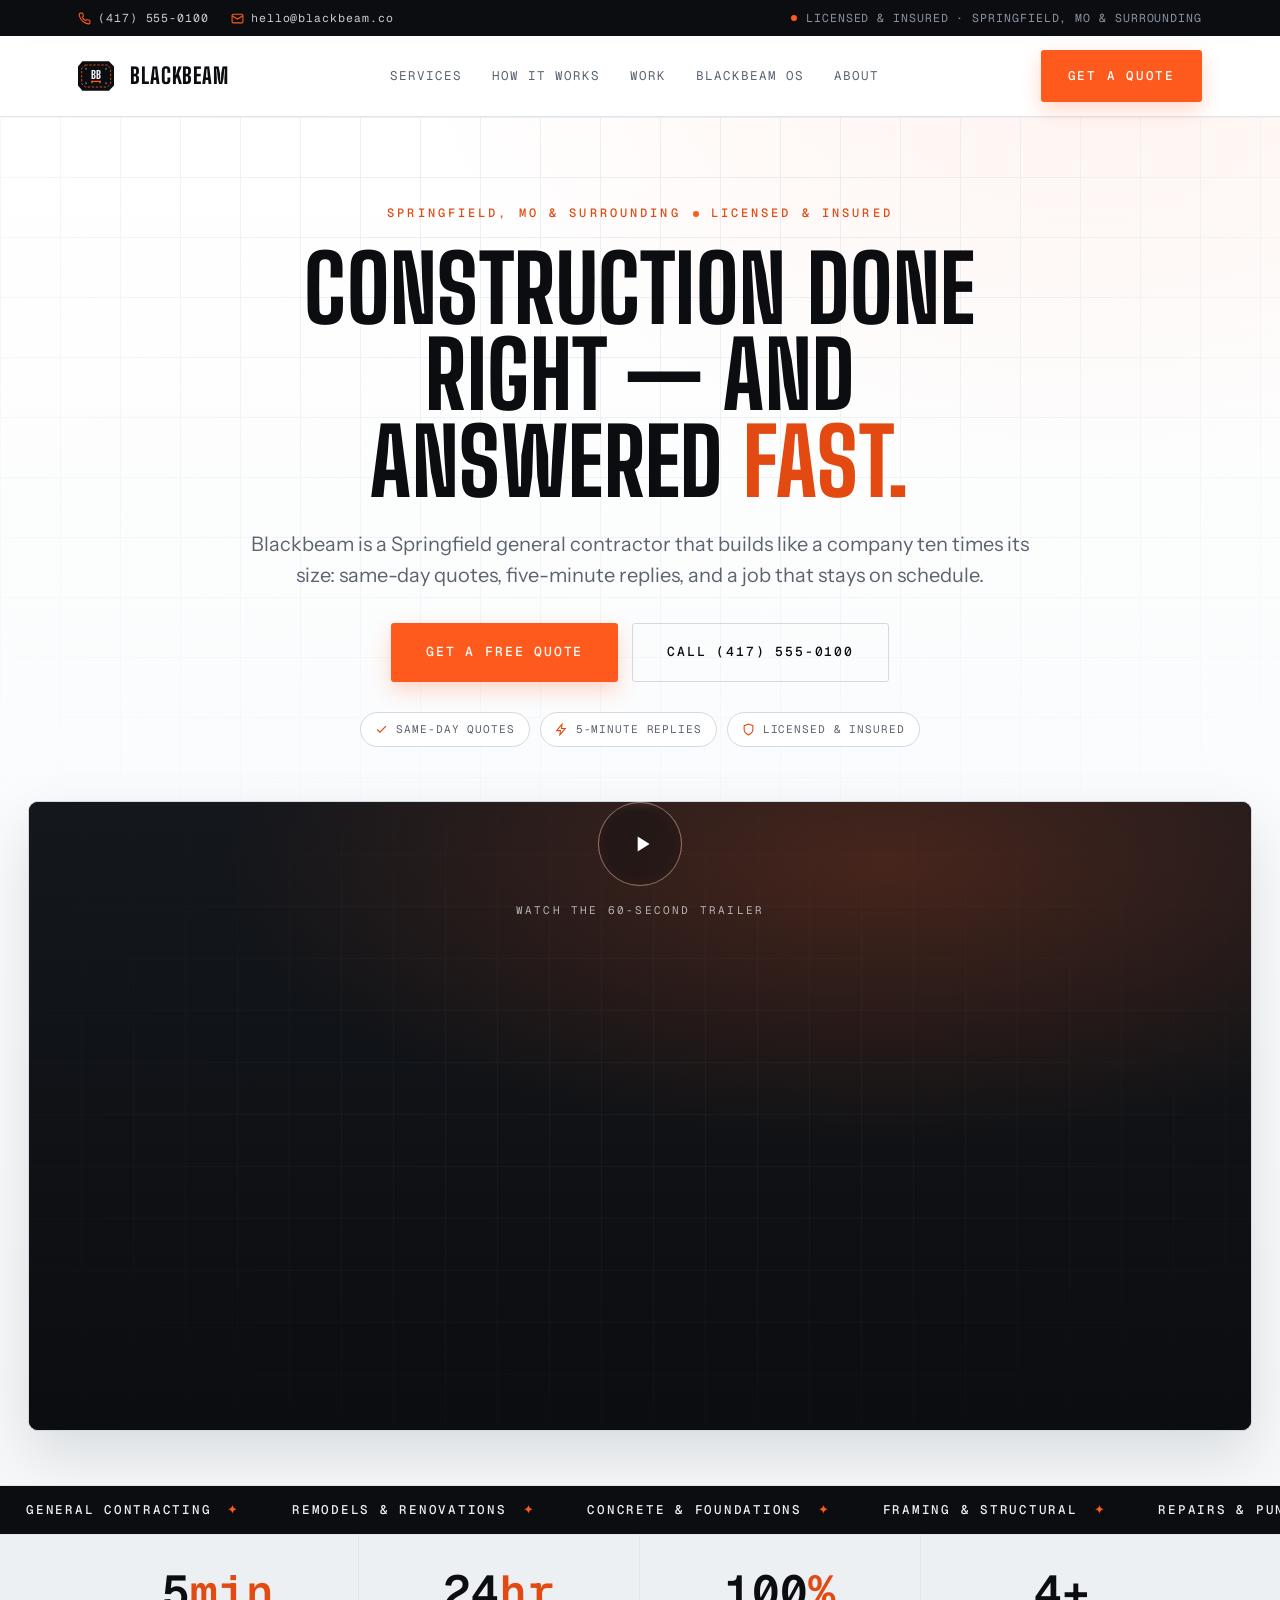
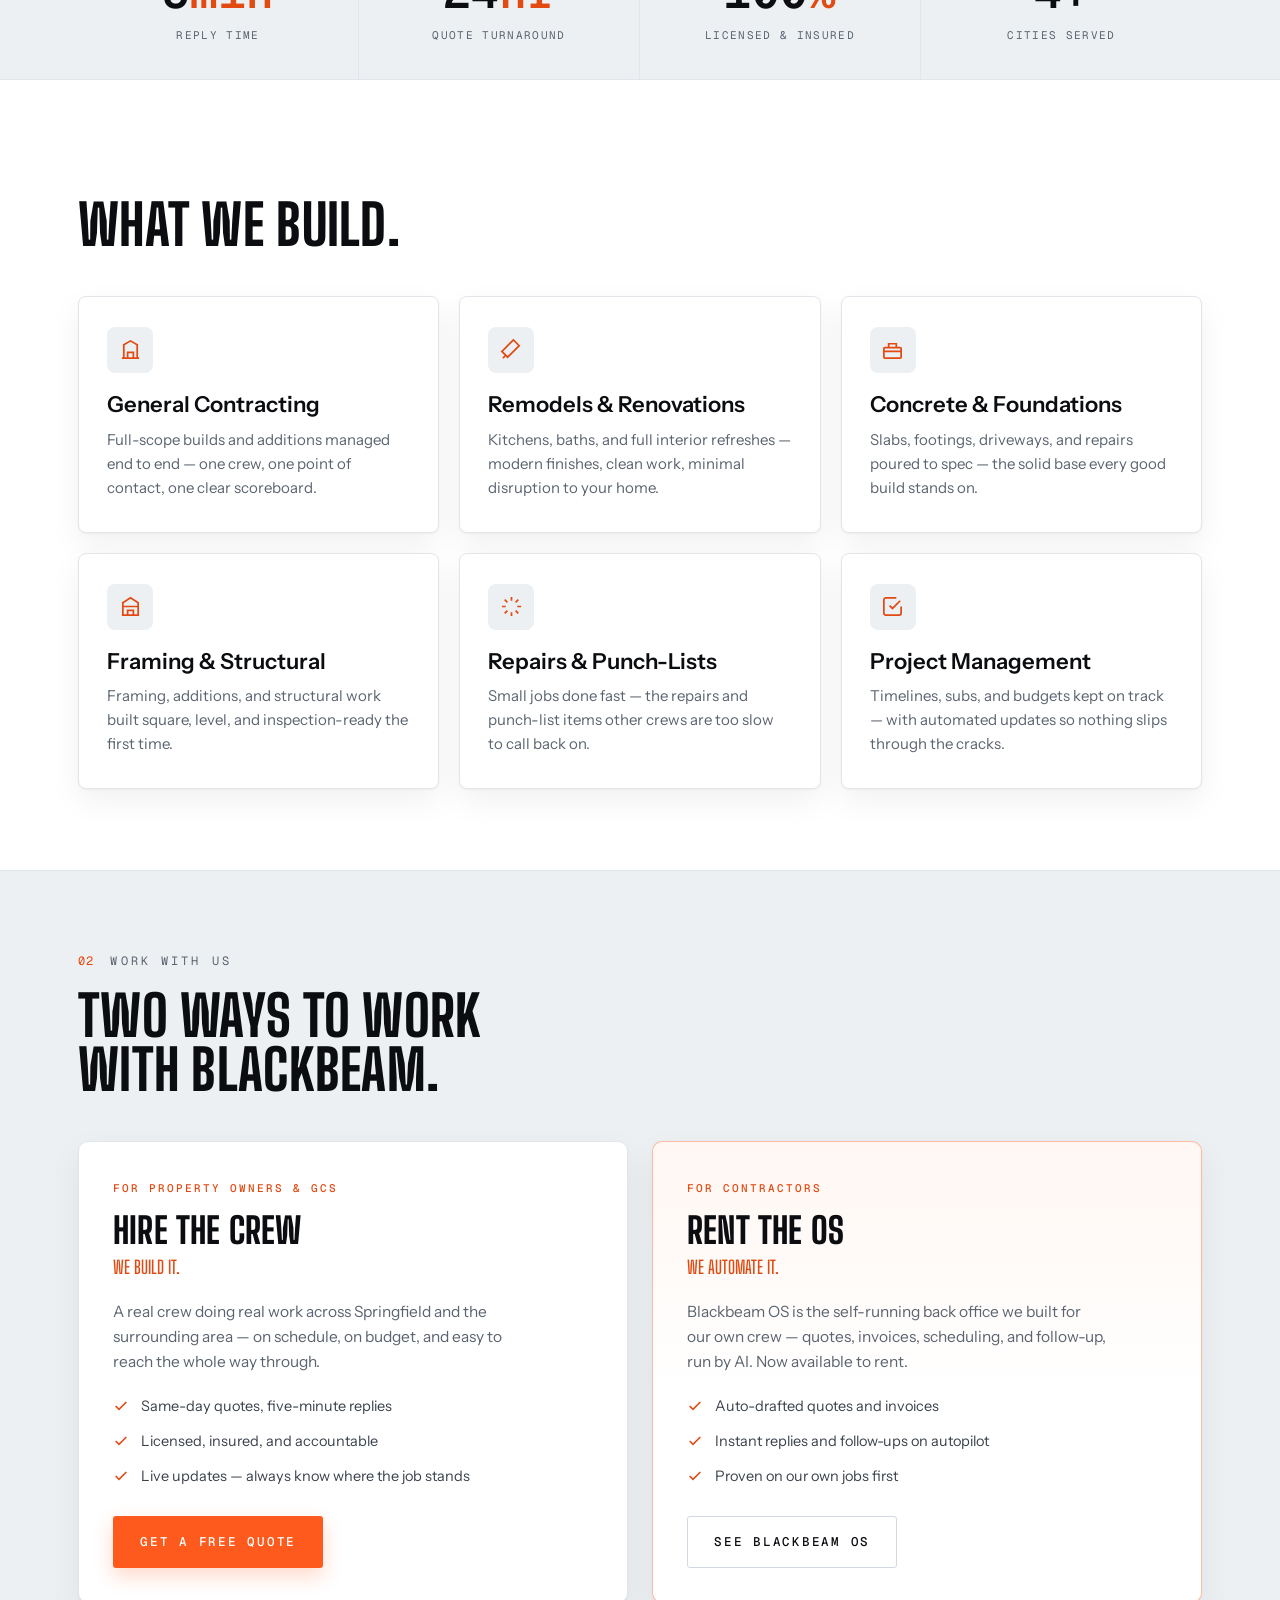
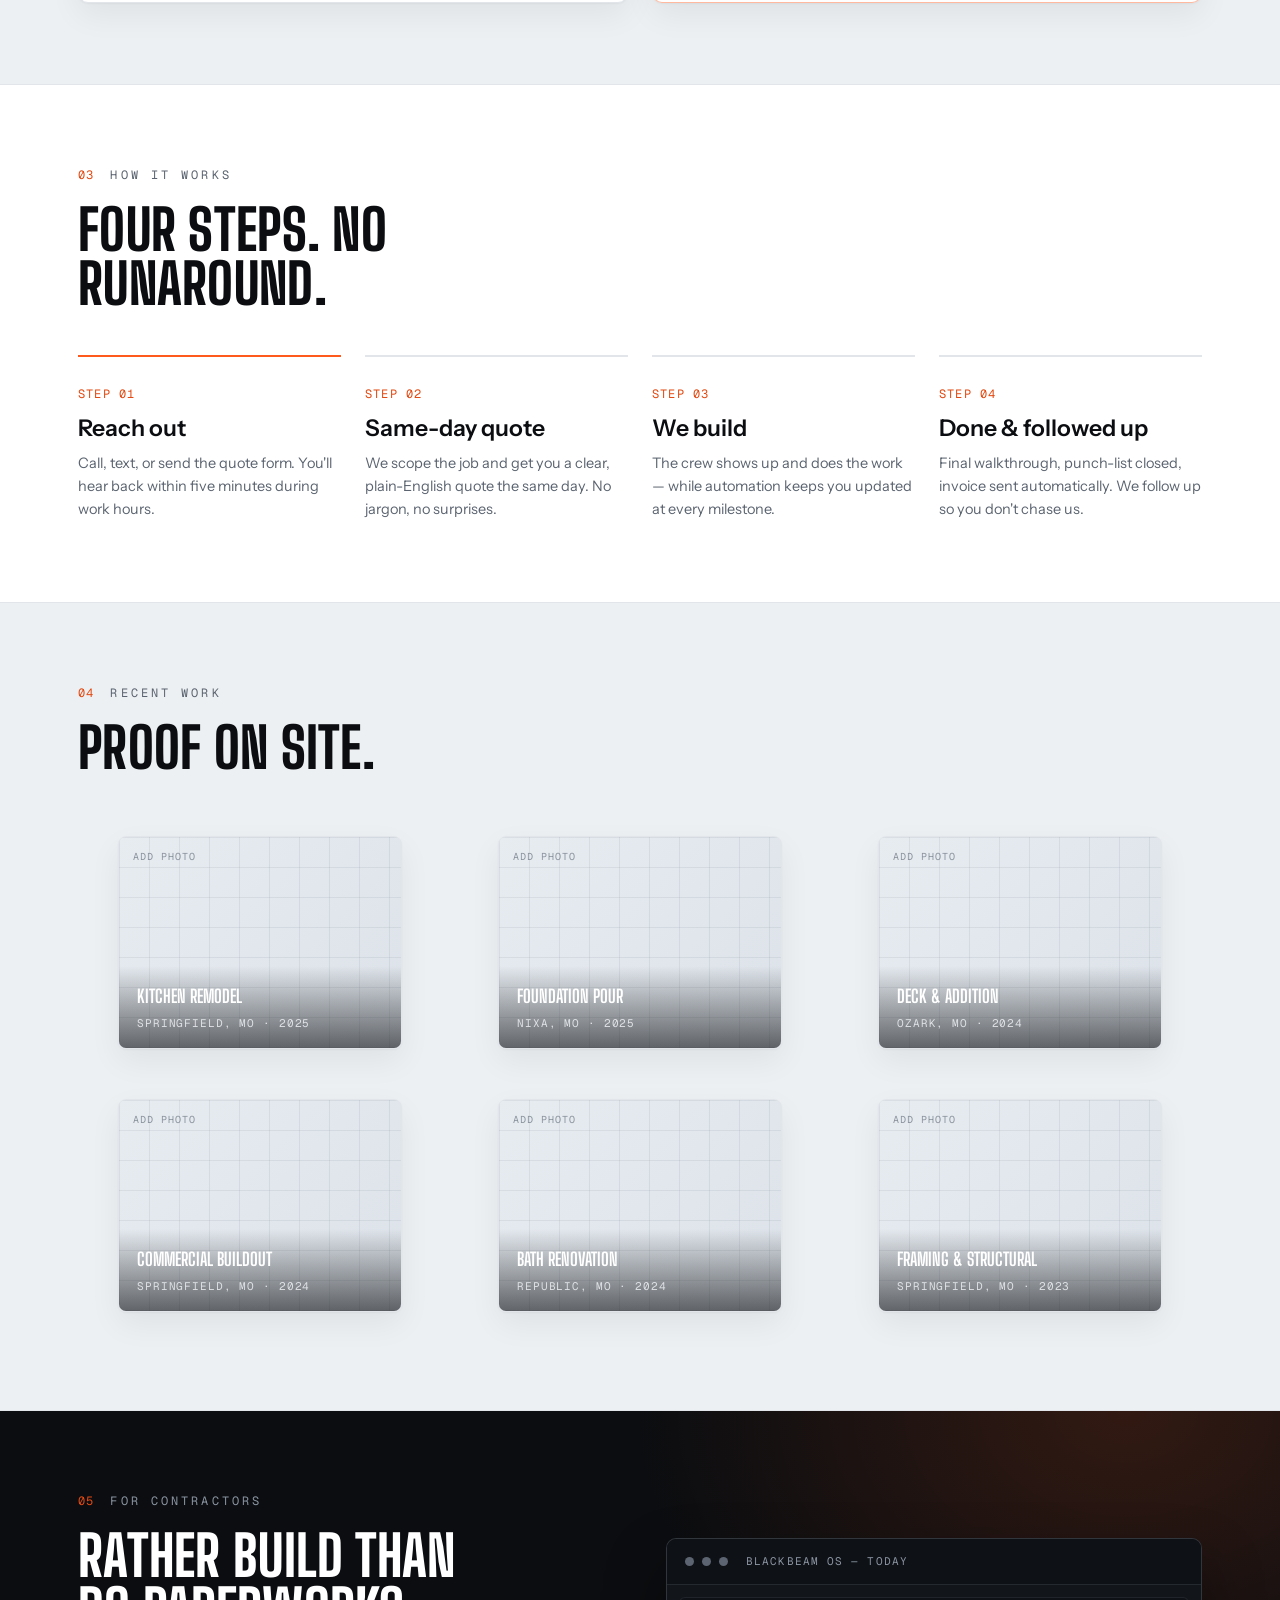
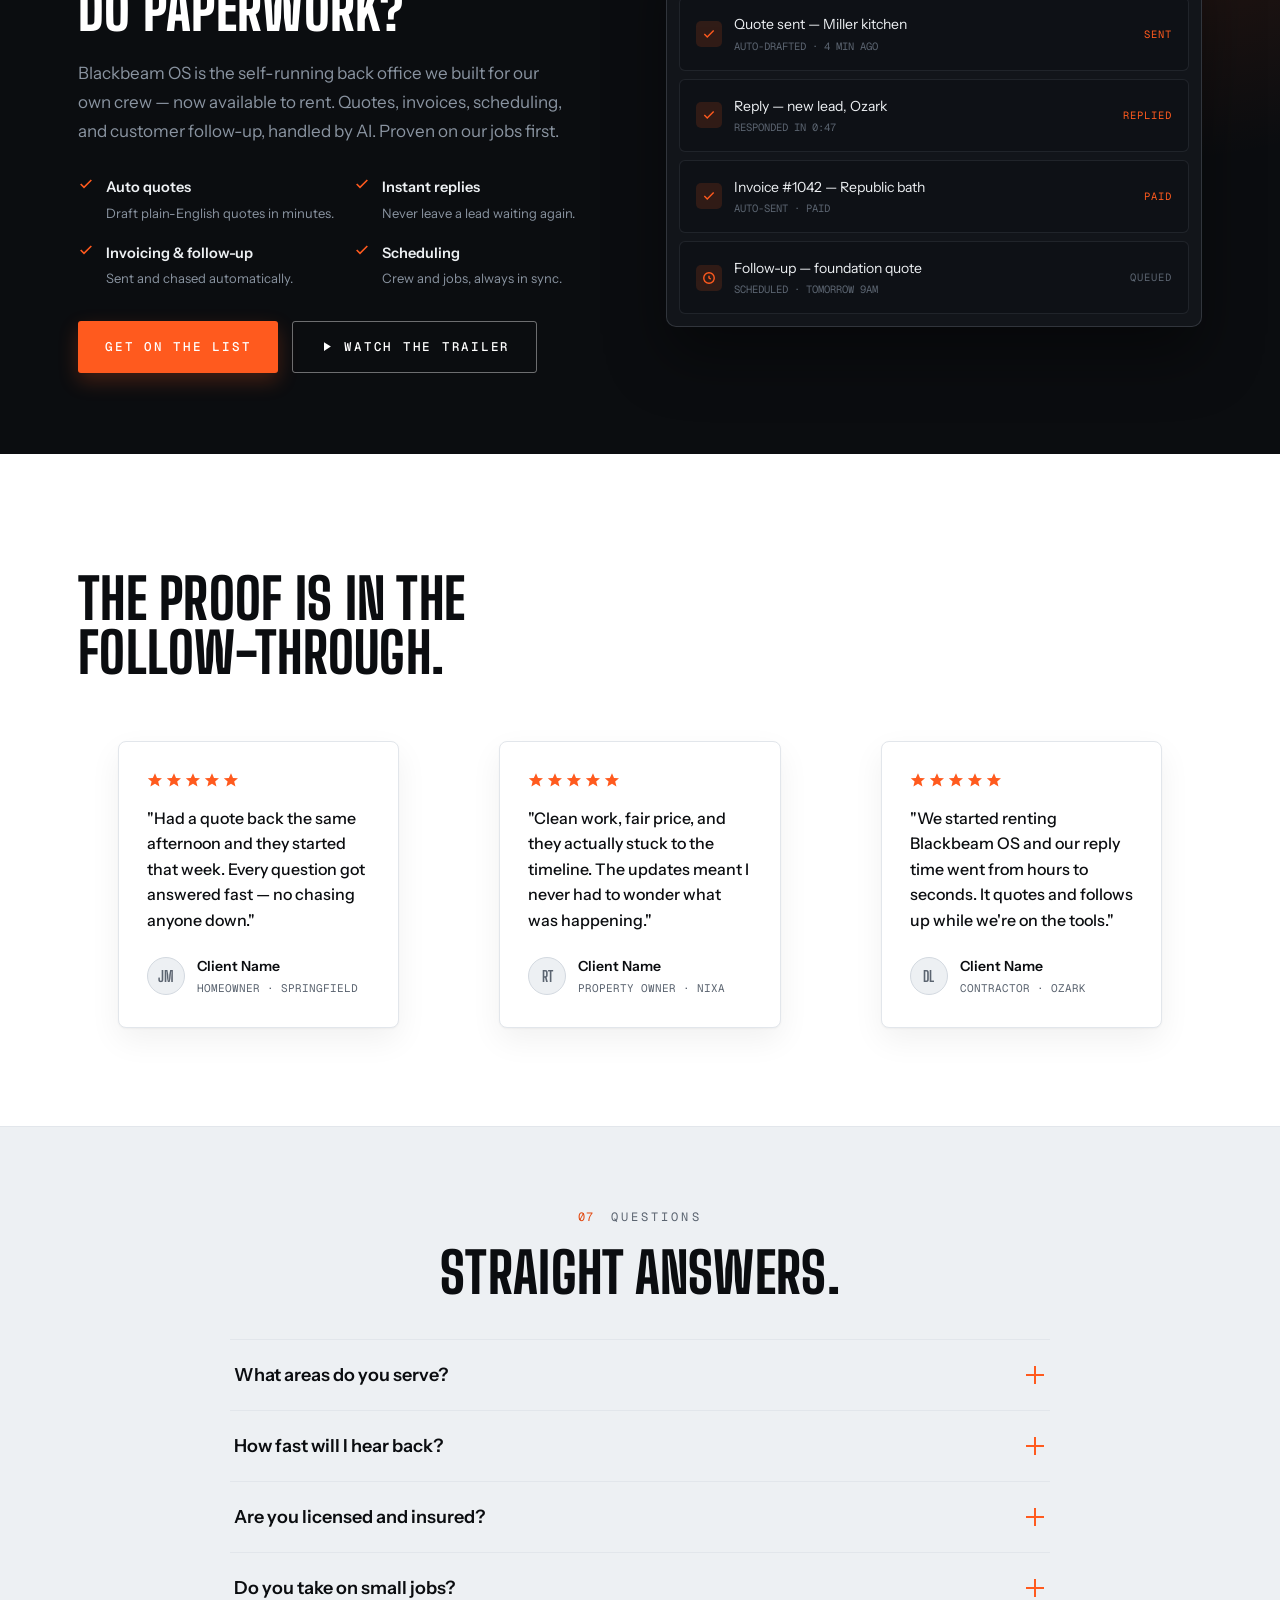
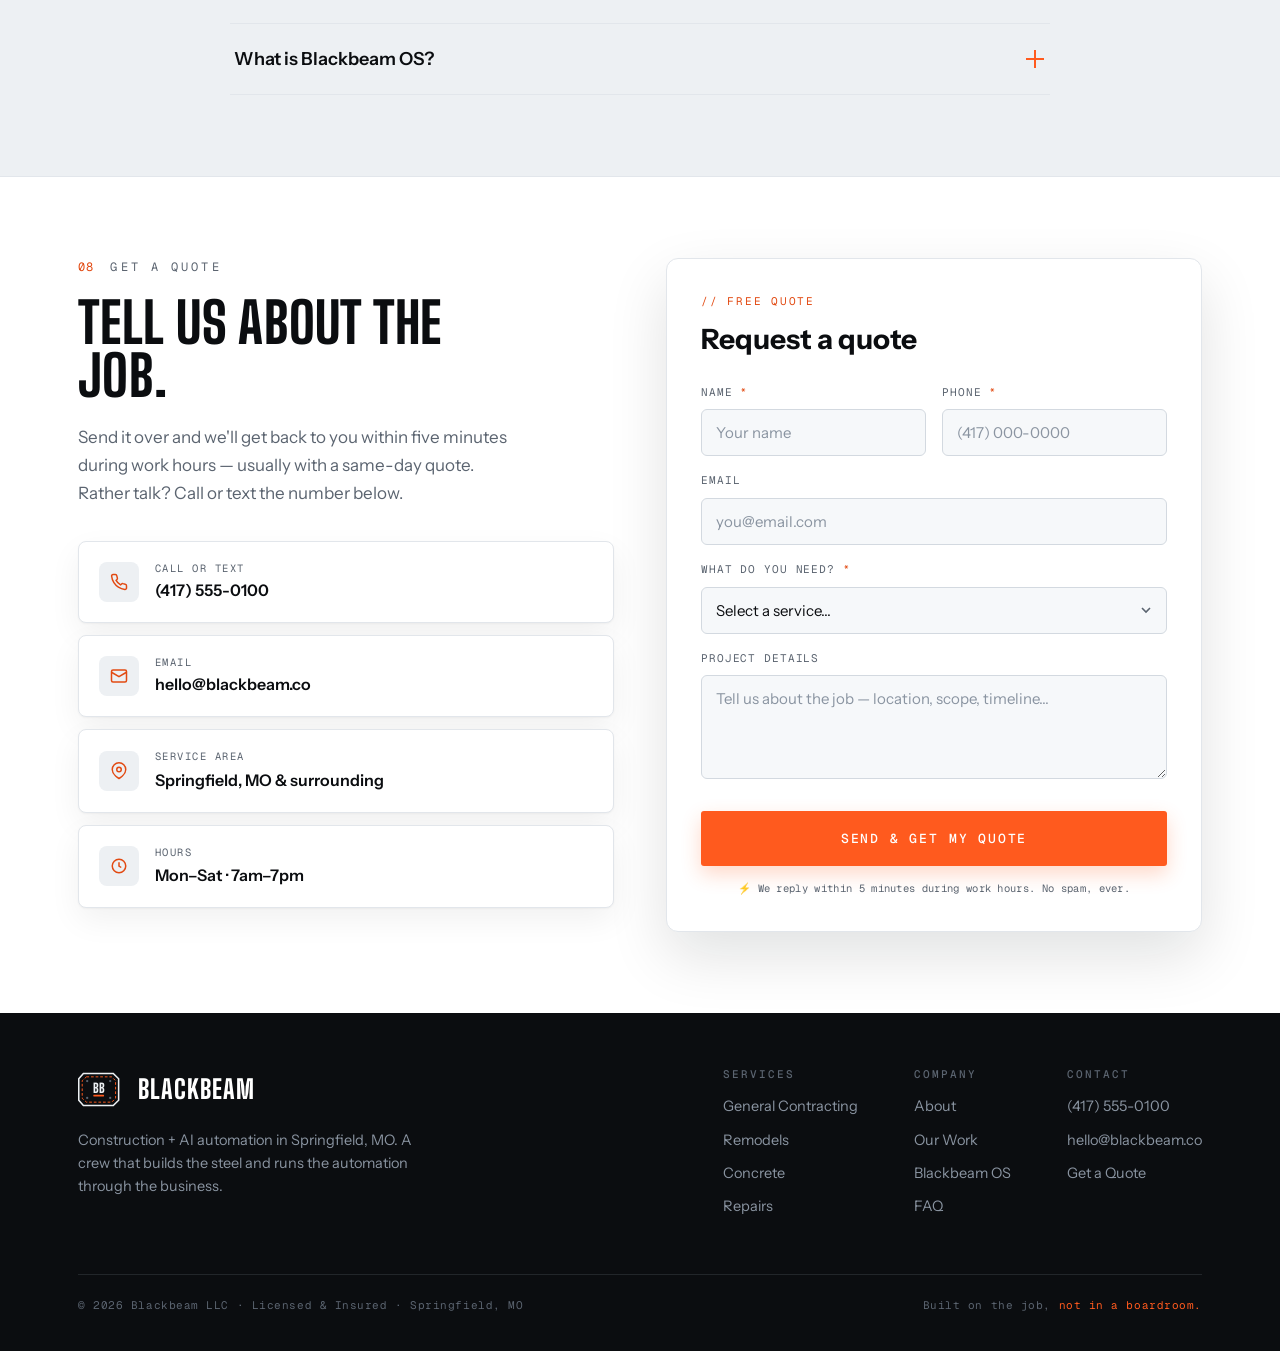
==== index.html @ a83964f2 "Redesign: light theme, outward-facing home, About page, SEO - Convert the whole site to a light, pro" ====
<!doctype html>
<html lang="en">
<head>
<meta charset="utf-8" />
<meta name="viewport" content="width=device-width,initial-scale=1" />

<!-- ============ SEO ============ -->
<!-- EDIT: replace https://blackbeam.co with your real domain everywhere it appears -->
<title>Blackbeam | Construction &amp; Remodeling in Springfield, MO</title>
<meta name="description" content="Blackbeam is a licensed, insured construction company in Springfield, MO — general contracting, remodels, concrete, framing and repairs, with same-day quotes and five-minute replies. Get a free quote today." />
<meta name="keywords" content="construction company Springfield MO, general contractor Springfield Missouri, remodeling, home renovation, concrete contractor, framing, foundation repair, Nixa, Ozark, Republic" />
<meta name="robots" content="index,follow,max-image-preview:large" />
<meta name="author" content="Blackbeam LLC" />
<link rel="canonical" href="https://blackbeam.co/" />

<!-- Open Graph -->
<meta property="og:type" content="website" />
<meta property="og:site_name" content="Blackbeam" />
<meta property="og:title" content="Blackbeam | Construction &amp; Remodeling in Springfield, MO" />
<meta property="og:description" content="A licensed, insured Springfield construction crew with same-day quotes and five-minute replies. Get a free quote today." />
<meta property="og:url" content="https://blackbeam.co/" />
<meta property="og:image" content="https://blackbeam.co/og-image.jpg" />
<!-- Twitter -->
<meta name="twitter:card" content="summary_large_image" />
<meta name="twitter:title" content="Blackbeam | Construction &amp; Remodeling in Springfield, MO" />
<meta name="twitter:description" content="A licensed, insured Springfield construction crew with same-day quotes and five-minute replies." />
<meta name="twitter:image" content="https://blackbeam.co/og-image.jpg" />
<meta name="theme-color" content="#FF5A1E" />

<link rel="icon" href="data:image/svg+xml,%3Csvg xmlns='http://www.w3.org/2000/svg' viewBox='0 0 100 100'%3E%3Crect width='100' height='100' rx='16' fill='%230B0D10'/%3E%3Crect x='14' y='22' width='72' height='56' rx='8' fill='none' stroke='%23FF5A1E' stroke-width='4'/%3E%3Ctext x='50' y='58' font-family='Arial Black,sans-serif' font-size='34' font-weight='900' fill='%23fff' text-anchor='middle'%3EBB%3C/text%3E%3Crect x='34' y='64' width='32' height='4' fill='%23FF5A1E'/%3E%3C/svg%3E" />

<link rel="preconnect" href="https://fonts.googleapis.com">
<link rel="preconnect" href="https://fonts.gstatic.com" crossorigin>
<link href="https://fonts.googleapis.com/css2?family=Big+Shoulders+Display:wght@500;600;700;800;900&family=Instrument+Sans:ital,wght@0,400;0,500;0,600;1,400&family=Geist+Mono:wght@400;500;600&display=swap" rel="stylesheet">
<link rel="stylesheet" href="styles.css">

<!-- ============ STRUCTURED DATA ============ -->
<script type="application/ld+json">
{
  "@context": "https://schema.org",
  "@type": "GeneralContractor",
  "@id": "https://blackbeam.co/#business",
  "name": "Blackbeam",
  "legalName": "Blackbeam LLC",
  "description": "Licensed and insured construction company in Springfield, MO offering general contracting, remodeling, concrete, framing and repairs — with same-day quotes and five-minute replies.",
  "url": "https://blackbeam.co/",
  "telephone": "+1-417-555-0100",
  "email": "hello@blackbeam.co",
  "priceRange": "$$",
  "image": "https://blackbeam.co/og-image.jpg",
  "logo": "https://blackbeam.co/logo.png",
  "address": {
    "@type": "PostalAddress",
    "addressLocality": "Springfield",
    "addressRegion": "MO",
    "addressCountry": "US"
  },
  "areaServed": [
    { "@type": "City", "name": "Springfield" },
    { "@type": "City", "name": "Nixa" },
    { "@type": "City", "name": "Ozark" },
    { "@type": "City", "name": "Republic" }
  ],
  "openingHoursSpecification": [{
    "@type": "OpeningHoursSpecification",
    "dayOfWeek": ["Monday","Tuesday","Wednesday","Thursday","Friday","Saturday"],
    "opens": "07:00", "closes": "19:00"
  }],
  "slogan": "Built on the job, not in a boardroom.",
  "knowsAbout": ["General Contracting","Remodeling","Concrete","Framing","Foundations","Construction Automation"]
}
</script>
<script type="application/ld+json">
{
  "@context": "https://schema.org",
  "@type": "FAQPage",
  "mainEntity": [
    {"@type":"Question","name":"What areas do you serve?","acceptedAnswer":{"@type":"Answer","text":"Springfield, MO and the surrounding communities — Nixa, Ozark, Republic, and nearby. Send the quote form or call us and we'll confirm if you're in range."}},
    {"@type":"Question","name":"How fast will I hear back?","acceptedAnswer":{"@type":"Answer","text":"Within five minutes during work hours — that's our standard, not a best-case. Most jobs get a full quote the same day."}},
    {"@type":"Question","name":"Are you licensed and insured?","acceptedAnswer":{"@type":"Answer","text":"Yes — Blackbeam is fully licensed and insured, and we're happy to share documentation before any work begins."}},
    {"@type":"Question","name":"Do you take on small jobs?","acceptedAnswer":{"@type":"Answer","text":"Yes. Repairs and punch-list items are exactly the kind of fast, well-run work our system is built for."}}
  ]
}
</script>
</head>
<body>

<!-- ============ TOP BAR ============ -->
<!-- EDIT: real phone + email -->
<div class="topbar">
  <div class="topbar-inner">
    <div class="topbar-left">
      <a href="tel:+14175550100"><svg viewBox="0 0 24 24"><path d="M22 16.9v3a2 2 0 0 1-2.2 2 19.8 19.8 0 0 1-8.6-3 19.5 19.5 0 0 1-6-6 19.8 19.8 0 0 1-3-8.6A2 2 0 0 1 4.1 2h3a2 2 0 0 1 2 1.7c.1 1 .4 1.9.7 2.8a2 2 0 0 1-.5 2.1L8.1 9.9a16 16 0 0 0 6 6l1.3-1.3a2 2 0 0 1 2.1-.4c.9.3 1.8.6 2.8.7a2 2 0 0 1 1.7 2Z"/></svg>(417) 555-0100</a>
      <a href="mailto:hello@blackbeam.co"><svg viewBox="0 0 24 24"><rect x="2" y="4" width="20" height="16" rx="2"/><path d="m22 7-10 6L2 7"/></svg>hello@blackbeam.co</a>
    </div>
    <div class="topbar-right"><span class="dot"></span> LICENSED &amp; INSURED · SPRINGFIELD, MO &amp; SURROUNDING</div>
  </div>
</div>

<!-- ============ NAV ============ -->
<header>
<nav class="nav" id="nav" aria-label="Primary">
  <div class="nav-inner">
    <a href="index.html" class="brand" aria-label="Blackbeam — home">
      <svg class="mark" viewBox="0 0 120 96" role="img" aria-label="Blackbeam nameplate logo">
        <path d="M14 6 H92 L106 20 V76 L92 90 H14 L2 76 V20 Z" fill="#0B0D10" stroke="#0B0D10" stroke-width="4"/>
        <path d="M22 15 H88 L98 25 V71 L88 81 H22 L11 71 V25 Z" fill="none" stroke="#FF5A1E" stroke-width="2.5" stroke-dasharray="7 5"/>
        <circle cx="24" cy="26" r="3" fill="#5B6470"/><circle cx="84" cy="26" r="3" fill="#5B6470"/>
        <circle cx="24" cy="70" r="3" fill="#5B6470"/><circle cx="84" cy="70" r="3" fill="#5B6470"/>
        <text x="54" y="58" font-family="'Big Shoulders Display',sans-serif" font-size="34" font-weight="800" fill="#EDF0F3" text-anchor="middle">BB</text>
        <rect x="40" y="62" width="28" height="4" rx="1" fill="#FF5A1E"/>
        <rect x="40" y="62" width="4" height="8" rx="1" fill="#FF5A1E"/><rect x="64" y="62" width="4" height="8" rx="1" fill="#FF5A1E"/>
      </svg>
      <span class="word">BLACKBEAM</span>
    </a>
    <div class="nav-links">
      <a href="#services">Services</a>
      <a href="#process">How It Works</a>
      <a href="#work">Work</a>
      <a href="#os">Blackbeam OS</a>
      <a href="about.html">About</a>
    </div>
    <div class="nav-cta">
      <a href="#contact" class="btn btn-primary">Get a Quote</a>
      <button class="nav-toggle" id="navToggle" aria-label="Open menu" aria-expanded="false"><span></span></button>
    </div>
  </div>
</nav>
<div class="mobile-menu" id="mobileMenu">
  <a href="#services">Services</a>
  <a href="#process">How It Works</a>
  <a href="#work">Work</a>
  <a href="#os">Blackbeam OS</a>
  <a href="about.html">About</a>
  <a href="#contact" class="btn btn-primary">Get a Quote</a>
</div>
</header>

<main>

<!-- ============ HERO ============ -->
<section class="hero" aria-label="Intro">
  <div class="hero-inner">
    <div class="hero-eyebrow">
      <span class="eyebrow">Springfield, MO &amp; surrounding</span>
      <span class="dot"></span>
      <span class="eyebrow">Licensed &amp; Insured</span>
    </div>
    <h1>Construction done right — and answered <em>fast.</em></h1>
    <p class="hero-sub">Blackbeam is a Springfield general contractor that builds like a company ten times its size: same-day quotes, five-minute replies, and a job that stays on schedule.</p>
    <div class="hero-actions">
      <a href="#contact" class="btn btn-primary btn-lg">Get a Free Quote</a>
      <a href="tel:+14175550100" class="btn btn-outline btn-lg">Call (417) 555-0100</a>
    </div>
    <div class="hero-chips">
      <span class="chip"><svg viewBox="0 0 24 24"><path d="M20 6 9 17l-5-5"/></svg>Same-Day Quotes</span>
      <span class="chip"><svg viewBox="0 0 24 24"><path d="M13 2 3 14h7l-1 8 10-12h-7z"/></svg>5-Minute Replies</span>
      <span class="chip"><svg viewBox="0 0 24 24"><path d="M12 22s8-4 8-10V5l-8-3-8 3v7c0 6 8 10 8 10Z"/></svg>Licensed &amp; Insured</span>
    </div>
  </div>
  <!-- Border-to-border trailer -->
  <div class="hero-trailer">
    <div class="trailer-frame" data-trailer role="button" tabindex="0" aria-label="Play the Blackbeam trailer">
      <!-- TRAILER background — drop in and it plays here:
           <video autoplay muted loop playsinline poster="hero-poster.jpg"><source src="trailer.mp4" type="video/mp4"></video> -->
      <div class="trailer-poster"><div class="grid"></div></div>
      <div class="trailer-play">
        <div class="tp-badge-outer"><span class="tp-ring"></span><span class="tp-badge"><svg viewBox="0 0 24 24" aria-hidden="true"><path d="M8 5v14l11-7z"/></svg></span></div>
        <div class="tp-label">Watch the 60-second trailer</div>
      </div>
    </div>
  </div>
  <div style="height:clamp(40px,6vh,64px)"></div>
</section>

<!-- ============ TICKER ============ -->
<div class="ticker" aria-hidden="true">
  <div class="ticker-track">
    <span class="ticker-item"><b>GENERAL CONTRACTING</b><span class="sep">✦</span></span>
    <span class="ticker-item"><b>REMODELS &amp; RENOVATIONS</b><span class="sep">✦</span></span>
    <span class="ticker-item"><b>CONCRETE &amp; FOUNDATIONS</b><span class="sep">✦</span></span>
    <span class="ticker-item"><b>FRAMING &amp; STRUCTURAL</b><span class="sep">✦</span></span>
    <span class="ticker-item"><b>REPAIRS &amp; PUNCH-LISTS</b><span class="sep">✦</span></span>
    <span class="ticker-item"><b>PROJECT MANAGEMENT</b><span class="sep">✦</span></span>
    <span class="ticker-item"><b>GENERAL CONTRACTING</b><span class="sep">✦</span></span>
    <span class="ticker-item"><b>REMODELS &amp; RENOVATIONS</b><span class="sep">✦</span></span>
    <span class="ticker-item"><b>CONCRETE &amp; FOUNDATIONS</b><span class="sep">✦</span></span>
    <span class="ticker-item"><b>FRAMING &amp; STRUCTURAL</b><span class="sep">✦</span></span>
    <span class="ticker-item"><b>REPAIRS &amp; PUNCH-LISTS</b><span class="sep">✦</span></span>
    <span class="ticker-item"><b>PROJECT MANAGEMENT</b><span class="sep">✦</span></span>
  </div>
</div>

<!-- ============ STATS ============ -->
<!-- EDIT: swap for real figures -->
<div class="bg-fog b-line">
  <div class="wrap"><div class="stats-grid">
    <div class="stat"><div class="num">5<span class="u">min</span></div><div class="lbl">Reply time</div></div>
    <div class="stat"><div class="num">24<span class="u">hr</span></div><div class="lbl">Quote turnaround</div></div>
    <div class="stat"><div class="num">100<span class="u">%</span></div><div class="lbl">Licensed &amp; insured</div></div>
    <div class="stat"><div class="num">4+</div><div class="lbl">Cities served</div></div>
  </div></div>
</div>

<!-- ============ SERVICES ============ -->
<section class="block b-line" id="services" aria-labelledby="svc-h">
  <div class="wrap">
    <div class="sec-head reveal"><span class="sec-num">01</span><span class="sec-kicker">Services</span></div>
    <h2 class="h2 reveal" id="svc-h" style="max-width:15ch">What we build.</h2>
    <div class="svc-grid">
      <article class="svc reveal">
        <div class="ico"><svg viewBox="0 0 24 24"><path d="M3 21h18M5 21V7l7-4 7 4v14M9 21v-6h6v6"/></svg></div>
        <h3>General Contracting</h3>
        <p>Full-scope builds and additions managed end to end — one crew, one point of contact, one clear scoreboard.</p>
      </article>
      <article class="svc reveal">
        <div class="ico"><svg viewBox="0 0 24 24"><path d="M14 2 6 10l-4 4 6 6 4-4 8-8-6-6ZM3 21l3-3"/></svg></div>
        <h3>Remodels &amp; Renovations</h3>
        <p>Kitchens, baths, and full interior refreshes — modern finishes, clean work, minimal disruption to your home.</p>
      </article>
      <article class="svc reveal">
        <div class="ico"><svg viewBox="0 0 24 24"><rect x="3" y="10" width="18" height="11" rx="1"/><path d="M3 14h18M8 10V6h8v4"/></svg></div>
        <h3>Concrete &amp; Foundations</h3>
        <p>Slabs, footings, driveways, and repairs poured to spec — the solid base every good build stands on.</p>
      </article>
      <article class="svc reveal">
        <div class="ico"><svg viewBox="0 0 24 24"><path d="M3 21h18M4 21V8l8-5 8 5v13M4 12h16M9 21v-5h6v5"/></svg></div>
        <h3>Framing &amp; Structural</h3>
        <p>Framing, additions, and structural work built square, level, and inspection-ready the first time.</p>
      </article>
      <article class="svc reveal">
        <div class="ico"><svg viewBox="0 0 24 24"><path d="M12 2v4M12 18v4M4.9 4.9l2.8 2.8M16.3 16.3l2.8 2.8M2 12h4M18 12h4M4.9 19.1l2.8-2.8M16.3 7.7l2.8-2.8"/></svg></div>
        <h3>Repairs &amp; Punch-Lists</h3>
        <p>Small jobs done fast — the repairs and punch-list items other crews are too slow to call back on.</p>
      </article>
      <article class="svc reveal">
        <div class="ico"><svg viewBox="0 0 24 24"><path d="M9 11l3 3 8-8M21 12v7a2 2 0 0 1-2 2H5a2 2 0 0 1-2-2V5a2 2 0 0 1 2-2h11"/></svg></div>
        <h3>Project Management</h3>
        <p>Timelines, subs, and budgets kept on track — with automated updates so nothing slips through the cracks.</p>
      </article>
    </div>
  </div>
</section>

<!-- ============ TWO PATHS ============ -->
<section class="block b-line bg-fog" id="offer" aria-labelledby="offer-h">
  <div class="wrap">
    <div class="sec-head reveal"><span class="sec-num">02</span><span class="sec-kicker">Work with us</span></div>
    <h2 class="h2 reveal" id="offer-h" style="max-width:18ch">Two ways to work with Blackbeam.</h2>
    <div class="paths-grid">
      <article class="path-card reveal">
        <div class="badge"><b>For property owners &amp; GCs</b></div>
        <h3>Hire the Crew</h3>
        <div class="tagline">We build it.</div>
        <p>A real crew doing real work across Springfield and the surrounding area — on schedule, on budget, and easy to reach the whole way through.</p>
        <ul class="path-list">
          <li><svg class="ck" viewBox="0 0 24 24"><path d="M20 6 9 17l-5-5"/></svg> Same-day quotes, five-minute replies</li>
          <li><svg class="ck" viewBox="0 0 24 24"><path d="M20 6 9 17l-5-5"/></svg> Licensed, insured, and accountable</li>
          <li><svg class="ck" viewBox="0 0 24 24"><path d="M20 6 9 17l-5-5"/></svg> Live updates — always know where the job stands</li>
        </ul>
        <div class="cta"><a href="#contact" class="btn btn-primary">Get a Free Quote</a></div>
      </article>
      <article class="path-card accent reveal">
        <div class="badge"><b>For contractors</b></div>
        <h3>Rent the OS</h3>
        <div class="tagline">We automate it.</div>
        <p>Blackbeam OS is the self-running back office we built for our own crew — quotes, invoices, scheduling, and follow-up, run by AI. Now available to rent.</p>
        <ul class="path-list">
          <li><svg class="ck" viewBox="0 0 24 24"><path d="M20 6 9 17l-5-5"/></svg> Auto-drafted quotes and invoices</li>
          <li><svg class="ck" viewBox="0 0 24 24"><path d="M20 6 9 17l-5-5"/></svg> Instant replies and follow-ups on autopilot</li>
          <li><svg class="ck" viewBox="0 0 24 24"><path d="M20 6 9 17l-5-5"/></svg> Proven on our own jobs first</li>
        </ul>
        <div class="cta"><a href="#os" class="btn btn-outline">See Blackbeam OS</a></div>
      </article>
    </div>
  </div>
</section>

<!-- ============ PROCESS ============ -->
<section class="block b-line" id="process" aria-labelledby="proc-h">
  <div class="wrap">
    <div class="sec-head reveal"><span class="sec-num">03</span><span class="sec-kicker">How it works</span></div>
    <h2 class="h2 reveal" id="proc-h" style="max-width:16ch">Four steps. No runaround.</h2>
    <div class="proc-grid">
      <div class="proc accent reveal"><div class="step">STEP 01</div><h3>Reach out</h3><p>Call, text, or send the quote form. You'll hear back within five minutes during work hours.</p></div>
      <div class="proc reveal"><div class="step">STEP 02</div><h3>Same-day quote</h3><p>We scope the job and get you a clear, plain-English quote the same day. No jargon, no surprises.</p></div>
      <div class="proc reveal"><div class="step">STEP 03</div><h3>We build</h3><p>The crew shows up and does the work — while automation keeps you updated at every milestone.</p></div>
      <div class="proc reveal"><div class="step">STEP 04</div><h3>Done &amp; followed up</h3><p>Final walkthrough, punch-list closed, invoice sent automatically. We follow up so you don't chase us.</p></div>
    </div>
  </div>
</section>

<!-- ============ WORK ============ -->
<!-- EDIT: replace each .work-item with a real project photo:
     <figure class="work-item" style="background-image:url('projects/job1.jpg');background-size:cover"> ... </figure> -->
<section class="block b-line bg-fog" id="work" aria-labelledby="work-h">
  <div class="wrap">
    <div class="sec-head reveal"><span class="sec-num">04</span><span class="sec-kicker">Recent work</span></div>
    <h2 class="h2 reveal" id="work-h" style="max-width:16ch">Proof on site.</h2>
    <div class="work-grid">
      <figure class="work-item reveal"><span class="work-note">Add photo</span><figcaption class="work-cap"><div class="t">Kitchen Remodel</div><div class="m">SPRINGFIELD, MO · 2025</div></figcaption></figure>
      <figure class="work-item reveal"><span class="work-note">Add photo</span><figcaption class="work-cap"><div class="t">Foundation Pour</div><div class="m">NIXA, MO · 2025</div></figcaption></figure>
      <figure class="work-item reveal"><span class="work-note">Add photo</span><figcaption class="work-cap"><div class="t">Deck &amp; Addition</div><div class="m">OZARK, MO · 2024</div></figcaption></figure>
      <figure class="work-item reveal"><span class="work-note">Add photo</span><figcaption class="work-cap"><div class="t">Commercial Buildout</div><div class="m">SPRINGFIELD, MO · 2024</div></figcaption></figure>
      <figure class="work-item reveal"><span class="work-note">Add photo</span><figcaption class="work-cap"><div class="t">Bath Renovation</div><div class="m">REPUBLIC, MO · 2024</div></figcaption></figure>
      <figure class="work-item reveal"><span class="work-note">Add photo</span><figcaption class="work-cap"><div class="t">Framing &amp; Structural</div><div class="m">SPRINGFIELD, MO · 2023</div></figcaption></figure>
    </div>
  </div>
</section>

<!-- ============ BLACKBEAM OS ============ -->
<section class="block os" id="os" aria-labelledby="os-h">
  <div class="wrap">
    <div class="os-grid">
      <div class="os-copy">
        <div class="sec-head reveal"><span class="sec-num">05</span><span class="sec-kicker">For contractors</span></div>
        <h2 class="h2 reveal" id="os-h">Rather build than do paperwork?</h2>
        <p class="reveal">Blackbeam OS is the self-running back office we built for our own crew — now available to rent. Quotes, invoices, scheduling, and customer follow-up, handled by AI. Proven on our jobs first.</p>
        <div class="os-feats reveal">
          <div class="os-feat"><svg class="ck" viewBox="0 0 24 24"><path d="M20 6 9 17l-5-5"/></svg><div><b>Auto quotes</b><span>Draft plain-English quotes in minutes.</span></div></div>
          <div class="os-feat"><svg class="ck" viewBox="0 0 24 24"><path d="M20 6 9 17l-5-5"/></svg><div><b>Instant replies</b><span>Never leave a lead waiting again.</span></div></div>
          <div class="os-feat"><svg class="ck" viewBox="0 0 24 24"><path d="M20 6 9 17l-5-5"/></svg><div><b>Invoicing &amp; follow-up</b><span>Sent and chased automatically.</span></div></div>
          <div class="os-feat"><svg class="ck" viewBox="0 0 24 24"><path d="M20 6 9 17l-5-5"/></svg><div><b>Scheduling</b><span>Crew and jobs, always in sync.</span></div></div>
        </div>
        <div class="cta">
          <a href="#contact" class="btn btn-primary">Get on the List</a>
          <button class="btn btn-ghost-light" data-trailer><svg viewBox="0 0 24 24" fill="currentColor" style="width:15px;height:15px"><path d="M8 5v14l11-7z"/></svg> Watch the Trailer</button>
        </div>
      </div>
      <div class="os-panel reveal" aria-hidden="true">
        <div class="bar"><span class="d"></span><span class="d"></span><span class="d"></span><span class="ttl">BLACKBEAM OS — TODAY</span></div>
        <div class="os-rows">
          <div class="os-row"><div class="l"><span class="tick"><svg viewBox="0 0 24 24"><path d="M20 6 9 17l-5-5"/></svg></span><div><div class="name">Quote sent — Miller kitchen</div><div class="sub">AUTO-DRAFTED · 4 MIN AGO</div></div></div><span class="status">Sent</span></div>
          <div class="os-row"><div class="l"><span class="tick"><svg viewBox="0 0 24 24"><path d="M20 6 9 17l-5-5"/></svg></span><div><div class="name">Reply — new lead, Ozark</div><div class="sub">RESPONDED IN 0:47</div></div></div><span class="status">Replied</span></div>
          <div class="os-row"><div class="l"><span class="tick"><svg viewBox="0 0 24 24"><path d="M20 6 9 17l-5-5"/></svg></span><div><div class="name">Invoice #1042 — Republic bath</div><div class="sub">AUTO-SENT · PAID</div></div></div><span class="status">Paid</span></div>
          <div class="os-row muted"><div class="l"><span class="tick"><svg viewBox="0 0 24 24"><circle cx="12" cy="12" r="9"/><path d="M12 8v4l3 2"/></svg></span><div><div class="name">Follow-up — foundation quote</div><div class="sub">SCHEDULED · TOMORROW 9AM</div></div></div><span class="status">Queued</span></div>
        </div>
      </div>
    </div>
  </div>
</section>

<!-- ============ TESTIMONIALS ============ -->
<!-- EDIT: replace with real client reviews -->
<section class="block b-line" id="reviews" aria-labelledby="rev-h">
  <div class="wrap">
    <div class="sec-head reveal"><span class="sec-num">06</span><span class="sec-kicker">What clients say</span></div>
    <h2 class="h2 reveal" id="rev-h" style="max-width:18ch">The proof is in the follow-through.</h2>
    <div class="tst-grid">
      <figure class="tst reveal">
        <div class="stars"><svg viewBox="0 0 24 24"><path d="M12 2l3 6.9 7.5.6-5.7 4.9 1.8 7.3L12 17.8 5.1 21.7l1.8-7.3L1.2 9.5 8.7 8.9z"/></svg><svg viewBox="0 0 24 24"><path d="M12 2l3 6.9 7.5.6-5.7 4.9 1.8 7.3L12 17.8 5.1 21.7l1.8-7.3L1.2 9.5 8.7 8.9z"/></svg><svg viewBox="0 0 24 24"><path d="M12 2l3 6.9 7.5.6-5.7 4.9 1.8 7.3L12 17.8 5.1 21.7l1.8-7.3L1.2 9.5 8.7 8.9z"/></svg><svg viewBox="0 0 24 24"><path d="M12 2l3 6.9 7.5.6-5.7 4.9 1.8 7.3L12 17.8 5.1 21.7l1.8-7.3L1.2 9.5 8.7 8.9z"/></svg><svg viewBox="0 0 24 24"><path d="M12 2l3 6.9 7.5.6-5.7 4.9 1.8 7.3L12 17.8 5.1 21.7l1.8-7.3L1.2 9.5 8.7 8.9z"/></svg></div>
        <blockquote>"Had a quote back the same afternoon and they started that week. Every question got answered fast — no chasing anyone down."</blockquote>
        <figcaption class="who"><span class="av">JM</span><div><div class="nm">Client Name</div><div class="rl">HOMEOWNER · SPRINGFIELD</div></div></figcaption>
      </figure>
      <figure class="tst reveal">
        <div class="stars"><svg viewBox="0 0 24 24"><path d="M12 2l3 6.9 7.5.6-5.7 4.9 1.8 7.3L12 17.8 5.1 21.7l1.8-7.3L1.2 9.5 8.7 8.9z"/></svg><svg viewBox="0 0 24 24"><path d="M12 2l3 6.9 7.5.6-5.7 4.9 1.8 7.3L12 17.8 5.1 21.7l1.8-7.3L1.2 9.5 8.7 8.9z"/></svg><svg viewBox="0 0 24 24"><path d="M12 2l3 6.9 7.5.6-5.7 4.9 1.8 7.3L12 17.8 5.1 21.7l1.8-7.3L1.2 9.5 8.7 8.9z"/></svg><svg viewBox="0 0 24 24"><path d="M12 2l3 6.9 7.5.6-5.7 4.9 1.8 7.3L12 17.8 5.1 21.7l1.8-7.3L1.2 9.5 8.7 8.9z"/></svg><svg viewBox="0 0 24 24"><path d="M12 2l3 6.9 7.5.6-5.7 4.9 1.8 7.3L12 17.8 5.1 21.7l1.8-7.3L1.2 9.5 8.7 8.9z"/></svg></div>
        <blockquote>"Clean work, fair price, and they actually stuck to the timeline. The updates meant I never had to wonder what was happening."</blockquote>
        <figcaption class="who"><span class="av">RT</span><div><div class="nm">Client Name</div><div class="rl">PROPERTY OWNER · NIXA</div></div></figcaption>
      </figure>
      <figure class="tst reveal">
        <div class="stars"><svg viewBox="0 0 24 24"><path d="M12 2l3 6.9 7.5.6-5.7 4.9 1.8 7.3L12 17.8 5.1 21.7l1.8-7.3L1.2 9.5 8.7 8.9z"/></svg><svg viewBox="0 0 24 24"><path d="M12 2l3 6.9 7.5.6-5.7 4.9 1.8 7.3L12 17.8 5.1 21.7l1.8-7.3L1.2 9.5 8.7 8.9z"/></svg><svg viewBox="0 0 24 24"><path d="M12 2l3 6.9 7.5.6-5.7 4.9 1.8 7.3L12 17.8 5.1 21.7l1.8-7.3L1.2 9.5 8.7 8.9z"/></svg><svg viewBox="0 0 24 24"><path d="M12 2l3 6.9 7.5.6-5.7 4.9 1.8 7.3L12 17.8 5.1 21.7l1.8-7.3L1.2 9.5 8.7 8.9z"/></svg><svg viewBox="0 0 24 24"><path d="M12 2l3 6.9 7.5.6-5.7 4.9 1.8 7.3L12 17.8 5.1 21.7l1.8-7.3L1.2 9.5 8.7 8.9z"/></svg></div>
        <blockquote>"We started renting Blackbeam OS and our reply time went from hours to seconds. It quotes and follows up while we're on the tools."</blockquote>
        <figcaption class="who"><span class="av">DL</span><div><div class="nm">Client Name</div><div class="rl">CONTRACTOR · OZARK</div></div></figcaption>
      </figure>
    </div>
  </div>
</section>

<!-- ============ FAQ ============ -->
<section class="block b-line bg-fog" id="faq" aria-labelledby="faq-h">
  <div class="wrap">
    <div class="sec-head reveal" style="justify-content:center"><span class="sec-num">07</span><span class="sec-kicker">Questions</span></div>
    <h2 class="h2 reveal" id="faq-h" style="text-align:center">Straight answers.</h2>
    <div class="faq-list">
      <div class="faq-item"><button class="faq-q"><h3>What areas do you serve?</h3><span class="pm"></span></button><div class="faq-a"><p>Springfield, MO and the surrounding communities — Nixa, Ozark, Republic, and nearby. Not sure if you're in range? Send the quote form or give us a call and we'll tell you straight.</p></div></div>
      <div class="faq-item"><button class="faq-q"><h3>How fast will I hear back?</h3><span class="pm"></span></button><div class="faq-a"><p>Within five minutes during work hours — that's our standard, not a best-case. Most jobs get a full quote the same day.</p></div></div>
      <div class="faq-item"><button class="faq-q"><h3>Are you licensed and insured?</h3><span class="pm"></span></button><div class="faq-a"><p>Yes — fully licensed and insured. We're happy to share documentation before any work begins. <em>(Add your license number and insurance details here.)</em></p></div></div>
      <div class="faq-item"><button class="faq-q"><h3>Do you take on small jobs?</h3><span class="pm"></span></button><div class="faq-a"><p>We do. Repairs and punch-list items are exactly the kind of fast, well-run work our system is built for — no job is too small to answer quickly.</p></div></div>
      <div class="faq-item"><button class="faq-q"><h3>What is Blackbeam OS?</h3><span class="pm"></span></button><div class="faq-a"><p>It's the AI-run back office we built for our own crew — quotes, invoicing, scheduling, and follow-up on autopilot. Other contractors can rent it to run their business the same way. <a href="about.html" class="hivis">Learn more about us →</a></p></div></div>
    </div>
  </div>
</section>

<!-- ============ CONTACT / QUOTE ============ -->
<section class="block" id="contact" aria-labelledby="contact-h">
  <div class="wrap">
    <div class="contact-grid">
      <div class="contact-copy">
        <div class="sec-head reveal"><span class="sec-num">08</span><span class="sec-kicker">Get a quote</span></div>
        <h2 class="h2 reveal" id="contact-h">Tell us about the job.</h2>
        <p class="reveal">Send it over and we'll get back to you within five minutes during work hours — usually with a same-day quote. Rather talk? Call or text the number below.</p>
        <!-- EDIT: real phone / email / hours -->
        <div class="contact-info reveal">
          <div class="ci-row"><span class="ico"><svg viewBox="0 0 24 24"><path d="M22 16.9v3a2 2 0 0 1-2.2 2 19.8 19.8 0 0 1-8.6-3 19.5 19.5 0 0 1-6-6 19.8 19.8 0 0 1-3-8.6A2 2 0 0 1 4.1 2h3a2 2 0 0 1 2 1.7c.1 1 .4 1.9.7 2.8a2 2 0 0 1-.5 2.1L8.1 9.9a16 16 0 0 0 6 6l1.3-1.3a2 2 0 0 1 2.1-.4c.9.3 1.8.6 2.8.7a2 2 0 0 1 1.7 2Z"/></svg></span><div><div class="k">Call or text</div><a class="v" href="tel:+14175550100">(417) 555-0100</a></div></div>
          <div class="ci-row"><span class="ico"><svg viewBox="0 0 24 24"><rect x="2" y="4" width="20" height="16" rx="2"/><path d="m22 7-10 6L2 7"/></svg></span><div><div class="k">Email</div><a class="v" href="mailto:hello@blackbeam.co">hello@blackbeam.co</a></div></div>
          <div class="ci-row"><span class="ico"><svg viewBox="0 0 24 24"><path d="M21 10c0 7-9 12-9 12s-9-5-9-12a9 9 0 0 1 18 0Z"/><circle cx="12" cy="10" r="3"/></svg></span><div><div class="k">Service area</div><div class="v">Springfield, MO &amp; surrounding</div></div></div>
          <div class="ci-row"><span class="ico"><svg viewBox="0 0 24 24"><circle cx="12" cy="12" r="9"/><path d="M12 7v5l3 2"/></svg></span><div><div class="k">Hours</div><div class="v">Mon–Sat · 7am–7pm</div></div></div>
        </div>
      </div>
      <div class="form-card reveal">
        <div class="fh">// Free Quote</div>
        <div class="ft">Request a quote</div>
        <!-- MAKE THIS FORM DELIVER TO YOU (no backend needed):
             1. Create a free form at https://formspree.io (or Netlify Forms / Basin)
             2. Put your endpoint in action="" below, e.g. action="https://formspree.io/f/xxxxxxx"
             Until an action is set, submitting shows the success message but does NOT email you. -->
        <form id="quoteForm" action="" method="POST">
          <div class="form-body">
            <div class="field-row">
              <div class="field"><label>Name <span class="req">*</span></label><input type="text" name="name" placeholder="Your name" required></div>
              <div class="field"><label>Phone <span class="req">*</span></label><input type="tel" name="phone" placeholder="(417) 000-0000" required></div>
            </div>
            <div class="field"><label>Email</label><input type="email" name="email" placeholder="you@email.com"></div>
            <div class="field"><label>What do you need? <span class="req">*</span></label>
              <select name="service" required>
                <option value="" disabled selected>Select a service…</option>
                <option>General Contracting</option>
                <option>Remodel / Renovation</option>
                <option>Concrete / Foundation</option>
                <option>Framing / Structural</option>
                <option>Repair / Punch-List</option>
                <option>Project Management</option>
                <option>Blackbeam OS (for contractors)</option>
                <option>Something else</option>
              </select>
            </div>
            <div class="field"><label>Project details</label><textarea name="details" placeholder="Tell us about the job — location, scope, timeline…"></textarea></div>
            <button type="submit" class="btn btn-primary btn-lg form-submit">Send &amp; Get My Quote</button>
            <div class="form-fine">⚡ We reply within 5 minutes during work hours. No spam, ever.</div>
          </div>
          <div class="form-success" id="formSuccess">
            <div class="ok"><svg viewBox="0 0 24 24"><path d="M20 6 9 17l-5-5"/></svg></div>
            <h3>Got it — talk soon.</h3>
            <p>Thanks for reaching out. We'll be in touch within five minutes during work hours. Need it now? Call <a href="tel:+14175550100" class="hivis">(417) 555-0100</a>.</p>
          </div>
        </form>
      </div>
    </div>
  </div>
</section>

</main>

<!-- ============ FOOTER ============ -->
<footer class="footer">
  <div class="wrap">
    <div class="foot-top">
      <div>
        <div class="foot-brand">
          <svg class="mark" viewBox="0 0 120 96" role="img" aria-label="Blackbeam logo">
            <path d="M14 6 H92 L106 20 V76 L92 90 H14 L2 76 V20 Z" fill="#0B0D10" stroke="#EDF0F3" stroke-width="4"/>
            <path d="M22 15 H88 L98 25 V71 L88 81 H22 L11 71 V25 Z" fill="none" stroke="#FF5A1E" stroke-width="2.5" stroke-dasharray="7 5"/>
            <circle cx="24" cy="26" r="3" fill="#5B6470"/><circle cx="84" cy="26" r="3" fill="#5B6470"/>
            <circle cx="24" cy="70" r="3" fill="#5B6470"/><circle cx="84" cy="70" r="3" fill="#5B6470"/>
            <text x="54" y="58" font-family="'Big Shoulders Display',sans-serif" font-size="34" font-weight="800" fill="#EDF0F3" text-anchor="middle">BB</text>
            <rect x="40" y="62" width="28" height="4" rx="1" fill="#FF5A1E"/>
          </svg>
          <span class="word">BLACKBEAM</span>
        </div>
        <p class="desc">Construction + AI automation in Springfield, MO. A crew that builds the steel and runs the automation through the business.</p>
      </div>
      <div class="foot-cols">
        <div class="foot-col"><h4>Services</h4><a href="#services">General Contracting</a><a href="#services">Remodels</a><a href="#services">Concrete</a><a href="#services">Repairs</a></div>
        <div class="foot-col"><h4>Company</h4><a href="about.html">About</a><a href="#work">Our Work</a><a href="#os">Blackbeam OS</a><a href="#faq">FAQ</a></div>
        <div class="foot-col"><h4>Contact</h4><a href="tel:+14175550100">(417) 555-0100</a><a href="mailto:hello@blackbeam.co">hello@blackbeam.co</a><a href="#contact">Get a Quote</a></div>
      </div>
    </div>
    <div class="foot-bottom">
      <span>© 2026 Blackbeam LLC · Licensed &amp; Insured · Springfield, MO</span>
      <span class="built">Built on the job, <em>not in a boardroom.</em></span>
    </div>
  </div>
</footer>

<!-- ============ TRAILER MODAL ============ -->
<div class="modal" id="trailerModal" role="dialog" aria-modal="true" aria-label="Blackbeam trailer">
  <div class="modal-inner">
    <button class="modal-close" id="modalClose" aria-label="Close"><svg viewBox="0 0 24 24"><path d="M6 6l12 12M18 6L6 18"/></svg>Close</button>
    <div class="modal-frame" id="modalFrame">
      <!-- ADD YOUR TRAILER HERE:
           Local file:  <video controls autoplay><source src="trailer.mp4" type="video/mp4"></video>
           YouTube:     <iframe src="https://www.youtube.com/embed/VIDEO_ID?autoplay=1" allow="autoplay; fullscreen"></iframe>
           Vimeo:       <iframe src="https://player.vimeo.com/video/VIDEO_ID?autoplay=1" allow="autoplay; fullscreen"></iframe> -->
      <div class="modal-placeholder">
        <div class="mp-icon"><svg viewBox="0 0 24 24"><path d="M8 5v14l11-7z"/></svg></div>
        <h3>Trailer goes here</h3>
        <p>Drop your video into <code>#modalFrame</code> in <code>index.html</code> — a local <code>&lt;video&gt;</code> tag or a YouTube / Vimeo <code>&lt;iframe&gt;</code>.</p>
      </div>
    </div>
  </div>
</div>

<script src="script.js" defer></script>
</body>
</html>
---- styles.css ----
/* ============================================================
   BLACKBEAM — shared styles (light theme)
   Palette from brand guide: Beam Black, Steel, High-Vis, Fog, White
   ============================================================ */
:root{
  --paper:#FFFFFF;
  --fog:#EDF0F3;
  --fog-2:#F6F8FA;
  --ink:#0B0D10;        /* Beam Black — headlines */
  --body:#3A424C;       /* body text */
  --steel:#5B6470;      /* muted */
  --steel-2:#8A94A1;    /* lighter muted */
  --hivis:#FF5A1E;      /* High-Vis — one accent per layout */
  --hivis-ink:#E24A12;  /* hivis for text on light (AA contrast) */
  --line:#E2E6EB;
  --line-2:#D3D9E0;
  --shadow:0 1px 2px rgba(11,13,16,.04),0 12px 32px rgba(11,13,16,.06);
  --shadow-lg:0 24px 60px rgba(11,13,16,.12);
  --maxw:1180px;
}
*{box-sizing:border-box}
html{scroll-behavior:smooth}
html,body{margin:0;padding:0;background:var(--paper);color:var(--body);
  font-family:'Instrument Sans',system-ui,-apple-system,sans-serif;font-weight:400;
  -webkit-font-smoothing:antialiased;text-rendering:optimizeLegibility;font-size:17px;line-height:1.6}
body.no-scroll{overflow:hidden}
a{color:inherit;text-decoration:none}
img,svg{display:block;max-width:100%}
button{font-family:inherit;cursor:pointer;border:none;background:none;color:inherit}
input,select,textarea{font-family:inherit}
h1,h2,h3,h4{margin:0;font-family:'Big Shoulders Display',sans-serif;font-weight:800;
  text-transform:uppercase;line-height:.94;letter-spacing:.005em;color:var(--ink)}
p{margin:0}
::selection{background:var(--hivis);color:#fff}
.wrap{max-width:var(--maxw);margin:0 auto;padding:0 28px}
.mono{font-family:'Geist Mono','SFMono-Regular',ui-monospace,monospace}
.eyebrow{font-family:'Geist Mono',ui-monospace,monospace;font-size:12px;letter-spacing:.26em;text-transform:uppercase;color:var(--hivis-ink);font-weight:500}
.hivis{color:var(--hivis-ink)}
.sec-head{display:flex;align-items:baseline;gap:16px;margin-bottom:18px}
.sec-num{font-family:'Geist Mono',monospace;font-size:12px;color:var(--hivis-ink);letter-spacing:.1em}
.sec-kicker{font-family:'Geist Mono',monospace;font-size:12px;letter-spacing:.26em;text-transform:uppercase;color:var(--steel)}
.h1{font-size:clamp(40px,7vw,86px);color:var(--ink);font-weight:800;line-height:.92}
.h2{font-size:clamp(30px,4.4vw,56px);color:var(--ink);font-weight:800;line-height:.96}
.lead{font-size:clamp(16px,1.7vw,19px);line-height:1.6;color:var(--steel)}

/* BUTTONS */
.btn{display:inline-flex;align-items:center;justify-content:center;gap:10px;padding:15px 26px;border-radius:3px;
  font-family:'Geist Mono',monospace;font-size:12.5px;font-weight:500;letter-spacing:.14em;text-transform:uppercase;
  transition:transform .18s ease,background .2s ease,color .2s ease,border-color .2s ease,box-shadow .2s ease;border:1px solid transparent}
.btn-primary{background:var(--hivis);color:#fff;box-shadow:0 8px 20px rgba(255,90,30,.24)}
.btn-primary:hover{transform:translateY(-2px);box-shadow:0 12px 26px rgba(255,90,30,.32)}
.btn-dark{background:var(--ink);color:#fff}
.btn-dark:hover{transform:translateY(-2px)}
.btn-outline{background:transparent;color:var(--ink);border-color:var(--line-2)}
.btn-outline:hover{border-color:var(--ink);background:var(--fog-2)}
.btn-ghost-light{background:transparent;color:#fff;border-color:rgba(255,255,255,.4)}
.btn-ghost-light:hover{background:rgba(255,255,255,.12);border-color:#fff}
.btn svg{width:15px;height:15px}
.btn-lg{padding:18px 34px;font-size:13px}

/* TOP BAR */
.topbar{background:var(--ink);color:var(--fog);font-family:'Geist Mono',monospace;font-size:11.5px;letter-spacing:.08em}
.topbar-inner{max-width:var(--maxw);margin:0 auto;padding:9px 28px;display:flex;justify-content:space-between;align-items:center;gap:16px;flex-wrap:wrap}
.topbar-left{display:flex;gap:22px;align-items:center;flex-wrap:wrap;color:var(--steel-2)}
.topbar-left a{display:inline-flex;align-items:center;gap:7px;transition:color .2s;color:#C7CDD4}
.topbar-left a:hover{color:#fff}
.topbar-left svg{width:13px;height:13px;stroke:var(--hivis);fill:none;stroke-width:2}
.topbar-right{display:flex;align-items:center;gap:9px;color:var(--steel-2)}
.topbar-right .dot{width:6px;height:6px;border-radius:50%;background:var(--hivis)}

/* NAV */
.nav{position:sticky;top:0;z-index:60;background:rgba(255,255,255,.86);backdrop-filter:blur(14px);border-bottom:1px solid var(--line)}
.nav-inner{max-width:var(--maxw);margin:0 auto;padding:14px 28px;display:flex;align-items:center;justify-content:space-between;gap:20px}
.brand{display:flex;align-items:center;gap:12px}
.brand .mark{width:40px;height:32px;flex:none}
.brand .word{font-family:'Big Shoulders Display',sans-serif;font-weight:800;font-size:22px;letter-spacing:.04em;color:var(--ink);line-height:1}
.nav-links{display:flex;align-items:center;gap:30px}
.nav-links a{font-family:'Geist Mono',monospace;font-size:12.5px;letter-spacing:.08em;text-transform:uppercase;color:var(--steel);transition:color .2s}
.nav-links a:hover,.nav-links a.active{color:var(--ink)}
.nav-cta{display:flex;align-items:center;gap:16px}
.mobile-menu{display:none}
.nav-toggle{display:none;width:44px;height:44px;align-items:center;justify-content:center}
.nav-toggle span{display:block;width:22px;height:2px;background:var(--ink);position:relative;transition:.25s}
.nav-toggle span::before,.nav-toggle span::after{content:"";position:absolute;left:0;width:22px;height:2px;background:var(--ink);transition:.25s}
.nav-toggle span::before{top:-7px}.nav-toggle span::after{top:7px}
body.menu-open .nav-toggle span{background:transparent}
body.menu-open .nav-toggle span::before{top:0;transform:rotate(45deg)}
body.menu-open .nav-toggle span::after{top:0;transform:rotate(-45deg)}

/* SECTION SHELL */
section.block{padding:clamp(64px,9vh,110px) 0;position:relative}
.b-line{border-bottom:1px solid var(--line)}
.bg-fog{background:var(--fog)}
.bg-fog2{background:var(--fog-2)}

/* HERO (light, border-to-border trailer) */
.hero{position:relative;overflow:hidden;background:
  radial-gradient(120% 80% at 85% -10%, rgba(255,90,30,.08) 0%, transparent 45%),
  linear-gradient(180deg,var(--paper) 0%,var(--fog-2) 100%)}
.hero::before{content:"";position:absolute;inset:0;opacity:.6;pointer-events:none;
  background-image:linear-gradient(var(--line) 1px,transparent 1px),linear-gradient(90deg,var(--line) 1px,transparent 1px);
  background-size:60px 60px;
  -webkit-mask-image:radial-gradient(120% 90% at 50% 0%,#000 20%,transparent 70%);mask-image:radial-gradient(120% 90% at 50% 0%,#000 20%,transparent 70%)}
.hero-inner{position:relative;z-index:1;max-width:var(--maxw);margin:0 auto;padding:clamp(56px,9vh,104px) 28px clamp(40px,6vh,64px);text-align:center}
.hero-eyebrow{display:inline-flex;align-items:center;gap:12px;flex-wrap:wrap;margin-bottom:22px;justify-content:center}
.hero-eyebrow .dot{width:6px;height:6px;background:var(--hivis);border-radius:50%;flex:none}
.hero h1{font-size:clamp(40px,7.4vw,92px);color:var(--ink);max-width:16ch;margin:0 auto}
.hero h1 em{font-style:normal;color:var(--hivis-ink)}
.hero-sub{margin:24px auto 0;max-width:60ch;font-size:clamp(16px,1.7vw,20px);line-height:1.55;color:var(--steel)}
.hero-actions{margin-top:32px;display:flex;gap:14px;flex-wrap:wrap;justify-content:center}
.hero-chips{margin-top:30px;display:flex;gap:10px;flex-wrap:wrap;justify-content:center}
.chip{font-family:'Geist Mono',monospace;font-size:11px;letter-spacing:.08em;text-transform:uppercase;color:var(--steel);
  border:1px solid var(--line-2);border-radius:999px;padding:8px 14px;display:inline-flex;align-items:center;gap:8px;background:var(--paper)}
.chip svg{width:13px;height:13px;stroke:var(--hivis-ink);fill:none;stroke-width:2}
/* trailer frame */
.hero-trailer{position:relative;z-index:1;max-width:1320px;margin:0 auto;padding:0 28px}
.trailer-frame{position:relative;width:100%;aspect-ratio:16/9;max-height:70vh;border-radius:10px;overflow:hidden;
  border:1px solid var(--line-2);box-shadow:var(--shadow-lg);background:#0B0D10;cursor:pointer}
.trailer-frame video,.trailer-frame iframe{position:absolute;inset:0;width:100%;height:100%;object-fit:cover;border:0}
.trailer-poster{position:absolute;inset:0;display:flex;align-items:center;justify-content:center;
  background:radial-gradient(120% 100% at 70% 10%,rgba(255,90,30,.22) 0%,transparent 45%),linear-gradient(180deg,#14171C,#0B0D10)}
.trailer-poster .grid{position:absolute;inset:0;opacity:.5;
  background-image:linear-gradient(rgba(139,148,161,.14) 1px,transparent 1px),linear-gradient(90deg,rgba(139,148,161,.14) 1px,transparent 1px);
  background-size:52px 52px;-webkit-mask-image:radial-gradient(80% 80% at 50% 50%,#000,transparent);mask-image:radial-gradient(80% 80% at 50% 50%,#000,transparent)}
.trailer-play{position:relative;z-index:1;text-align:center}
.tp-badge{width:84px;height:84px;border-radius:50%;margin:0 auto 16px;display:flex;align-items:center;justify-content:center;
  border:1px solid rgba(255,255,255,.35);background:rgba(11,13,16,.35);backdrop-filter:blur(4px);transition:transform .2s,background .2s,border-color .2s}
.trailer-frame:hover .tp-badge{transform:scale(1.06);background:var(--hivis);border-color:var(--hivis)}
.tp-badge svg{width:26px;height:26px;margin-left:4px;fill:#fff}
.tp-label{font-family:'Geist Mono',monospace;font-size:11px;letter-spacing:.2em;text-transform:uppercase;color:rgba(237,240,243,.7)}
.tp-ring{position:absolute;inset:0;border-radius:50%;border:1px solid rgba(255,90,30,.6);animation:pulse 2.6s ease-out infinite}
@keyframes pulse{0%{transform:scale(1);opacity:.7}100%{transform:scale(1.7);opacity:0}}
.tp-badge-outer{position:relative;width:84px;height:84px;margin:0 auto 16px}
.tp-badge-outer .tp-badge{margin:0}

/* TICKER */
.ticker{border-top:1px solid var(--line);border-bottom:1px solid var(--line);background:var(--ink);overflow:hidden;white-space:nowrap}
.ticker-track{display:inline-flex;animation:scroll 36s linear infinite;will-change:transform}
.ticker:hover .ticker-track{animation-play-state:paused}
.ticker-item{display:inline-flex;align-items:center;gap:16px;padding:14px 26px;font-family:'Geist Mono',monospace;font-size:12.5px;letter-spacing:.14em;text-transform:uppercase;color:var(--steel-2)}
.ticker-item b{color:var(--fog);font-weight:500}
.ticker-item .sep{color:var(--hivis)}
@keyframes scroll{from{transform:translateX(0)}to{transform:translateX(-50%)}}

/* STATS */
.stats-grid{display:grid;grid-template-columns:repeat(4,1fr)}
.stat{padding:34px 26px;border-right:1px solid var(--line);text-align:center}
.stat:last-child{border-right:none}
.stat .num{font-family:'Geist Mono',monospace;font-weight:600;font-size:clamp(30px,3.6vw,46px);color:var(--ink);line-height:1}
.stat .num .u{color:var(--hivis-ink)}
.stat .lbl{margin-top:12px;font-family:'Geist Mono',monospace;font-size:11px;letter-spacing:.12em;text-transform:uppercase;color:var(--steel)}

/* SERVICES */
.svc-grid{display:grid;grid-template-columns:repeat(3,1fr);gap:20px;margin-top:44px}
.svc{border:1px solid var(--line);border-radius:8px;padding:30px 28px 32px;background:var(--paper);box-shadow:var(--shadow);transition:transform .25s,box-shadow .25s}
.svc:hover{transform:translateY(-4px);box-shadow:var(--shadow-lg)}
.svc .ico{width:46px;height:46px;border-radius:8px;background:var(--fog);display:flex;align-items:center;justify-content:center;margin-bottom:22px}
.svc .ico svg{width:23px;height:23px;stroke:var(--hivis-ink);fill:none;stroke-width:1.8}
.svc h3{font-size:22px;color:var(--ink);font-weight:700;text-transform:none;letter-spacing:0;font-family:'Instrument Sans',sans-serif;font-weight:600}
.svc p{margin-top:12px;color:var(--steel);font-size:15px;line-height:1.6}

/* TWO PATHS */
.paths-grid{display:grid;grid-template-columns:1fr 1fr;gap:24px;margin-top:44px}
.path-card{position:relative;border:1px solid var(--line);border-radius:10px;padding:38px 34px 34px;overflow:hidden;background:var(--paper);box-shadow:var(--shadow);transition:transform .25s,box-shadow .25s}
.path-card:hover{transform:translateY(-4px);box-shadow:var(--shadow-lg)}
.path-card.accent{border-color:rgba(255,90,30,.4);background:linear-gradient(180deg,#FFF7F3 0%,var(--paper) 55%)}
.path-card .badge{font-family:'Geist Mono',monospace;font-size:11px;letter-spacing:.18em;text-transform:uppercase;color:var(--steel)}
.path-card .badge b{color:var(--hivis-ink);font-weight:500}
.path-card h3{margin-top:16px;font-size:clamp(26px,3vw,36px);color:var(--ink);font-weight:800}
.path-card .tagline{margin-top:6px;font-family:'Big Shoulders Display',sans-serif;text-transform:uppercase;font-weight:600;font-size:18px;color:var(--hivis-ink)}
.path-card p{margin-top:18px;color:var(--steel);font-size:15.5px;line-height:1.6;max-width:42ch}
.path-list{margin:20px 0 0;padding:0;display:flex;flex-direction:column;gap:12px}
.path-list li{list-style:none;display:flex;align-items:flex-start;gap:12px;color:var(--body);font-size:14.5px}
.path-list .ck{width:16px;height:16px;flex:none;margin-top:3px;stroke:var(--hivis-ink);fill:none;stroke-width:2.4}
.path-card .cta{margin-top:28px}

/* PROCESS */
.proc-grid{display:grid;grid-template-columns:repeat(4,1fr);gap:24px;margin-top:44px}
.proc{position:relative;padding-top:28px;border-top:2px solid var(--line)}
.proc.accent{border-top-color:var(--hivis)}
.proc .step{font-family:'Geist Mono',monospace;font-size:12px;color:var(--hivis-ink);letter-spacing:.1em}
.proc h3{margin-top:14px;font-size:23px;color:var(--ink);font-weight:700;text-transform:none;letter-spacing:0;font-family:'Instrument Sans',sans-serif;font-weight:600}
.proc p{margin-top:12px;color:var(--steel);font-size:14.5px;line-height:1.6}

/* WORK GALLERY */
.work-grid{display:grid;grid-template-columns:repeat(3,1fr);gap:16px;margin-top:44px}
.work-item{position:relative;aspect-ratio:4/3;border:1px solid var(--line);border-radius:8px;overflow:hidden;
  background:linear-gradient(135deg,#E7ECF1,#DCE2E9);display:flex;align-items:flex-end;box-shadow:var(--shadow)}
.work-item::before{content:"";position:absolute;inset:0;
  background-image:linear-gradient(rgba(91,100,112,.1) 1px,transparent 1px),linear-gradient(90deg,rgba(91,100,112,.1) 1px,transparent 1px);
  background-size:30px 30px}
.work-cap{position:relative;z-index:1;padding:16px 18px;width:100%;background:linear-gradient(0deg,rgba(11,13,16,.6),transparent)}
.work-cap .t{font-family:'Big Shoulders Display',sans-serif;text-transform:uppercase;font-weight:700;font-size:18px;color:#fff}
.work-cap .m{font-family:'Geist Mono',monospace;font-size:11px;letter-spacing:.08em;color:rgba(237,240,243,.85);margin-top:4px}
.work-note{position:absolute;top:12px;left:14px;z-index:1;font-family:'Geist Mono',monospace;font-size:10px;letter-spacing:.1em;text-transform:uppercase;color:var(--steel);opacity:.65}

/* OS SECTION */
.os{background:var(--ink);color:var(--fog);position:relative;overflow:hidden}
.os::before{content:"";position:absolute;inset:0;background:radial-gradient(70% 100% at 88% 0%,rgba(255,90,30,.16) 0%,transparent 55%)}
.os .sec-kicker{color:var(--steel-2)}
.os-grid{position:relative;z-index:1;display:grid;grid-template-columns:1fr 1fr;gap:52px;align-items:center}
.os-copy h2{color:#fff;max-width:16ch}
.os-copy>p{margin-top:22px;color:var(--steel-2);font-size:17px;line-height:1.7;max-width:44ch}
.os-feats{margin-top:28px;display:grid;grid-template-columns:1fr 1fr;gap:16px}
.os-feat{display:flex;gap:12px;align-items:flex-start}
.os-feat .ck{width:16px;height:16px;flex:none;margin-top:3px;stroke:var(--hivis);fill:none;stroke-width:2.4}
.os-feat b{color:var(--fog);font-weight:600;font-size:14.5px}
.os-feat span{display:block;color:var(--steel-2);font-size:13px;margin-top:3px;line-height:1.5}
.os-copy .cta{margin-top:32px;display:flex;gap:14px;flex-wrap:wrap}
.os-panel{border:1px solid rgba(139,148,161,.25);border-radius:10px;background:#12151A;overflow:hidden;box-shadow:0 30px 60px rgba(0,0,0,.4)}
.os-panel .bar{display:flex;align-items:center;gap:8px;padding:14px 18px;border-bottom:1px solid rgba(139,148,161,.18);background:#0E1116}
.os-panel .bar .d{width:9px;height:9px;border-radius:50%;background:var(--steel)}
.os-panel .bar .ttl{margin-left:10px;font-family:'Geist Mono',monospace;font-size:11px;letter-spacing:.1em;color:var(--steel-2)}
.os-rows{padding:12px}
.os-row{display:flex;align-items:center;justify-content:space-between;gap:12px;padding:15px 16px;border-radius:6px;margin-bottom:8px;background:#0E1116;border:1px solid rgba(139,148,161,.14)}
.os-row:last-child{margin-bottom:0}
.os-row .l{display:flex;align-items:center;gap:12px}
.os-row .tick{width:26px;height:26px;border-radius:5px;background:rgba(255,90,30,.14);display:flex;align-items:center;justify-content:center}
.os-row .tick svg{width:14px;height:14px;stroke:var(--hivis);fill:none;stroke-width:2.4}
.os-row .name{font-size:14px;color:var(--fog)}
.os-row .sub{font-family:'Geist Mono',monospace;font-size:10.5px;color:var(--steel);margin-top:2px}
.os-row .status{font-family:'Geist Mono',monospace;font-size:10.5px;letter-spacing:.1em;text-transform:uppercase;color:var(--hivis)}
.os-row.muted .status{color:var(--steel)}

/* TESTIMONIALS */
.tst-grid{display:grid;grid-template-columns:repeat(3,1fr);gap:20px;margin-top:44px}
.tst{border:1px solid var(--line);border-radius:8px;padding:30px 28px;background:var(--paper);box-shadow:var(--shadow);display:flex;flex-direction:column}
.tst .stars{display:flex;gap:3px;margin-bottom:18px}
.tst .stars svg{width:16px;height:16px;fill:var(--hivis)}
.tst blockquote{margin:0;color:var(--ink);font-size:16px;line-height:1.6;flex:1;font-weight:500}
.tst .who{margin-top:22px;display:flex;align-items:center;gap:12px}
.tst .av{width:38px;height:38px;border-radius:50%;background:var(--fog);border:1px solid var(--line-2);display:flex;align-items:center;justify-content:center;font-family:'Big Shoulders Display',sans-serif;font-weight:700;color:var(--steel);font-size:15px}
.tst .who .nm{font-size:14px;color:var(--ink);font-weight:600}
.tst .who .rl{font-family:'Geist Mono',monospace;font-size:11px;color:var(--steel);margin-top:2px}

/* FAQ */
.faq-list{max-width:820px;margin:40px auto 0;border-top:1px solid var(--line)}
.faq-q{width:100%;text-align:left;display:flex;align-items:center;justify-content:space-between;gap:20px;padding:24px 4px;border-bottom:1px solid var(--line);cursor:pointer}
.faq-q h3{font-family:'Instrument Sans',sans-serif;text-transform:none;letter-spacing:0;font-size:18px;font-weight:600;color:var(--ink)}
.faq-q .pm{width:22px;height:22px;flex:none;position:relative}
.faq-q .pm::before,.faq-q .pm::after{content:"";position:absolute;background:var(--hivis);transition:transform .25s}
.faq-q .pm::before{top:10px;left:2px;width:18px;height:2px}
.faq-q .pm::after{top:2px;left:10px;width:2px;height:18px}
.faq-item.open .pm::after{transform:scaleY(0)}
.faq-a{max-height:0;overflow:hidden;transition:max-height .3s ease}
.faq-a p{padding:0 4px 24px;color:var(--steel);font-size:15px;line-height:1.7;max-width:70ch}

/* CONTACT / QUOTE */
.contact-grid{display:grid;grid-template-columns:1fr 1fr;gap:52px;align-items:start}
.contact-copy h2{max-width:16ch}
.contact-copy>p{margin-top:20px;color:var(--steel);font-size:17px;line-height:1.65;max-width:40ch}
.contact-info{margin-top:34px;display:flex;flex-direction:column;gap:12px}
.ci-row{display:flex;align-items:center;gap:16px;padding:18px 20px;background:var(--paper);border:1px solid var(--line);border-radius:8px;box-shadow:var(--shadow)}
.ci-row .ico{width:40px;height:40px;border-radius:8px;background:var(--fog);display:flex;align-items:center;justify-content:center;flex:none}
.ci-row .ico svg{width:18px;height:18px;stroke:var(--hivis-ink);fill:none;stroke-width:2}
.ci-row .k{font-family:'Geist Mono',monospace;font-size:10.5px;letter-spacing:.14em;text-transform:uppercase;color:var(--steel)}
.ci-row .v{font-size:16px;color:var(--ink);margin-top:3px;font-weight:600}
.form-card{border:1px solid var(--line);border-radius:12px;background:var(--paper);padding:34px;box-shadow:var(--shadow-lg)}
.form-card .fh{font-family:'Geist Mono',monospace;font-size:11px;letter-spacing:.16em;text-transform:uppercase;color:var(--hivis-ink);margin-bottom:6px}
.form-card .ft{font-size:28px;color:var(--ink);font-weight:800;margin-bottom:22px}
.field{margin-bottom:16px}
.field label{display:block;font-family:'Geist Mono',monospace;font-size:11px;letter-spacing:.08em;text-transform:uppercase;color:var(--steel);margin-bottom:8px}
.field .req{color:var(--hivis-ink)}
.field input,.field select,.field textarea{width:100%;background:var(--fog-2);border:1px solid var(--line-2);border-radius:6px;padding:13px 14px;color:var(--ink);font-size:15px;transition:border-color .2s,box-shadow .2s;outline:none}
.field input::placeholder,.field textarea::placeholder{color:var(--steel-2)}
.field input:focus,.field select:focus,.field textarea:focus{border-color:var(--hivis);box-shadow:0 0 0 3px rgba(255,90,30,.12);background:var(--paper)}
.field textarea{resize:vertical;min-height:104px}
.field select{appearance:none;background-image:url("data:image/svg+xml,%3Csvg xmlns='http://www.w3.org/2000/svg' width='12' height='12' viewBox='0 0 12 12'%3E%3Cpath d='M2 4l4 4 4-4' stroke='%235B6470' stroke-width='1.6' fill='none'/%3E%3C/svg%3E");background-repeat:no-repeat;background-position:right 14px center}
.field-row{display:grid;grid-template-columns:1fr 1fr;gap:16px}
.form-submit{width:100%;margin-top:8px}
.form-fine{margin-top:14px;font-family:'Geist Mono',monospace;font-size:10.5px;letter-spacing:.03em;color:var(--steel);text-align:center;line-height:1.6}
.form-success{display:none;text-align:center;padding:28px 10px}
.form-success.show{display:block}
.form-success .ok{width:56px;height:56px;border-radius:50%;background:rgba(255,90,30,.12);display:flex;align-items:center;justify-content:center;margin:0 auto 20px}
.form-success .ok svg{width:26px;height:26px;stroke:var(--hivis-ink);fill:none;stroke-width:2.5}
.form-success h3{font-size:26px;color:var(--ink);font-weight:800}
.form-success p{margin-top:12px;color:var(--steel);font-size:15px;line-height:1.6}
form.sent .form-body{display:none}

/* CTA STRIP */
.cta-strip{background:var(--ink);color:#fff;text-align:center;position:relative;overflow:hidden}
.cta-strip::before{content:"";position:absolute;inset:0;background:radial-gradient(70% 130% at 50% 0%,rgba(255,90,30,.18) 0%,transparent 55%)}
.cta-strip .inner{position:relative;z-index:1}
.cta-strip h2{color:#fff;font-size:clamp(32px,5.4vw,72px);max-width:18ch;margin:0 auto}
.cta-strip h2 em{font-style:normal;color:var(--hivis)}
.cta-strip .lead{color:var(--steel-2);margin:20px auto 0;max-width:48ch}
.cta-strip .actions{margin-top:34px;display:flex;gap:14px;justify-content:center;flex-wrap:wrap}

/* FOOTER */
.footer{background:var(--ink);color:var(--fog);padding:56px 0 36px}
.foot-top{display:flex;justify-content:space-between;gap:40px;flex-wrap:wrap;align-items:flex-start}
.foot-brand{display:flex;align-items:center;gap:14px;margin-bottom:18px}
.foot-brand .mark{width:46px;height:37px}
.foot-brand .word{font-family:'Big Shoulders Display',sans-serif;font-weight:800;font-size:26px;letter-spacing:.04em;color:#fff}
.footer .desc{color:var(--steel-2);font-size:14.5px;line-height:1.6;max-width:34ch}
.foot-cols{display:flex;gap:56px;flex-wrap:wrap}
.foot-col h4{font-family:'Geist Mono',monospace;font-size:11px;letter-spacing:.18em;text-transform:uppercase;color:var(--steel);font-weight:500;margin-bottom:16px}
.foot-col a{display:block;color:var(--steel-2);font-size:14.5px;margin-bottom:10px;transition:color .2s}
.foot-col a:hover{color:#fff}
.foot-bottom{margin-top:46px;padding-top:22px;border-top:1px solid rgba(139,148,161,.18);display:flex;justify-content:space-between;gap:20px;flex-wrap:wrap;font-family:'Geist Mono',monospace;font-size:11px;letter-spacing:.05em;color:var(--steel)}
.foot-bottom .built em{font-style:normal;color:var(--hivis)}

/* MODAL */
.modal{position:fixed;inset:0;z-index:100;display:none;align-items:center;justify-content:center;padding:24px;background:rgba(6,7,9,.9);backdrop-filter:blur(8px)}
.modal.open{display:flex}
.modal-inner{width:100%;max-width:1000px;position:relative}
.modal-frame{position:relative;width:100%;aspect-ratio:16/9;background:#000;border:1px solid rgba(255,255,255,.2);border-radius:8px;overflow:hidden;display:flex;align-items:center;justify-content:center}
.modal-frame video,.modal-frame iframe{width:100%;height:100%;border:0;object-fit:cover}
.modal-placeholder{text-align:center;padding:40px;color:var(--fog)}
.modal-placeholder .mp-icon{width:60px;height:60px;margin:0 auto 20px;border-radius:50%;border:1px solid rgba(255,255,255,.25);display:flex;align-items:center;justify-content:center}
.modal-placeholder .mp-icon svg{width:22px;height:22px;fill:var(--steel-2);margin-left:3px}
.modal-placeholder h3{font-size:26px;color:var(--fog);font-weight:700}
.modal-placeholder p{margin-top:12px;color:var(--steel-2);font-size:13.5px;line-height:1.6;max-width:42ch}
.modal-placeholder code{font-family:'Geist Mono',monospace;color:var(--hivis);font-size:12.5px}
.modal-close{position:absolute;top:-46px;right:0;display:flex;align-items:center;gap:8px;font-family:'Geist Mono',monospace;font-size:12px;letter-spacing:.14em;text-transform:uppercase;color:var(--fog)}
.modal-close:hover{color:#fff}
.modal-close svg{width:16px;height:16px;stroke:currentColor;fill:none;stroke-width:2}

/* PAGE HERO (about) */
.page-hero{background:linear-gradient(180deg,var(--fog-2),var(--paper));border-bottom:1px solid var(--line);position:relative;overflow:hidden}
.page-hero::before{content:"";position:absolute;inset:0;opacity:.5;pointer-events:none;
  background-image:linear-gradient(var(--line) 1px,transparent 1px),linear-gradient(90deg,var(--line) 1px,transparent 1px);
  background-size:60px 60px;-webkit-mask-image:radial-gradient(90% 90% at 20% 0%,#000,transparent 70%);mask-image:radial-gradient(90% 90% at 20% 0%,#000,transparent 70%)}
.page-hero-inner{position:relative;z-index:1;padding:clamp(56px,10vh,110px) 0 clamp(48px,8vh,84px)}
.page-hero h1{font-size:clamp(44px,7vw,92px);max-width:16ch}
.page-hero .lead{margin-top:22px;max-width:56ch}
.breadcrumb{font-family:'Geist Mono',monospace;font-size:12px;letter-spacing:.1em;text-transform:uppercase;color:var(--steel);margin-bottom:20px}
.breadcrumb a:hover{color:var(--hivis-ink)}
.breadcrumb .sep{color:var(--line-2);margin:0 8px}

/* ABOUT: story / split */
.split{display:grid;grid-template-columns:1fr 1fr;gap:56px;align-items:center}
.split.reverse .split-media{order:-1}
.split-copy h2{max-width:16ch}
.split-copy p{margin-top:20px;color:var(--steel);font-size:16.5px;line-height:1.7;max-width:46ch}
.split-copy p+p{margin-top:16px}
.mark-stage{aspect-ratio:4/3;display:flex;align-items:center;justify-content:center;border:1px solid var(--line);border-radius:12px;background:radial-gradient(120% 120% at 30% 20%,#181C22,#0B0D10);position:relative;overflow:hidden;box-shadow:var(--shadow-lg)}
.mark-stage::after{content:"";position:absolute;inset:0;background-image:linear-gradient(rgba(139,148,161,.12) 1px,transparent 1px),linear-gradient(90deg,rgba(139,148,161,.12) 1px,transparent 1px);background-size:40px 40px}
.mark-stage svg{width:70%;position:relative;z-index:1;filter:drop-shadow(0 24px 40px rgba(0,0,0,.5))}
/* values */
.values-grid{display:grid;grid-template-columns:repeat(3,1fr);gap:20px;margin-top:44px}
.value{border:1px solid var(--line);border-radius:8px;padding:32px 28px;background:var(--paper);box-shadow:var(--shadow)}
.value .n{font-family:'Geist Mono',monospace;font-size:12px;color:var(--hivis-ink);letter-spacing:.1em}
.value h3{margin-top:20px;font-size:26px;color:var(--ink);font-weight:800}
.value p{margin-top:14px;color:var(--steel);font-size:15px;line-height:1.6}
/* architecture */
.arch-grid{display:grid;grid-template-columns:repeat(3,1fr);gap:20px;margin-top:44px}
.arch-card{border:1px solid var(--line);border-radius:8px;padding:32px 28px 34px;background:var(--paper);box-shadow:var(--shadow);position:relative}
.arch-card.accent{border-color:rgba(255,90,30,.4);background:linear-gradient(180deg,#FFF7F3,var(--paper) 55%)}
.arch-card .tag{font-family:'Geist Mono',monospace;font-size:11px;letter-spacing:.18em;text-transform:uppercase;color:var(--steel)}
.arch-card h3{margin-top:18px;font-size:clamp(24px,2.4vw,32px);color:var(--ink);font-weight:800}
.arch-card h3 .ln2{display:block}
.arch-card p{margin-top:16px;color:var(--steel);font-size:15px;line-height:1.65}
.arch-card .rule{margin-top:24px;height:3px;width:44px;background:var(--line-2)}
.arch-card.accent .rule{background:var(--hivis)}
.arch-card .idx{position:absolute;top:24px;right:26px;font-family:'Geist Mono',monospace;font-size:12px;color:var(--steel-2)}
/* color legend */
.legend{margin-top:44px;display:grid;grid-template-columns:repeat(5,1fr);gap:14px}
.legend .sw{border:1px solid var(--line);border-radius:8px;overflow:hidden;background:var(--paper);box-shadow:var(--shadow)}
.legend .chip-c{height:76px}
.legend .meta{padding:14px 16px}
.legend .nm{font-family:'Big Shoulders Display',sans-serif;text-transform:uppercase;font-weight:700;font-size:16px;color:var(--ink)}
.legend .hx{font-family:'Geist Mono',monospace;font-size:11px;color:var(--steel);margin-top:3px}

/* REVEAL */
.reveal{opacity:0;transform:translateY(22px);transition:opacity .7s ease,transform .7s ease}
.reveal.in{opacity:1;transform:none}

/* RESPONSIVE */
@media (max-width:980px){
  .os-grid,.contact-grid,.split{grid-template-columns:1fr;gap:40px}
  .split.reverse .split-media{order:0}
  .os-panel,.mark-stage{max-width:560px}
  .legend{grid-template-columns:repeat(2,1fr)}
}
@media (max-width:860px){
  .nav-links,.nav-cta .btn,.topbar{display:none}
  .nav-toggle{display:flex}
  .mobile-menu{position:fixed;inset:60px 0 0;z-index:55;background:var(--paper);flex-direction:column;padding:28px;gap:4px;overflow-y:auto}
  body.menu-open .mobile-menu{display:flex}
  .mobile-menu a{font-family:'Big Shoulders Display',sans-serif;text-transform:uppercase;font-weight:700;font-size:30px;color:var(--ink);padding:12px 0;border-bottom:1px solid var(--line)}
  .mobile-menu .btn{margin-top:20px;justify-content:center;font-size:14px;padding:16px}
  .svc-grid,.paths-grid,.proc-grid,.tst-grid,.work-grid,.os-feats,.field-row,.values-grid,.arch-grid{grid-template-columns:1fr}
  .stats-grid{grid-template-columns:1fr 1fr}
  .stat:nth-child(2){border-right:none}
  .stat:nth-child(1),.stat:nth-child(2){border-bottom:1px solid var(--line)}
  .proc{border-top:none;padding-top:0;padding-left:20px;border-left:2px solid var(--line)}
  .proc.accent{border-left-color:var(--hivis);border-top-color:transparent}
}
@media (max-width:520px){
  body{font-size:16px}
  .wrap{padding:0 20px}
  .nav-inner{padding:12px 20px}
  .stats-grid{grid-template-columns:1fr}
  .stat{border-right:none;border-bottom:1px solid var(--line)}
  .form-card{padding:24px}
  .foot-top{flex-direction:column}
  .legend{grid-template-columns:1fr}
}
@media (prefers-reduced-motion:reduce){
  *{animation:none!important;scroll-behavior:auto!important;transition:none!important}
  .reveal{opacity:1;transform:none}
}
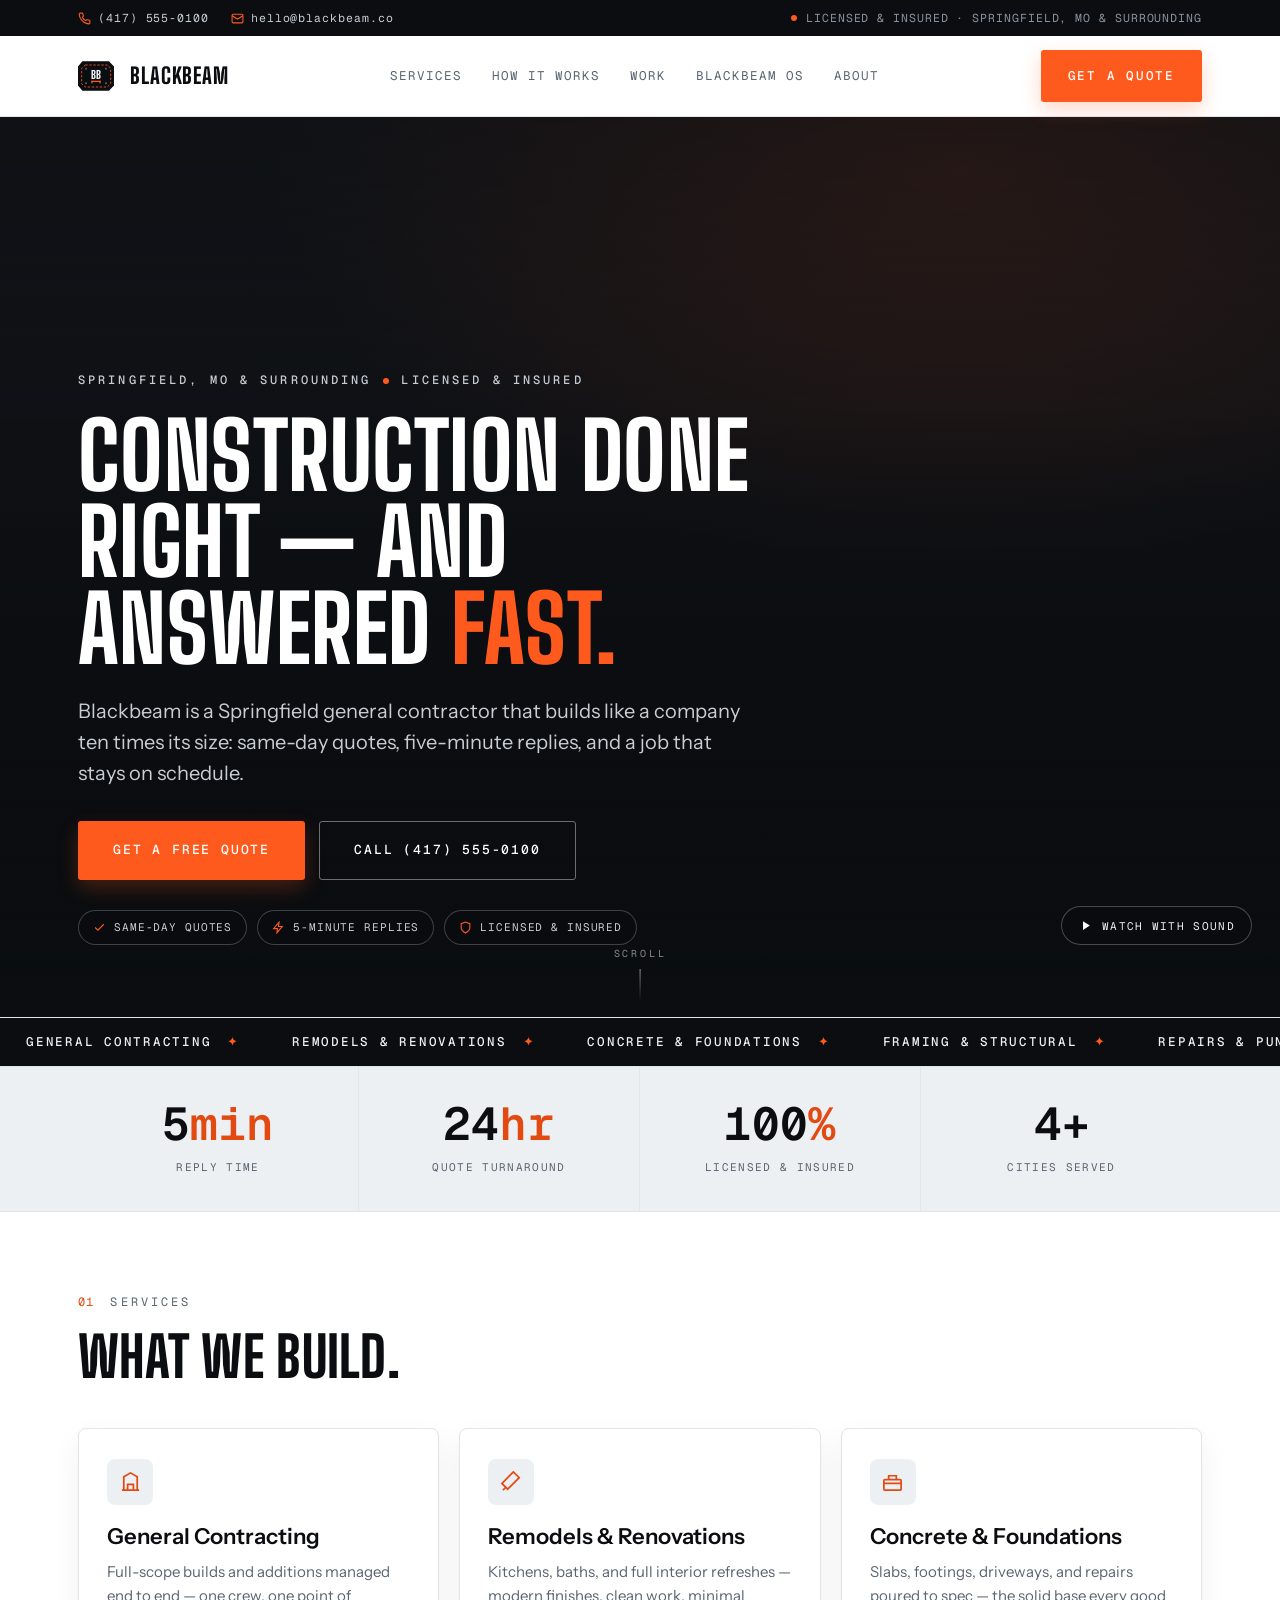
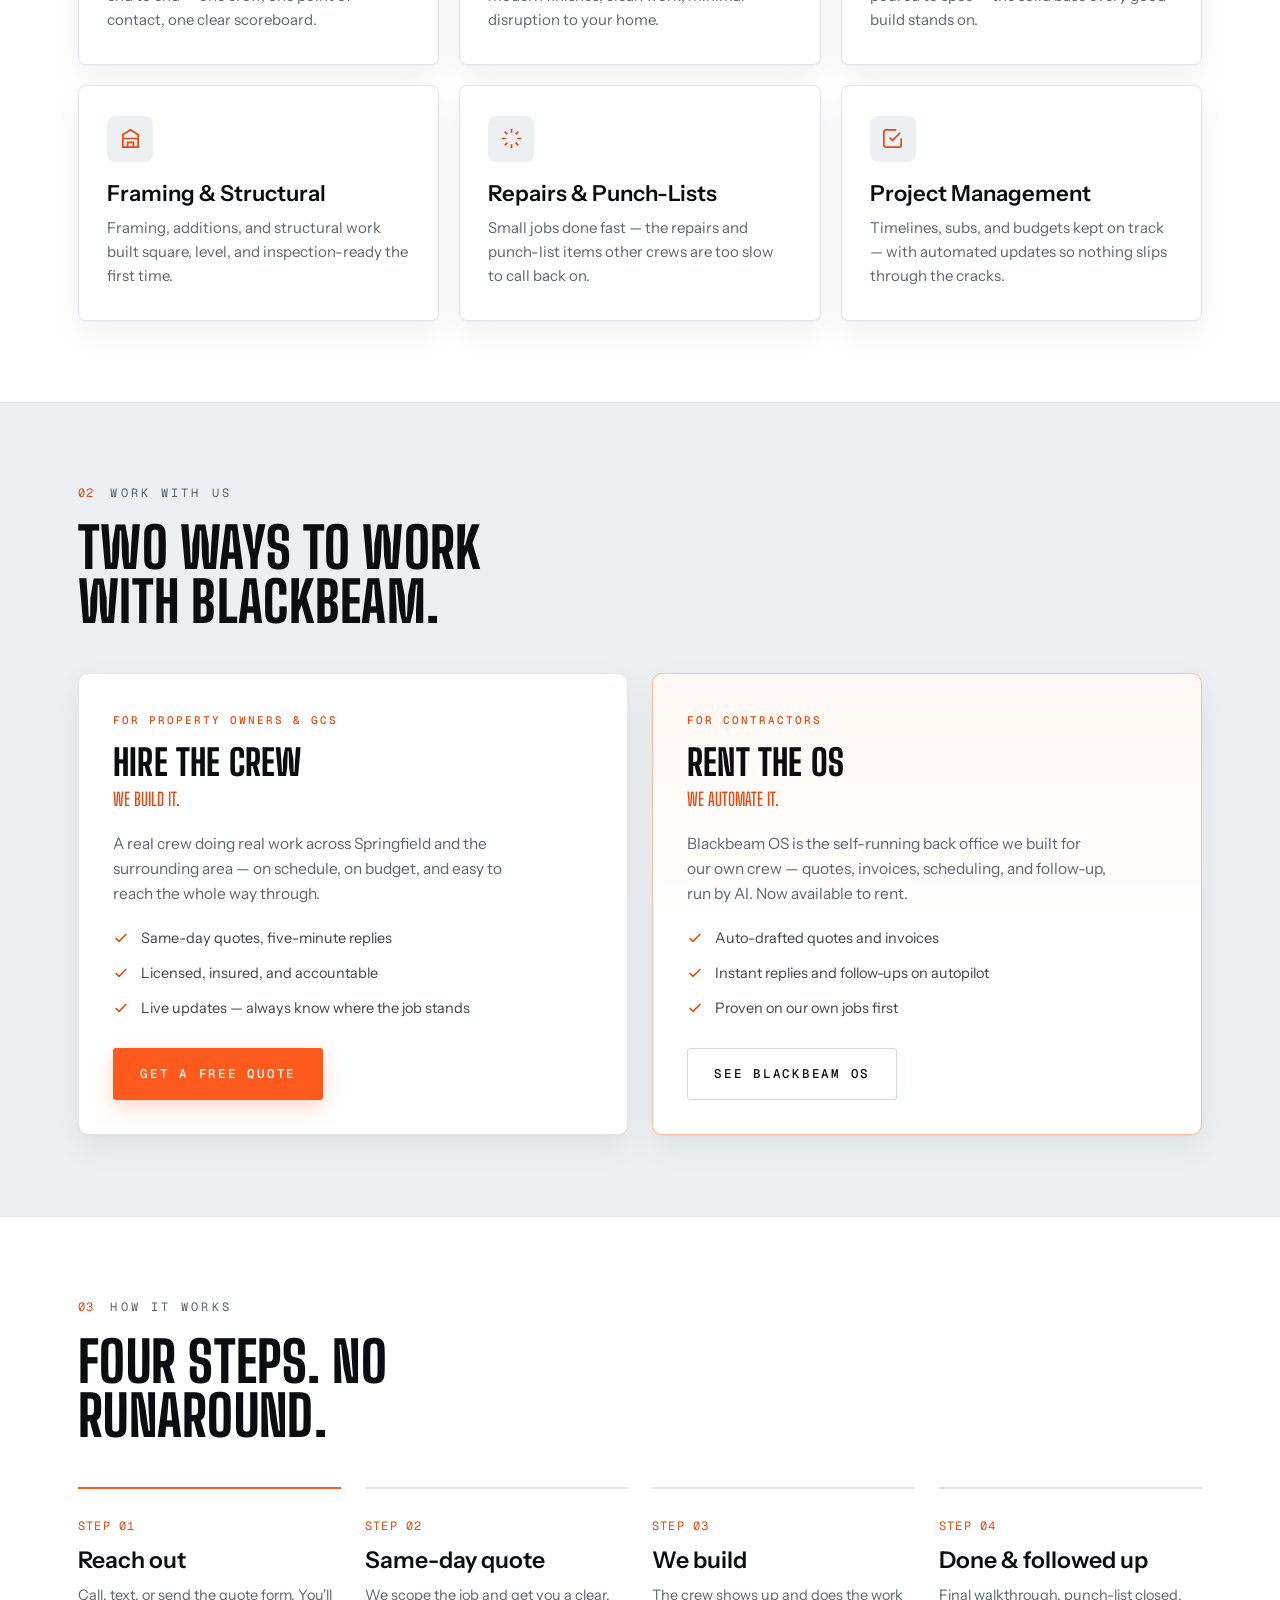
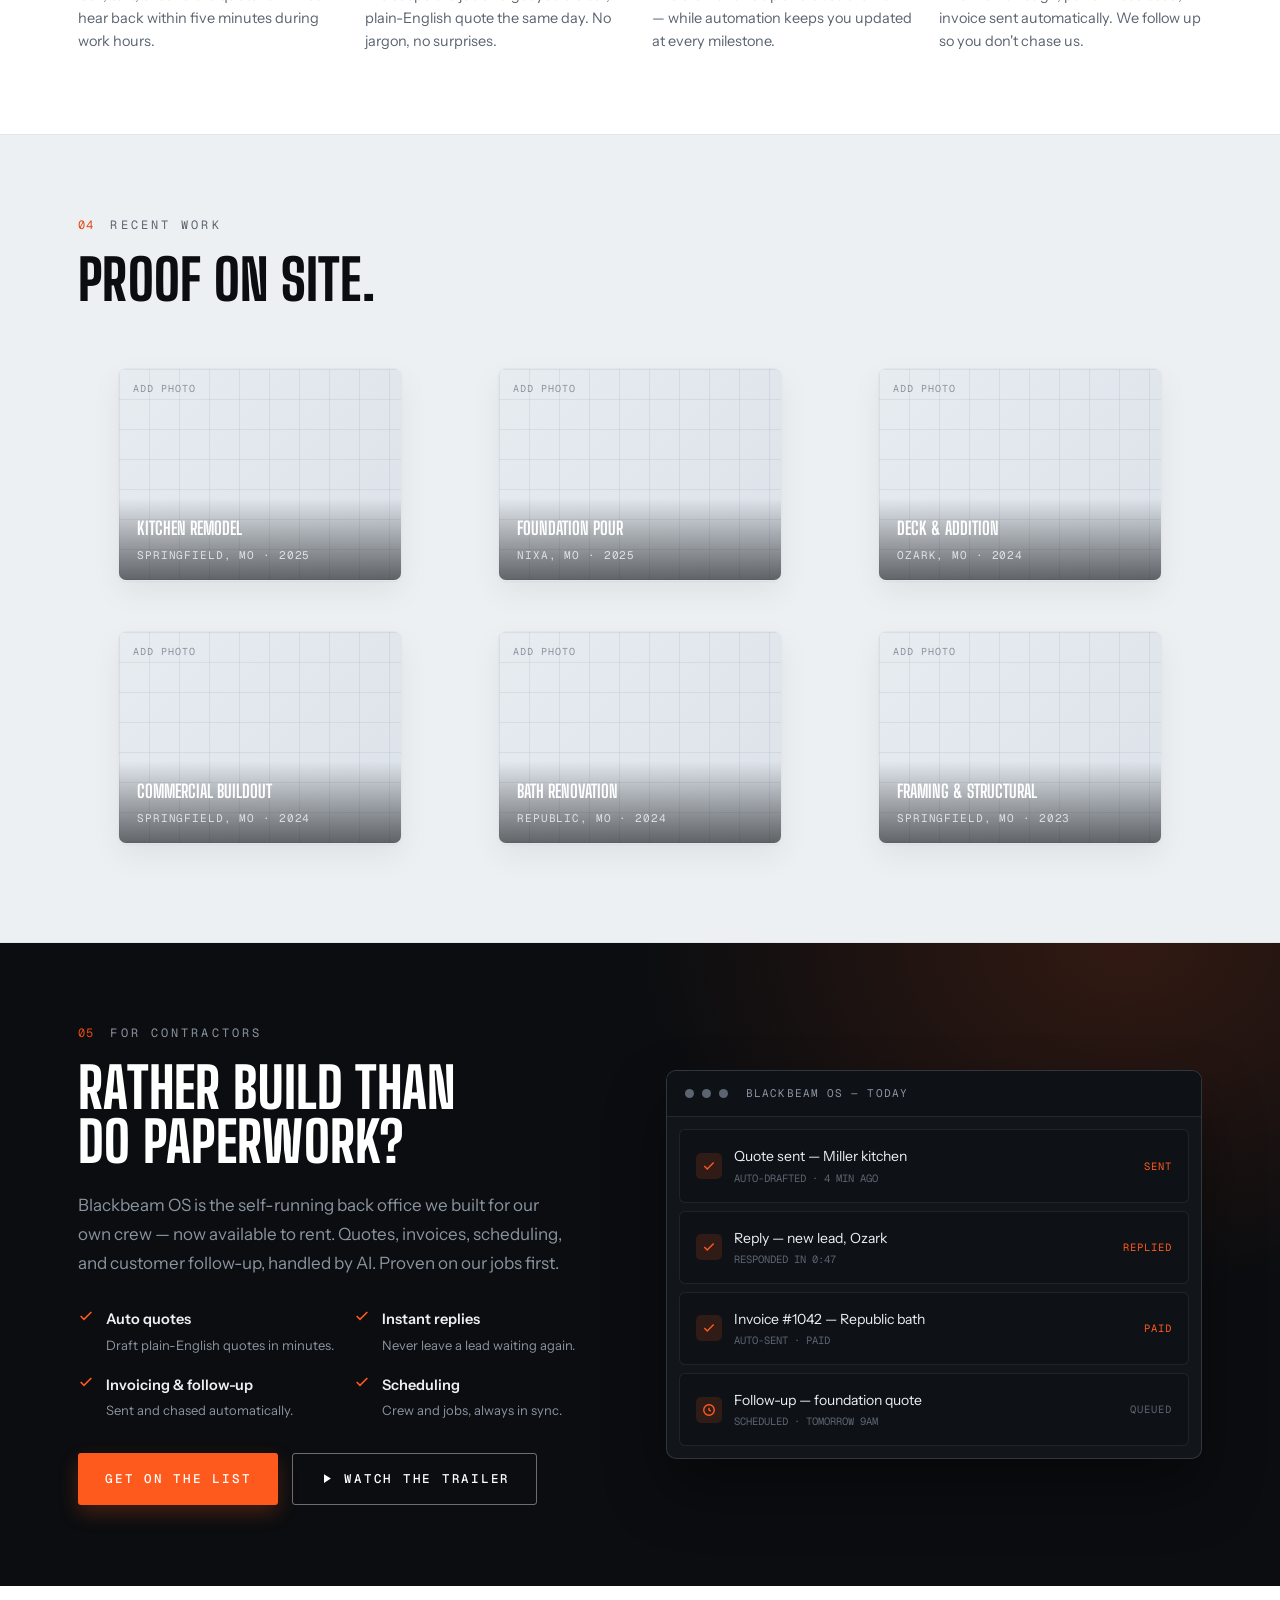
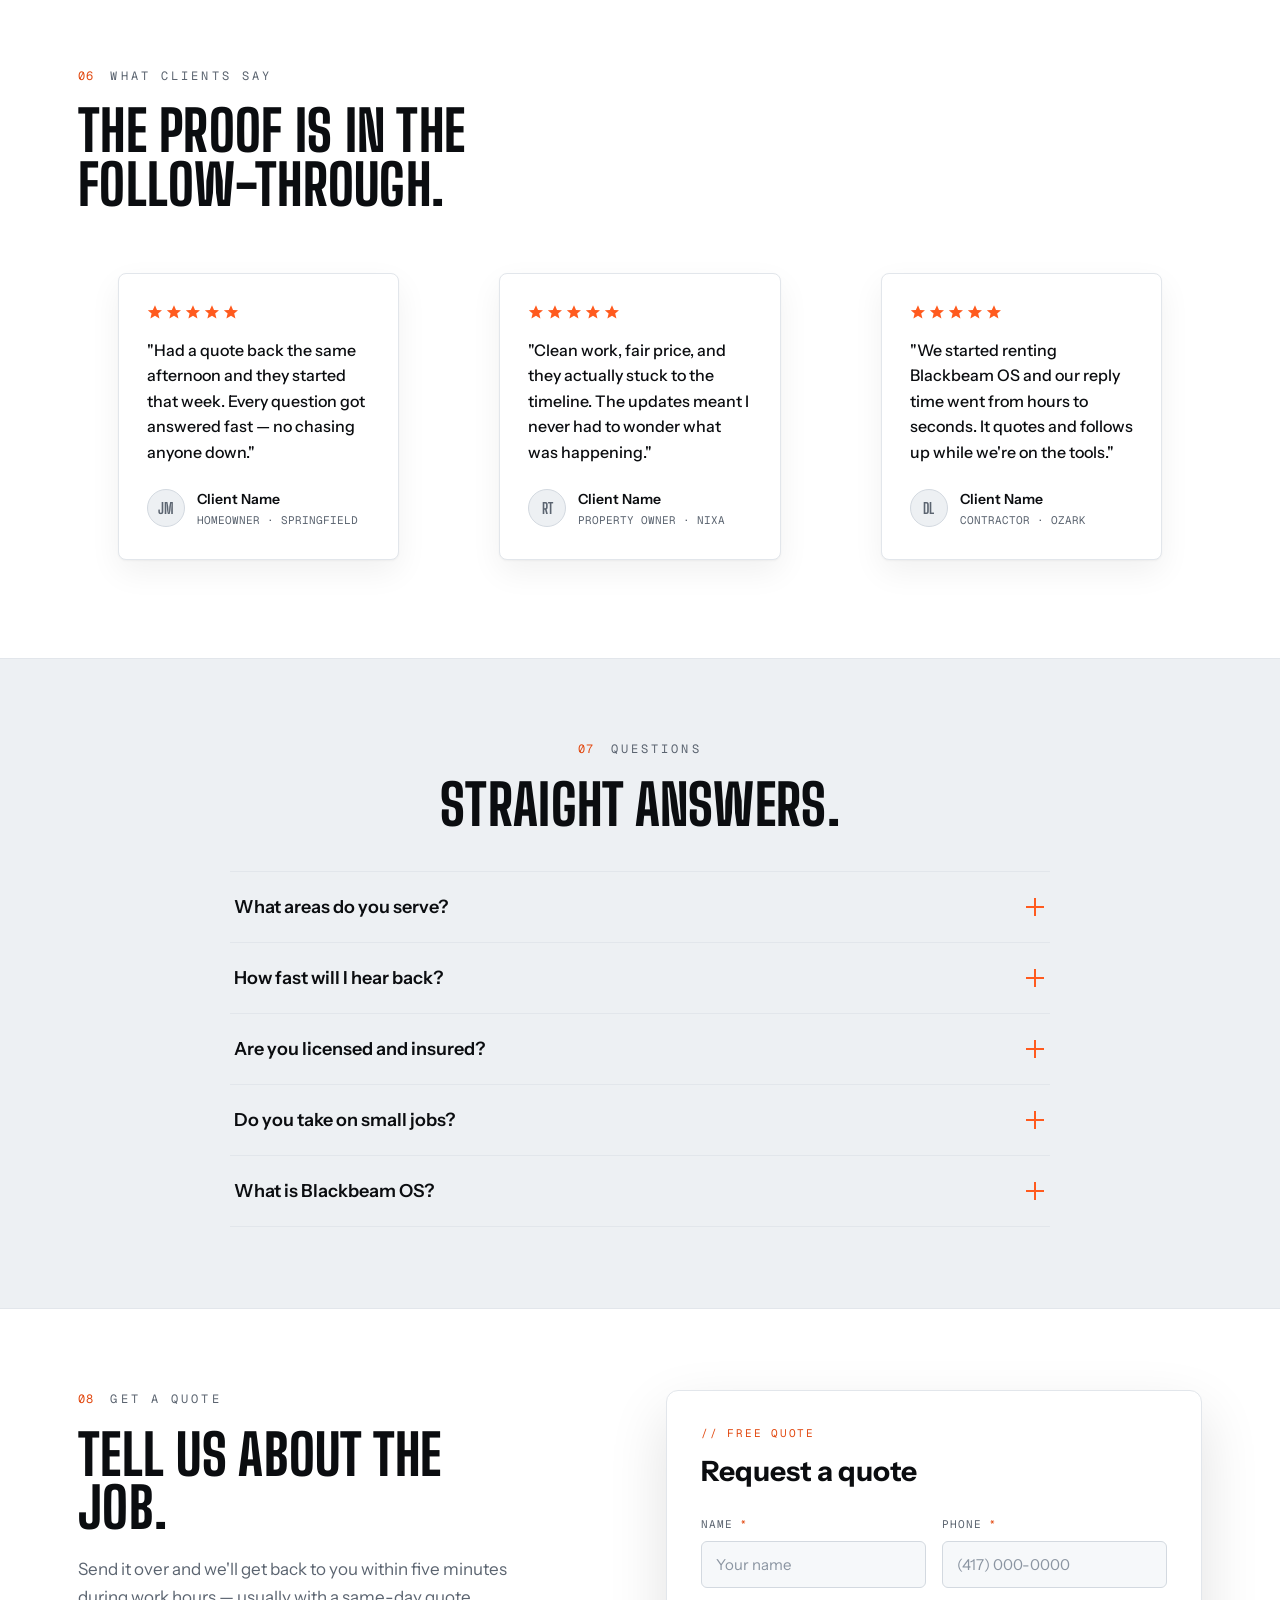
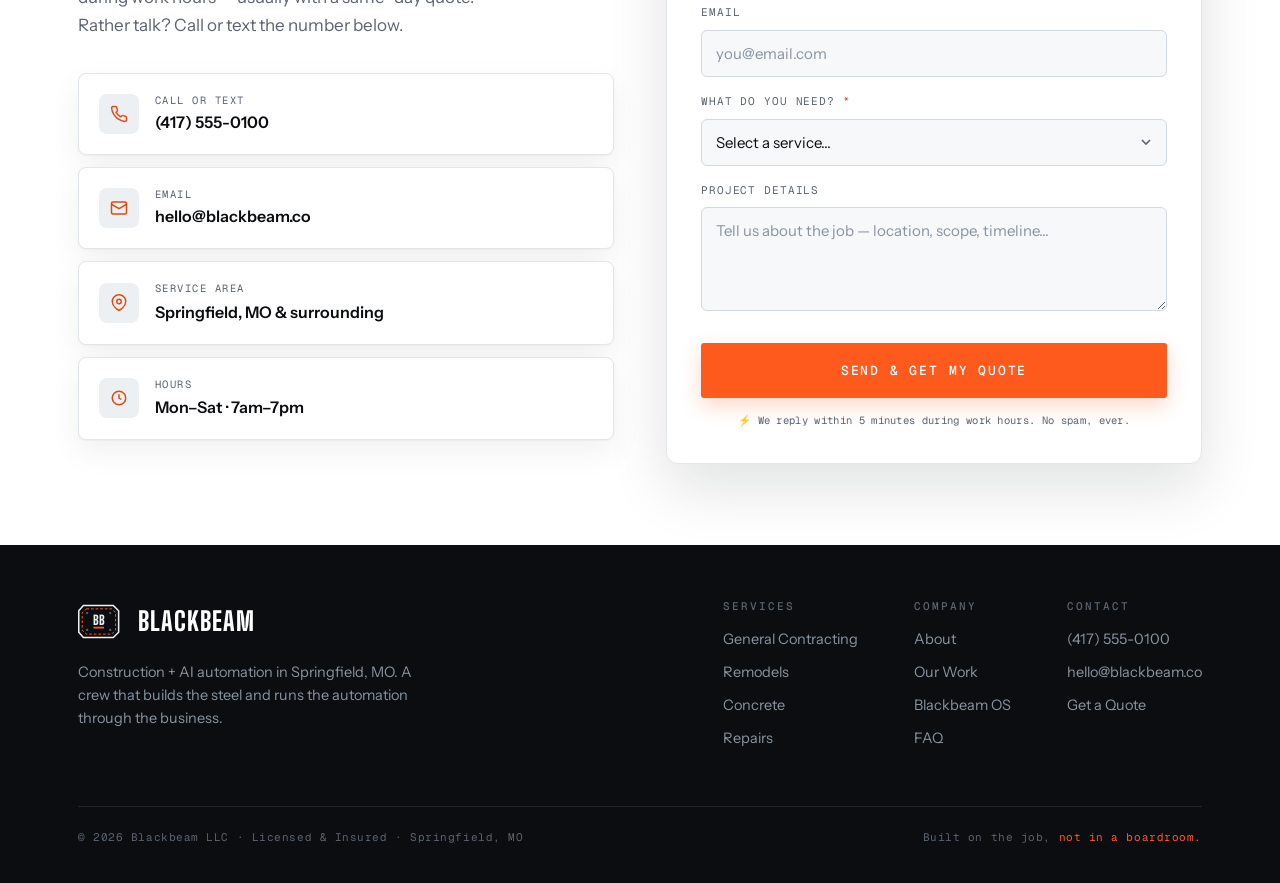
==== commit b460192e: "Full-bleed autoplaying video hero + local-SEO geo tags - Rebuild the hero as a true border-to-border" ====
--- a/index.html
+++ b/index.html
@@ -25,6 +25,9 @@
 <meta name="twitter:title" content="Blackbeam | Construction &amp; Remodeling in Springfield, MO" />
 <meta name="twitter:description" content="A licensed, insured Springfield construction crew with same-day quotes and five-minute replies." />
 <meta name="twitter:image" content="https://blackbeam.co/og-image.jpg" />
+<meta name="geo.region" content="US-MO" />
+<meta name="geo.placename" content="Springfield, Missouri" />
+<meta property="og:locale" content="en_US" />
 <meta name="theme-color" content="#FF5A1E" />
 
 <link rel="icon" href="data:image/svg+xml,%3Csvg xmlns='http://www.w3.org/2000/svg' viewBox='0 0 100 100'%3E%3Crect width='100' height='100' rx='16' fill='%230B0D10'/%3E%3Crect x='14' y='22' width='72' height='56' rx='8' fill='none' stroke='%23FF5A1E' stroke-width='4'/%3E%3Ctext x='50' y='58' font-family='Arial Black,sans-serif' font-size='34' font-weight='900' fill='%23fff' text-anchor='middle'%3EBB%3C/text%3E%3Crect x='34' y='64' width='32' height='4' fill='%23FF5A1E'/%3E%3C/svg%3E" />
@@ -140,6 +143,22 @@
 
 <!-- ============ HERO ============ -->
 <section class="hero" aria-label="Intro">
+  <!-- ============================================================
+       BORDER-TO-BORDER AUTOPLAY TRAILER
+       Placeholder = a construction timelapse ("26 months in 9 minutes").
+       Swap the two VIDEO_IDs below for your own trailer when it's ready
+       (use the SAME id in both the src and the &playlist= for looping).
+       Autoplay requires mute=1 — the sound button (bottom-right) opens the
+       full trailer with audio. A self-hosted <video> is fine too:
+       <video autoplay muted loop playsinline><source src="trailer.mp4"></video>
+       ============================================================ -->
+  <div class="hero-video">
+    <iframe
+      src="https://www.youtube-nocookie.com/embed/ABvUTcVqfMY?autoplay=1&mute=1&loop=1&playlist=ABvUTcVqfMY&controls=0&showinfo=0&rel=0&modestbranding=1&iv_load_policy=3&playsinline=1&disablekb=1"
+      title="Construction timelapse" allow="autoplay; encrypted-media" frameborder="0" tabindex="-1" aria-hidden="true"></iframe>
+  </div>
+  <div class="hero-scrim"></div>
+
   <div class="hero-inner">
     <div class="hero-eyebrow">
       <span class="eyebrow">Springfield, MO &amp; surrounding</span>
@@ -150,7 +169,7 @@
     <p class="hero-sub">Blackbeam is a Springfield general contractor that builds like a company ten times its size: same-day quotes, five-minute replies, and a job that stays on schedule.</p>
     <div class="hero-actions">
       <a href="#contact" class="btn btn-primary btn-lg">Get a Free Quote</a>
-      <a href="tel:+14175550100" class="btn btn-outline btn-lg">Call (417) 555-0100</a>
+      <a href="tel:+14175550100" class="btn btn-ghost-light btn-lg">Call (417) 555-0100</a>
     </div>
     <div class="hero-chips">
       <span class="chip"><svg viewBox="0 0 24 24"><path d="M20 6 9 17l-5-5"/></svg>Same-Day Quotes</span>
@@ -158,19 +177,12 @@
       <span class="chip"><svg viewBox="0 0 24 24"><path d="M12 22s8-4 8-10V5l-8-3-8 3v7c0 6 8 10 8 10Z"/></svg>Licensed &amp; Insured</span>
     </div>
   </div>
-  <!-- Border-to-border trailer -->
-  <div class="hero-trailer">
-    <div class="trailer-frame" data-trailer role="button" tabindex="0" aria-label="Play the Blackbeam trailer">
-      <!-- TRAILER background — drop in and it plays here:
-           <video autoplay muted loop playsinline poster="hero-poster.jpg"><source src="trailer.mp4" type="video/mp4"></video> -->
-      <div class="trailer-poster"><div class="grid"></div></div>
-      <div class="trailer-play">
-        <div class="tp-badge-outer"><span class="tp-ring"></span><span class="tp-badge"><svg viewBox="0 0 24 24" aria-hidden="true"><path d="M8 5v14l11-7z"/></svg></span></div>
-        <div class="tp-label">Watch the 60-second trailer</div>
-      </div>
-    </div>
-  </div>
-  <div style="height:clamp(40px,6vh,64px)"></div>
+
+  <button class="hero-sound" data-trailer aria-label="Watch the trailer with sound">
+    <svg viewBox="0 0 24 24" aria-hidden="true"><path d="M8 5v14l11-7z"/></svg>
+    Watch with sound
+  </button>
+  <div class="scroll-hint" aria-hidden="true"><span>Scroll</span><span class="bar"></span></div>
 </section>
 
 <!-- ============ TICKER ============ -->
@@ -476,15 +488,13 @@
 <div class="modal" id="trailerModal" role="dialog" aria-modal="true" aria-label="Blackbeam trailer">
   <div class="modal-inner">
     <button class="modal-close" id="modalClose" aria-label="Close"><svg viewBox="0 0 24 24"><path d="M6 6l12 12M18 6L6 18"/></svg>Close</button>
-    <div class="modal-frame" id="modalFrame">
-      <!-- ADD YOUR TRAILER HERE:
-           Local file:  <video controls autoplay><source src="trailer.mp4" type="video/mp4"></video>
-           YouTube:     <iframe src="https://www.youtube.com/embed/VIDEO_ID?autoplay=1" allow="autoplay; fullscreen"></iframe>
-           Vimeo:       <iframe src="https://player.vimeo.com/video/VIDEO_ID?autoplay=1" allow="autoplay; fullscreen"></iframe> -->
+    <!-- The full trailer with sound + controls. Uses the same placeholder
+         construction video as the hero — swap the id for your own trailer. -->
+    <div class="modal-frame" id="modalFrame"
+         data-embed="https://www.youtube-nocookie.com/embed/ABvUTcVqfMY?autoplay=1&rel=0&modestbranding=1&playsinline=1">
       <div class="modal-placeholder">
         <div class="mp-icon"><svg viewBox="0 0 24 24"><path d="M8 5v14l11-7z"/></svg></div>
-        <h3>Trailer goes here</h3>
-        <p>Drop your video into <code>#modalFrame</code> in <code>index.html</code> — a local <code>&lt;video&gt;</code> tag or a YouTube / Vimeo <code>&lt;iframe&gt;</code>.</p>
+        <h3>Loading trailer…</h3>
       </div>
     </div>
   </div>
--- a/styles.css
+++ b/styles.css
@@ -93,45 +93,41 @@
 .bg-fog{background:var(--fog)}
 .bg-fog2{background:var(--fog-2)}
 
-/* HERO (light, border-to-border trailer) */
-.hero{position:relative;overflow:hidden;background:
-  radial-gradient(120% 80% at 85% -10%, rgba(255,90,30,.08) 0%, transparent 45%),
-  linear-gradient(180deg,var(--paper) 0%,var(--fog-2) 100%)}
-.hero::before{content:"";position:absolute;inset:0;opacity:.6;pointer-events:none;
-  background-image:linear-gradient(var(--line) 1px,transparent 1px),linear-gradient(90deg,var(--line) 1px,transparent 1px);
-  background-size:60px 60px;
-  -webkit-mask-image:radial-gradient(120% 90% at 50% 0%,#000 20%,transparent 70%);mask-image:radial-gradient(120% 90% at 50% 0%,#000 20%,transparent 70%)}
-.hero-inner{position:relative;z-index:1;max-width:var(--maxw);margin:0 auto;padding:clamp(56px,9vh,104px) 28px clamp(40px,6vh,64px);text-align:center}
-.hero-eyebrow{display:inline-flex;align-items:center;gap:12px;flex-wrap:wrap;margin-bottom:22px;justify-content:center}
+/* HERO — full-bleed, border-to-border autoplaying video */
+.hero{position:relative;min-height:100svh;display:flex;flex-direction:column;justify-content:flex-end;overflow:hidden;background:#0B0D10}
+.hero-video{position:absolute;inset:0;z-index:0;overflow:hidden;pointer-events:none;background:
+  radial-gradient(120% 100% at 75% 5%, rgba(255,90,30,.18) 0%, transparent 45%),
+  linear-gradient(180deg,#14171C 0%,#0B0D10 75%)}
+/* Scale a 16:9 iframe so it always covers the viewport (no letterboxing) */
+.hero-video iframe{position:absolute;top:50%;left:50%;transform:translate(-50%,-50%);
+  width:100vw;height:56.25vw;min-height:100%;min-width:177.78svh;border:0;pointer-events:none}
+.hero-scrim{position:absolute;inset:0;z-index:1;pointer-events:none;background:
+  linear-gradient(180deg,rgba(11,13,16,.55) 0%,rgba(11,13,16,.2) 32%,rgba(11,13,16,.72) 78%,#0B0D10 100%)}
+.hero-inner{position:relative;z-index:2;max-width:var(--maxw);margin:0 auto;width:100%;
+  padding:clamp(96px,16vh,140px) 28px clamp(46px,8vh,80px);text-align:left}
+.hero-eyebrow{display:flex;align-items:center;gap:12px;flex-wrap:wrap;margin-bottom:22px}
 .hero-eyebrow .dot{width:6px;height:6px;background:var(--hivis);border-radius:50%;flex:none}
-.hero h1{font-size:clamp(40px,7.4vw,92px);color:var(--ink);max-width:16ch;margin:0 auto}
-.hero h1 em{font-style:normal;color:var(--hivis-ink)}
-.hero-sub{margin:24px auto 0;max-width:60ch;font-size:clamp(16px,1.7vw,20px);line-height:1.55;color:var(--steel)}
-.hero-actions{margin-top:32px;display:flex;gap:14px;flex-wrap:wrap;justify-content:center}
-.hero-chips{margin-top:30px;display:flex;gap:10px;flex-wrap:wrap;justify-content:center}
-.chip{font-family:'Geist Mono',monospace;font-size:11px;letter-spacing:.08em;text-transform:uppercase;color:var(--steel);
-  border:1px solid var(--line-2);border-radius:999px;padding:8px 14px;display:inline-flex;align-items:center;gap:8px;background:var(--paper)}
-.chip svg{width:13px;height:13px;stroke:var(--hivis-ink);fill:none;stroke-width:2}
-/* trailer frame */
-.hero-trailer{position:relative;z-index:1;max-width:1320px;margin:0 auto;padding:0 28px}
-.trailer-frame{position:relative;width:100%;aspect-ratio:16/9;max-height:70vh;border-radius:10px;overflow:hidden;
-  border:1px solid var(--line-2);box-shadow:var(--shadow-lg);background:#0B0D10;cursor:pointer}
-.trailer-frame video,.trailer-frame iframe{position:absolute;inset:0;width:100%;height:100%;object-fit:cover;border:0}
-.trailer-poster{position:absolute;inset:0;display:flex;align-items:center;justify-content:center;
-  background:radial-gradient(120% 100% at 70% 10%,rgba(255,90,30,.22) 0%,transparent 45%),linear-gradient(180deg,#14171C,#0B0D10)}
-.trailer-poster .grid{position:absolute;inset:0;opacity:.5;
-  background-image:linear-gradient(rgba(139,148,161,.14) 1px,transparent 1px),linear-gradient(90deg,rgba(139,148,161,.14) 1px,transparent 1px);
-  background-size:52px 52px;-webkit-mask-image:radial-gradient(80% 80% at 50% 50%,#000,transparent);mask-image:radial-gradient(80% 80% at 50% 50%,#000,transparent)}
-.trailer-play{position:relative;z-index:1;text-align:center}
-.tp-badge{width:84px;height:84px;border-radius:50%;margin:0 auto 16px;display:flex;align-items:center;justify-content:center;
-  border:1px solid rgba(255,255,255,.35);background:rgba(11,13,16,.35);backdrop-filter:blur(4px);transition:transform .2s,background .2s,border-color .2s}
-.trailer-frame:hover .tp-badge{transform:scale(1.06);background:var(--hivis);border-color:var(--hivis)}
-.tp-badge svg{width:26px;height:26px;margin-left:4px;fill:#fff}
-.tp-label{font-family:'Geist Mono',monospace;font-size:11px;letter-spacing:.2em;text-transform:uppercase;color:rgba(237,240,243,.7)}
-.tp-ring{position:absolute;inset:0;border-radius:50%;border:1px solid rgba(255,90,30,.6);animation:pulse 2.6s ease-out infinite}
+.hero .eyebrow{color:#C7CDD4}
+.hero h1{font-size:clamp(40px,7.4vw,92px);color:#fff;max-width:16ch;margin:0}
+.hero h1 em{font-style:normal;color:var(--hivis)}
+.hero-sub{margin:24px 0 0;max-width:52ch;font-size:clamp(16px,1.7vw,20px);line-height:1.55;color:#C7CDD4}
+.hero-actions{margin-top:32px;display:flex;gap:14px;flex-wrap:wrap}
+.hero-chips{margin-top:30px;display:flex;gap:10px;flex-wrap:wrap}
+.chip{font-family:'Geist Mono',monospace;font-size:11px;letter-spacing:.08em;text-transform:uppercase;color:#C7CDD4;
+  border:1px solid rgba(255,255,255,.22);border-radius:999px;padding:8px 14px;display:inline-flex;align-items:center;gap:8px;background:rgba(11,13,16,.35);backdrop-filter:blur(4px)}
+.chip svg{width:13px;height:13px;stroke:var(--hivis);fill:none;stroke-width:2}
+/* sound / trailer control */
+.hero-sound{position:absolute;right:28px;bottom:clamp(46px,8vh,80px);z-index:2;display:inline-flex;align-items:center;gap:9px;
+  padding:11px 16px;border-radius:999px;background:rgba(11,13,16,.45);border:1px solid rgba(255,255,255,.25);backdrop-filter:blur(6px);
+  font-family:'Geist Mono',monospace;font-size:11px;letter-spacing:.12em;text-transform:uppercase;color:#EDF0F3;transition:background .2s,border-color .2s}
+.hero-sound:hover{background:var(--hivis);border-color:var(--hivis)}
+.hero-sound svg{width:15px;height:15px;fill:#fff}
+.scroll-hint{position:absolute;left:50%;bottom:16px;transform:translateX(-50%);z-index:2;display:flex;flex-direction:column;align-items:center;gap:7px;
+  font-family:'Geist Mono',monospace;font-size:10px;letter-spacing:.28em;text-transform:uppercase;color:rgba(237,240,243,.55)}
+.scroll-hint .bar{width:1px;height:32px;background:linear-gradient(rgba(237,240,243,.6),transparent);animation:drop 2s ease-in-out infinite}
+@keyframes drop{0%,100%{opacity:.3;transform:scaleY(.6)}50%{opacity:1;transform:scaleY(1)}}
 @keyframes pulse{0%{transform:scale(1);opacity:.7}100%{transform:scale(1.7);opacity:0}}
-.tp-badge-outer{position:relative;width:84px;height:84px;margin:0 auto 16px}
-.tp-badge-outer .tp-badge{margin:0}
+@media (max-width:600px){.hero-sound{display:none}}
 
 /* TICKER */
 .ticker{border-top:1px solid var(--line);border-bottom:1px solid var(--line);background:var(--ink);overflow:hidden;white-space:nowrap}
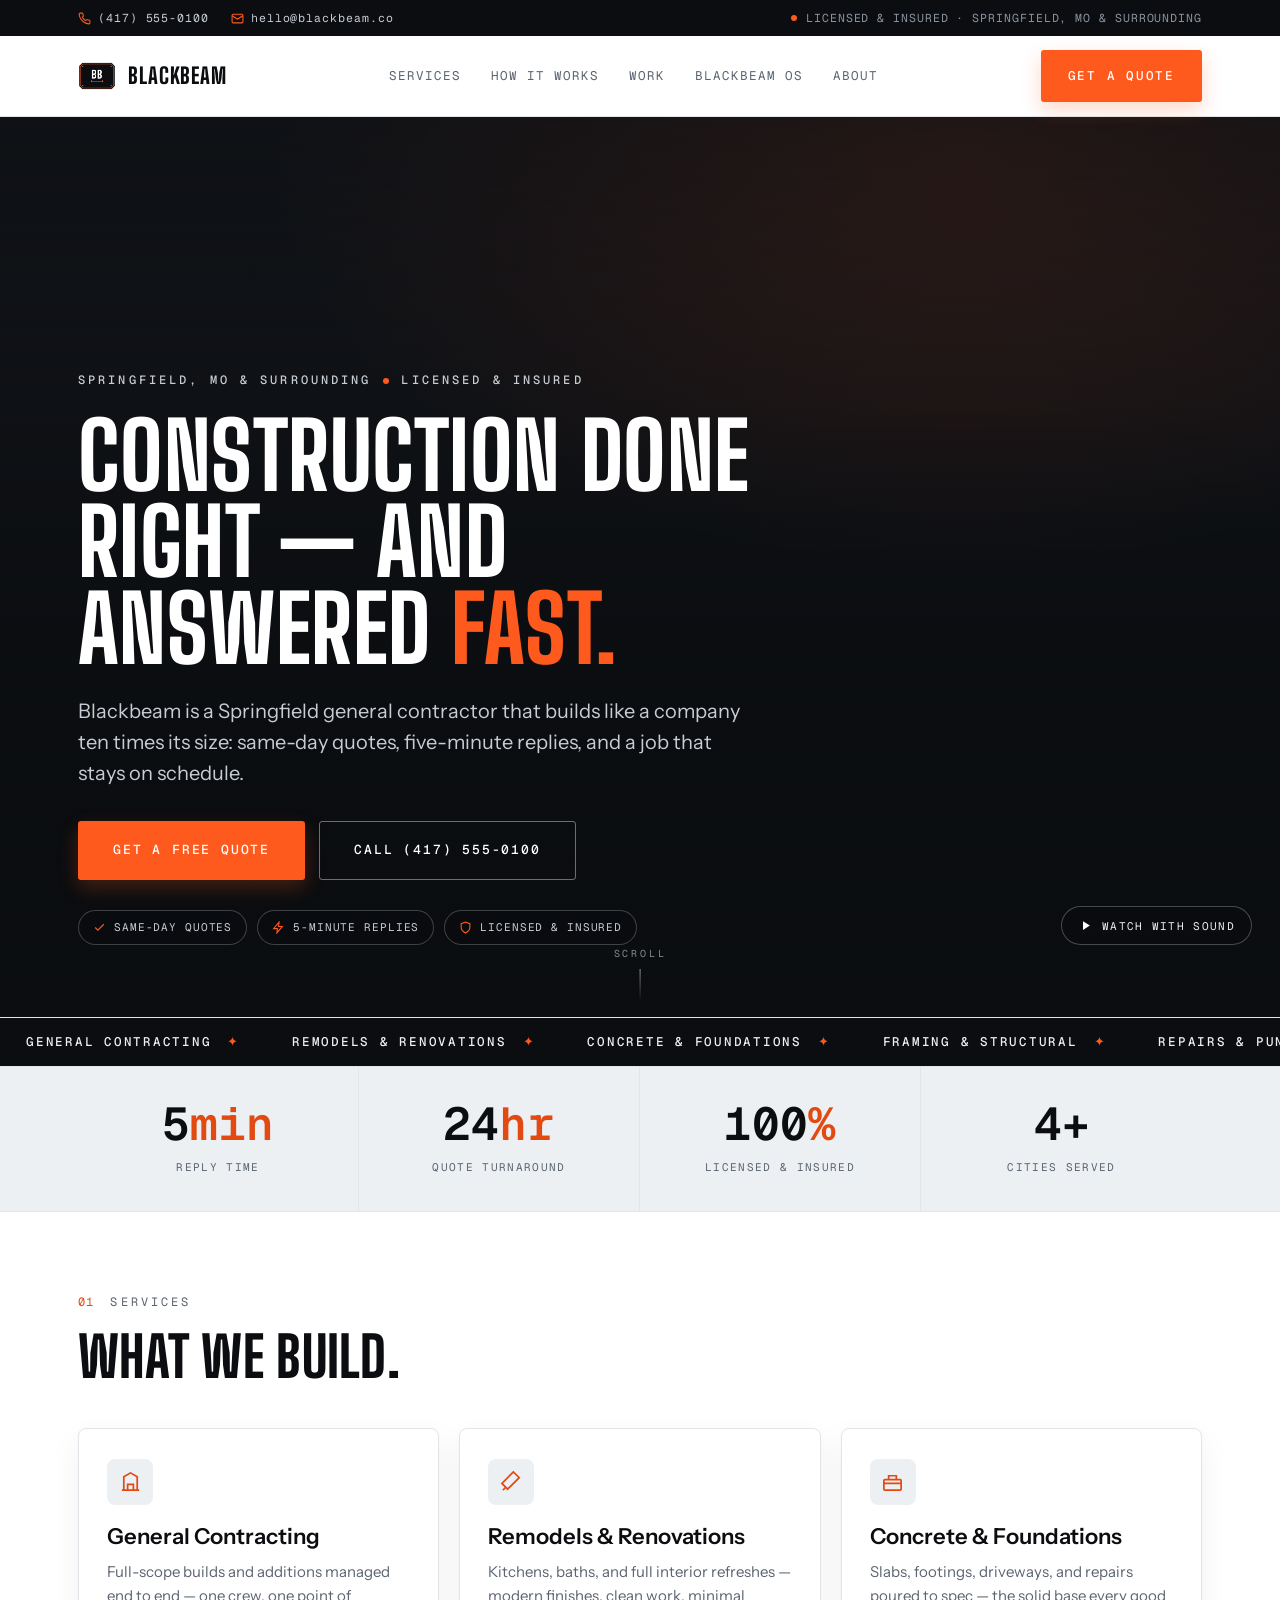
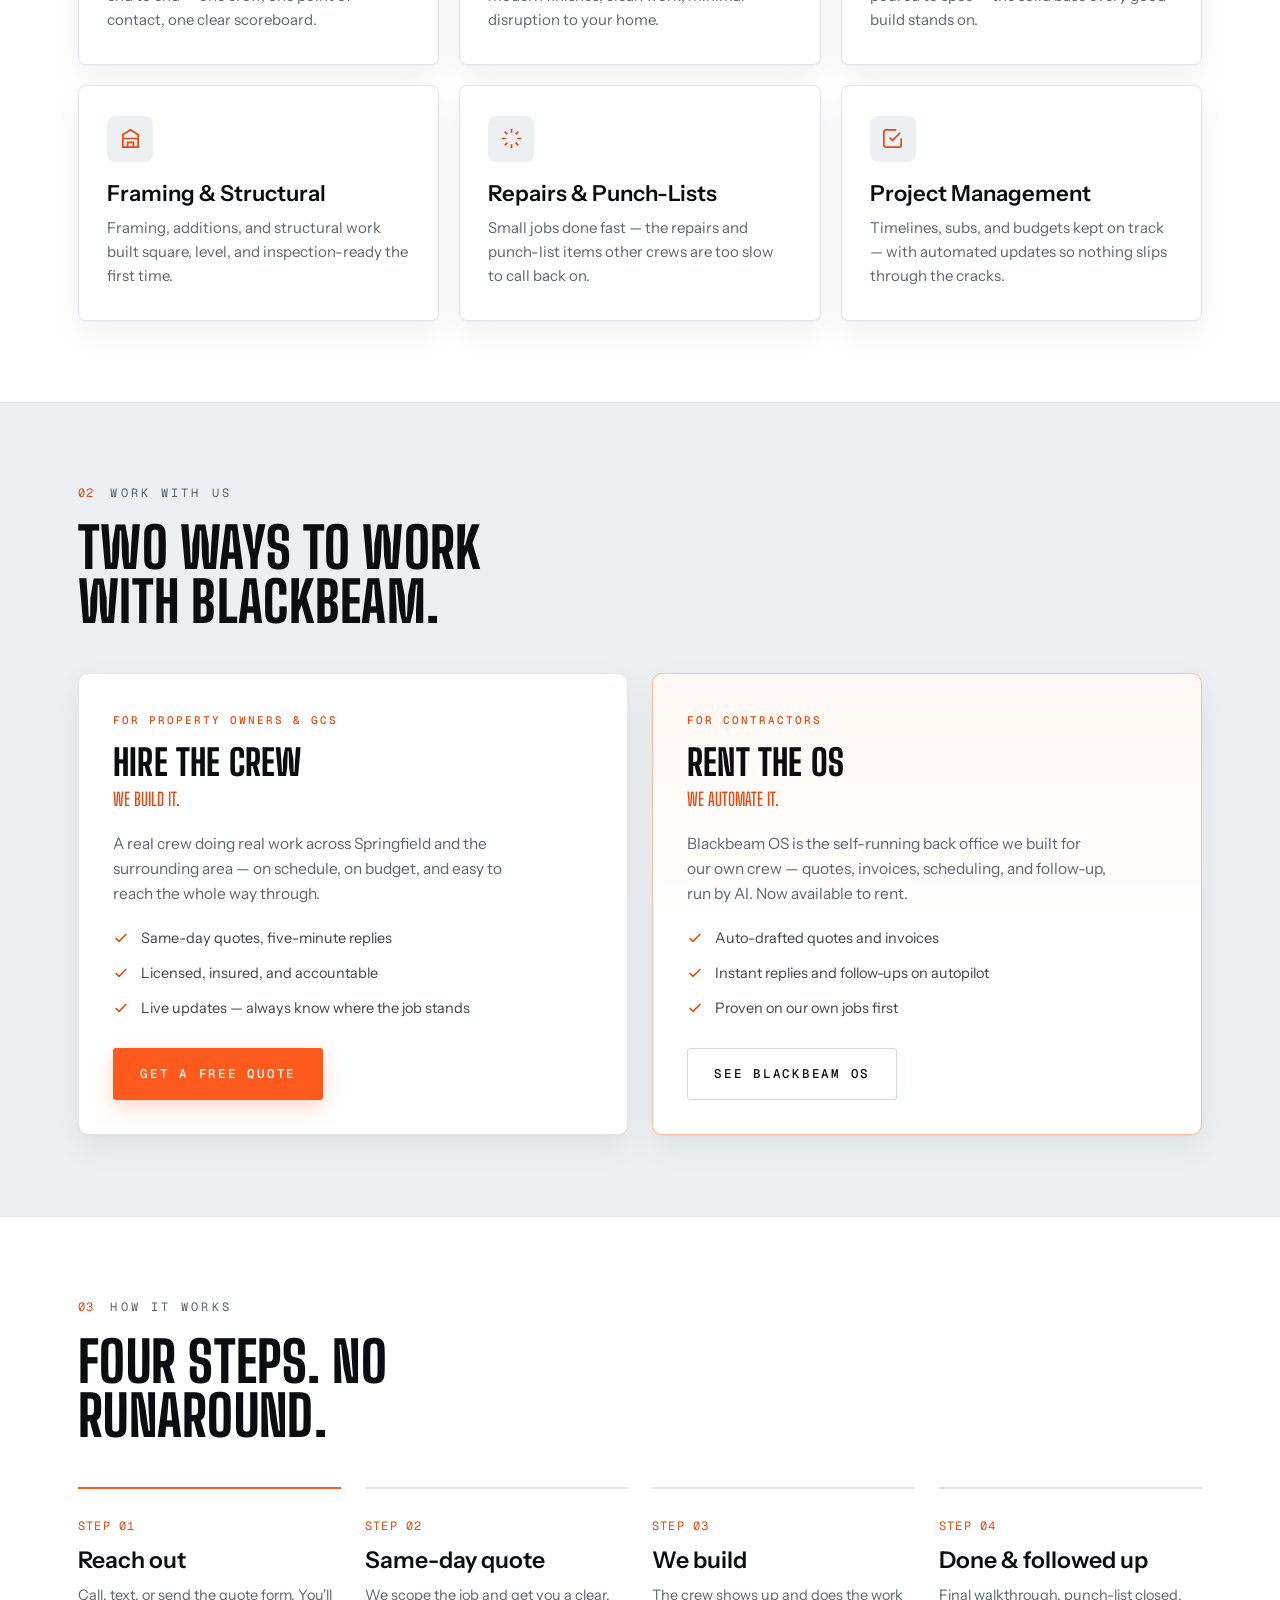
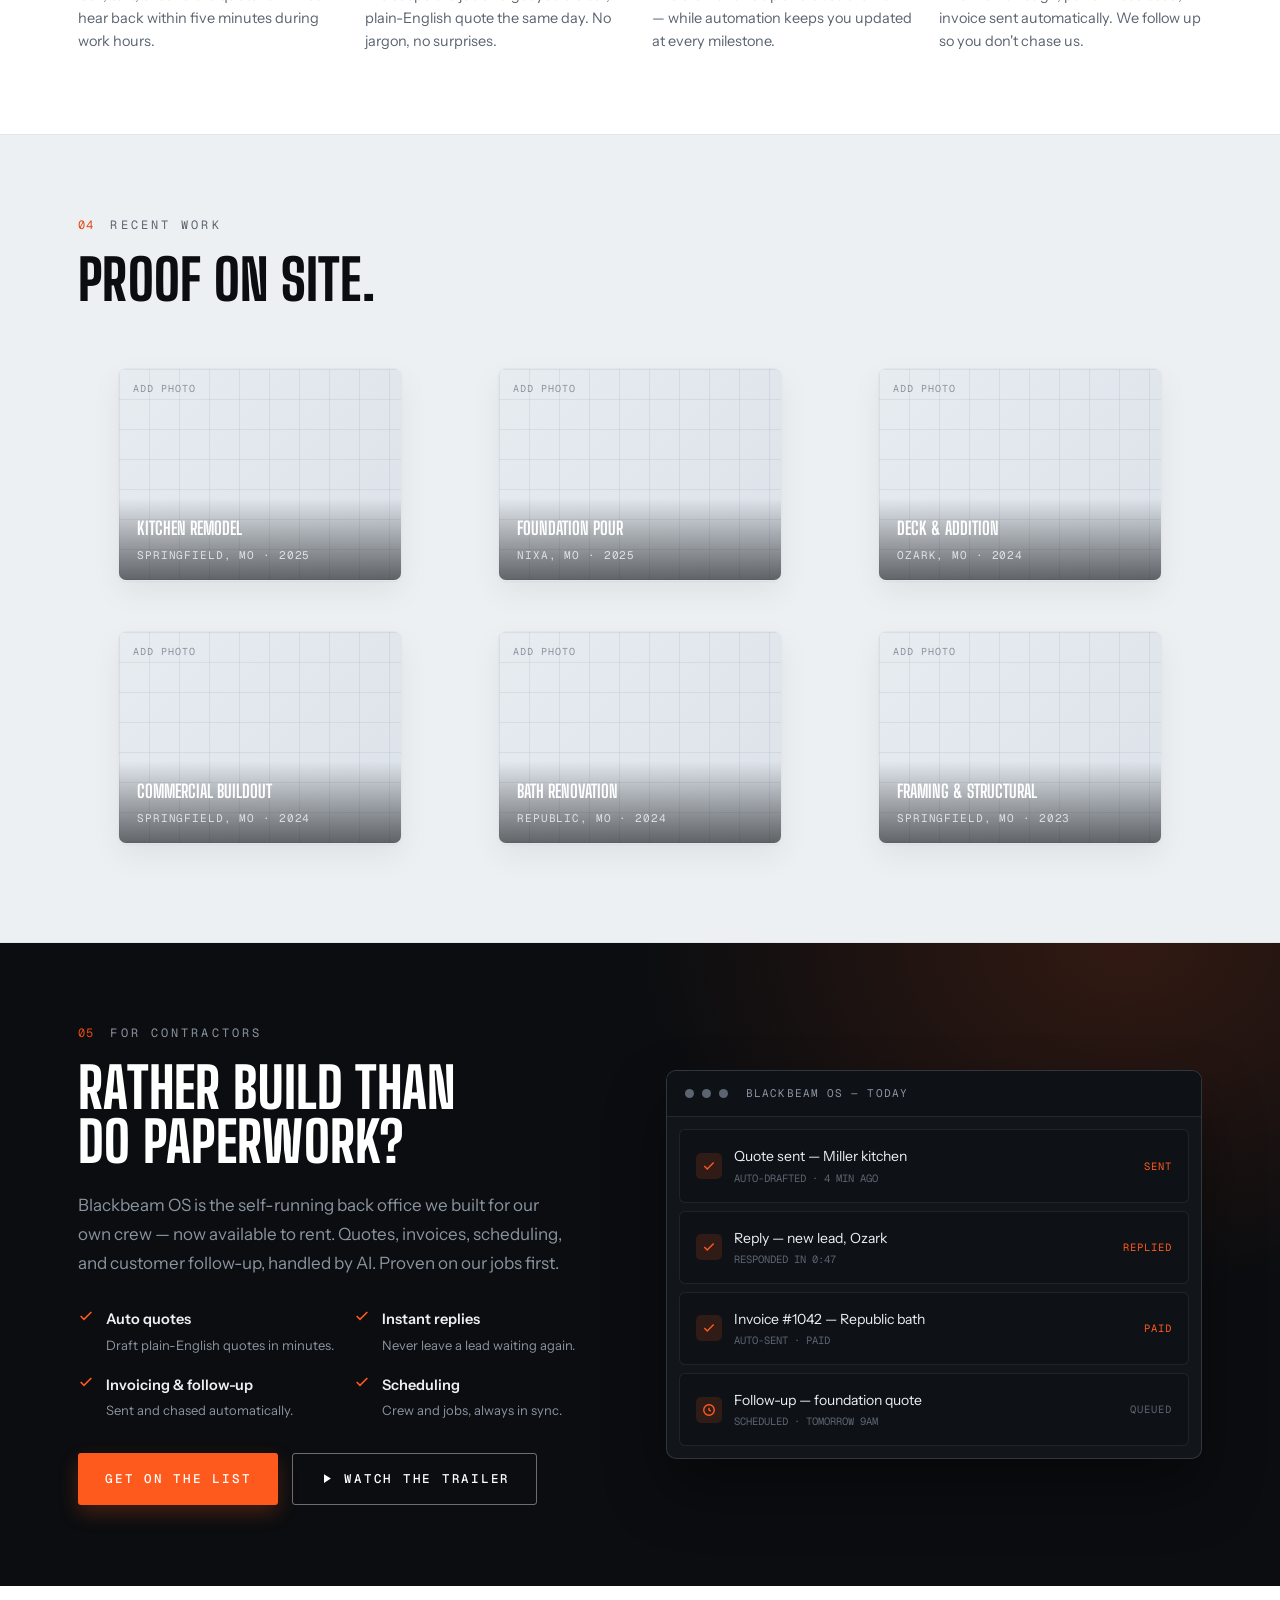
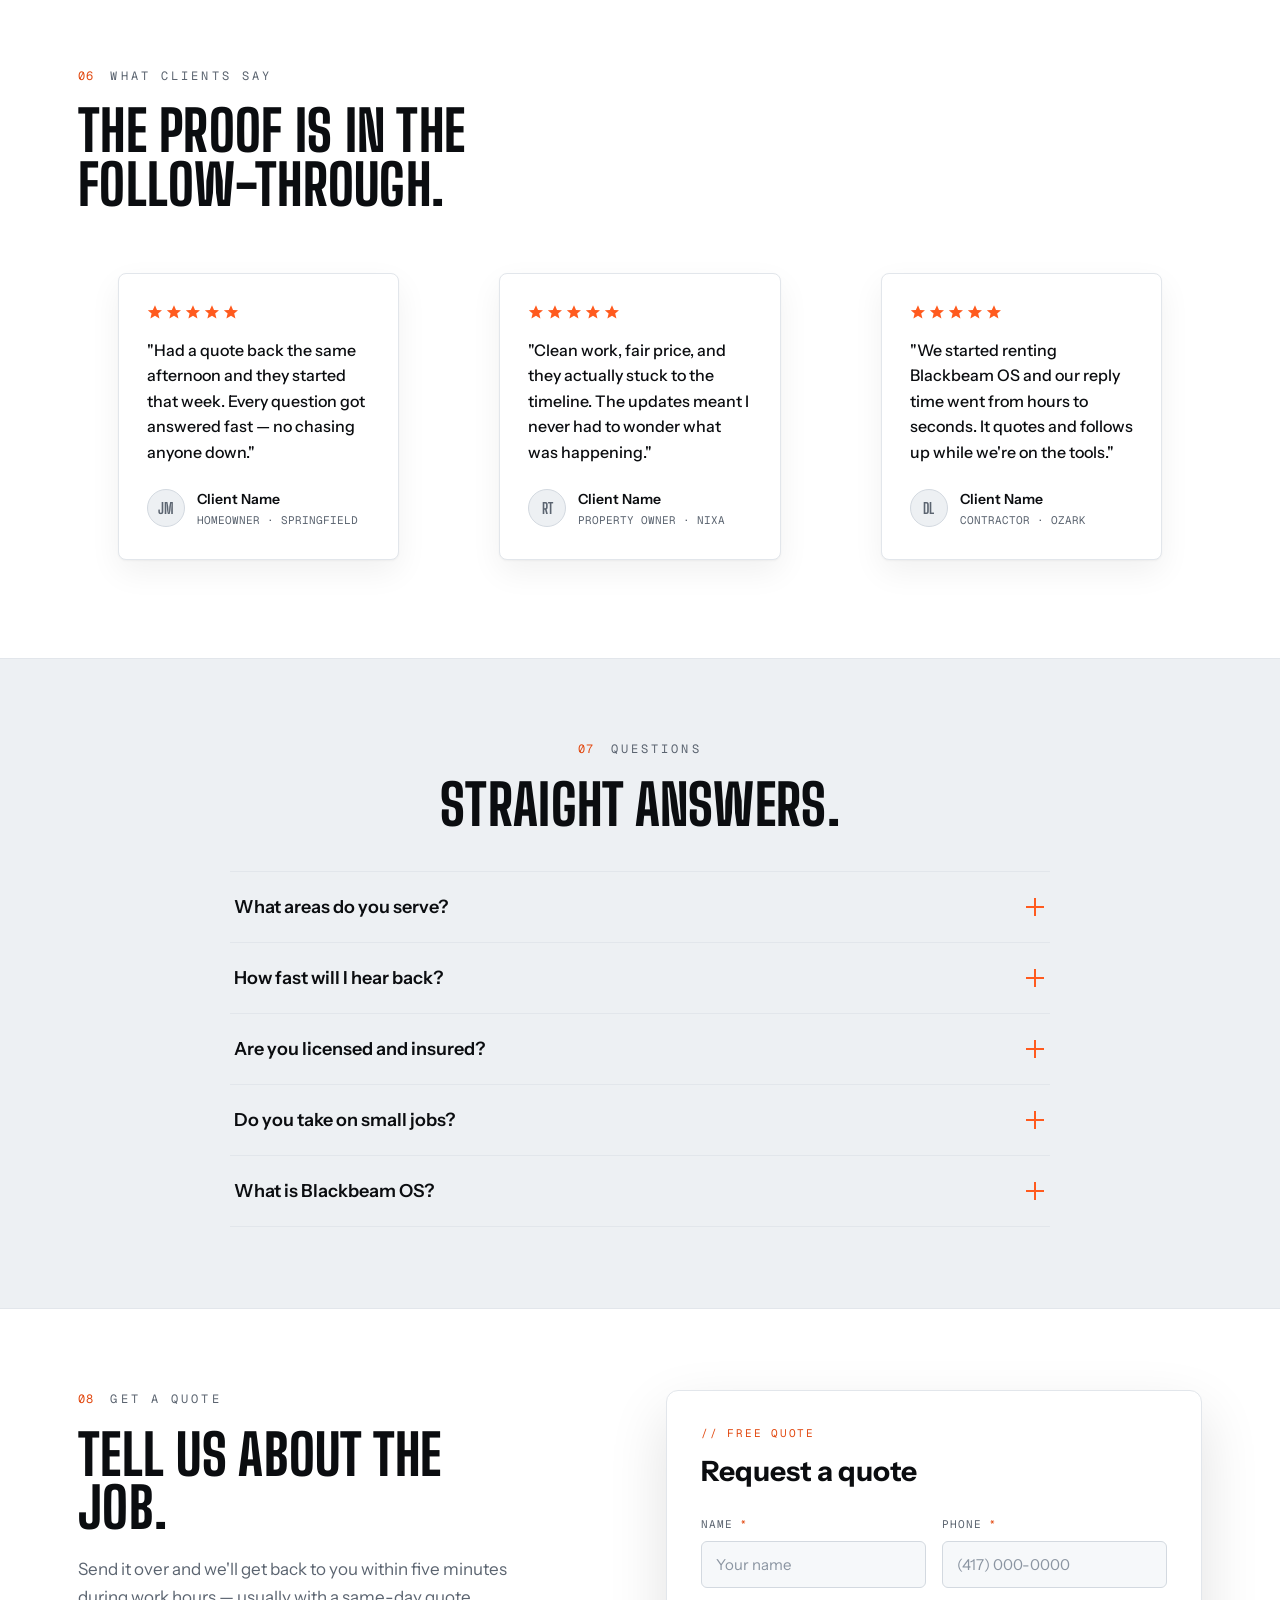
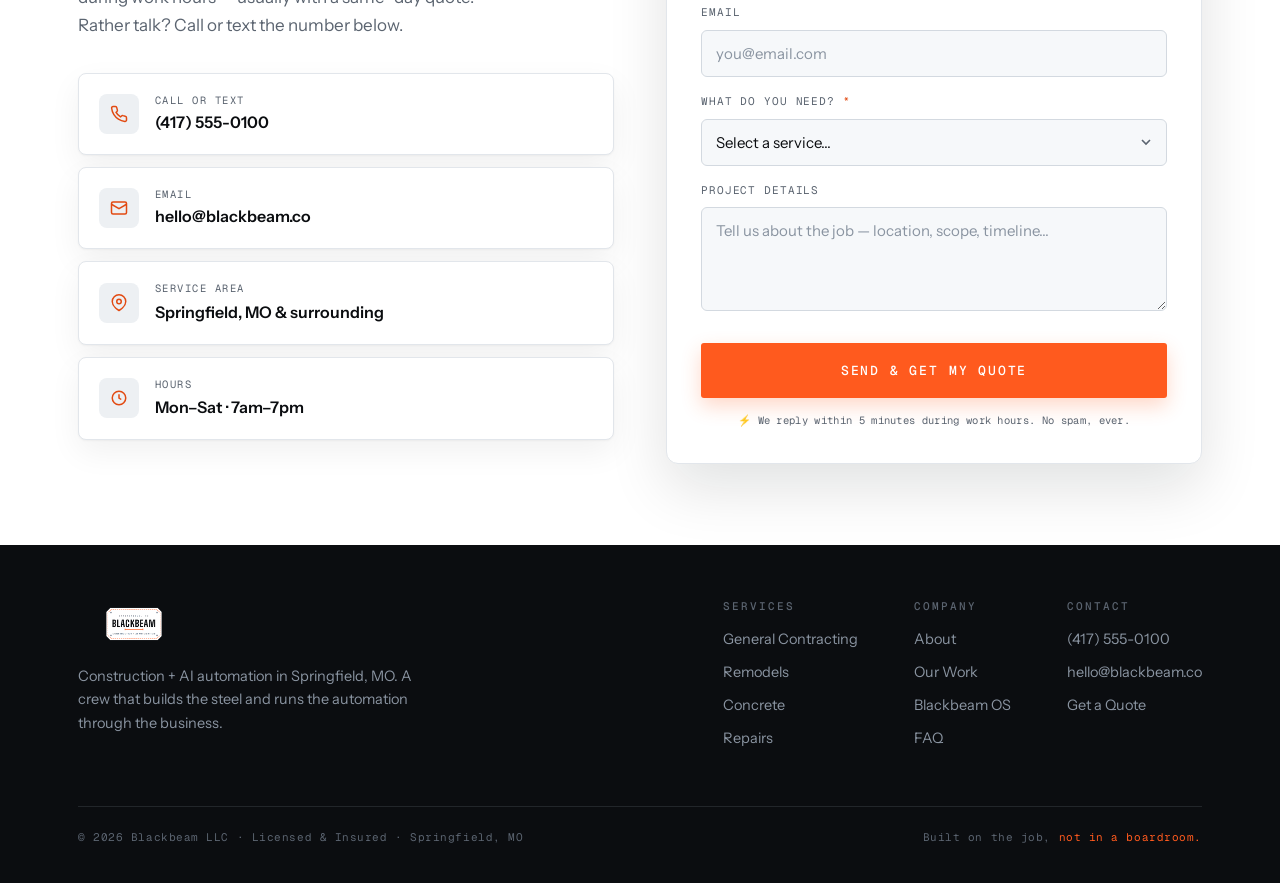
==== commit e55271c3: "Replace logo SVGs with transparent brand PNGs - Add assets/ with 4 background-stripped logo PNGs (pl" ====
--- a/index.html
+++ b/index.html
@@ -19,18 +19,19 @@
 <meta property="og:title" content="Blackbeam | Construction &amp; Remodeling in Springfield, MO" />
 <meta property="og:description" content="A licensed, insured Springfield construction crew with same-day quotes and five-minute replies. Get a free quote today." />
 <meta property="og:url" content="https://blackbeam.co/" />
-<meta property="og:image" content="https://blackbeam.co/og-image.jpg" />
+<meta property="og:image" content="https://blackbeam.co/assets/blackbeam-badge-dark.png" />
 <!-- Twitter -->
 <meta name="twitter:card" content="summary_large_image" />
 <meta name="twitter:title" content="Blackbeam | Construction &amp; Remodeling in Springfield, MO" />
 <meta name="twitter:description" content="A licensed, insured Springfield construction crew with same-day quotes and five-minute replies." />
-<meta name="twitter:image" content="https://blackbeam.co/og-image.jpg" />
+<meta name="twitter:image" content="https://blackbeam.co/assets/blackbeam-badge-dark.png" />
 <meta name="geo.region" content="US-MO" />
 <meta name="geo.placename" content="Springfield, Missouri" />
 <meta property="og:locale" content="en_US" />
 <meta name="theme-color" content="#FF5A1E" />
 
-<link rel="icon" href="data:image/svg+xml,%3Csvg xmlns='http://www.w3.org/2000/svg' viewBox='0 0 100 100'%3E%3Crect width='100' height='100' rx='16' fill='%230B0D10'/%3E%3Crect x='14' y='22' width='72' height='56' rx='8' fill='none' stroke='%23FF5A1E' stroke-width='4'/%3E%3Ctext x='50' y='58' font-family='Arial Black,sans-serif' font-size='34' font-weight='900' fill='%23fff' text-anchor='middle'%3EBB%3C/text%3E%3Crect x='34' y='64' width='32' height='4' fill='%23FF5A1E'/%3E%3C/svg%3E" />
+<link rel="icon" type="image/png" href="assets/blackbeam-plate-icon.png" />
+<link rel="apple-touch-icon" href="assets/blackbeam-avatar.png" />
 
 <link rel="preconnect" href="https://fonts.googleapis.com">
 <link rel="preconnect" href="https://fonts.gstatic.com" crossorigin>
@@ -50,8 +51,8 @@
   "telephone": "+1-417-555-0100",
   "email": "hello@blackbeam.co",
   "priceRange": "$$",
-  "image": "https://blackbeam.co/og-image.jpg",
-  "logo": "https://blackbeam.co/logo.png",
+  "image": "https://blackbeam.co/assets/blackbeam-badge-dark.png",
+  "logo": "https://blackbeam.co/assets/blackbeam-avatar.png",
   "address": {
     "@type": "PostalAddress",
     "addressLocality": "Springfield",
@@ -105,15 +106,7 @@
 <nav class="nav" id="nav" aria-label="Primary">
   <div class="nav-inner">
     <a href="index.html" class="brand" aria-label="Blackbeam — home">
-      <svg class="mark" viewBox="0 0 120 96" role="img" aria-label="Blackbeam nameplate logo">
-        <path d="M14 6 H92 L106 20 V76 L92 90 H14 L2 76 V20 Z" fill="#0B0D10" stroke="#0B0D10" stroke-width="4"/>
-        <path d="M22 15 H88 L98 25 V71 L88 81 H22 L11 71 V25 Z" fill="none" stroke="#FF5A1E" stroke-width="2.5" stroke-dasharray="7 5"/>
-        <circle cx="24" cy="26" r="3" fill="#5B6470"/><circle cx="84" cy="26" r="3" fill="#5B6470"/>
-        <circle cx="24" cy="70" r="3" fill="#5B6470"/><circle cx="84" cy="70" r="3" fill="#5B6470"/>
-        <text x="54" y="58" font-family="'Big Shoulders Display',sans-serif" font-size="34" font-weight="800" fill="#EDF0F3" text-anchor="middle">BB</text>
-        <rect x="40" y="62" width="28" height="4" rx="1" fill="#FF5A1E"/>
-        <rect x="40" y="62" width="4" height="8" rx="1" fill="#FF5A1E"/><rect x="64" y="62" width="4" height="8" rx="1" fill="#FF5A1E"/>
-      </svg>
+      <img class="logo-tile" src="assets/blackbeam-plate-icon.png" alt="Blackbeam badge" width="600" height="600">
       <span class="word">BLACKBEAM</span>
     </a>
     <div class="nav-links">
@@ -145,16 +138,16 @@
 <section class="hero" aria-label="Intro">
   <!-- ============================================================
        BORDER-TO-BORDER AUTOPLAY TRAILER
-       Placeholder = a construction timelapse ("26 months in 9 minutes").
-       Swap the two VIDEO_IDs below for your own trailer when it's ready
-       (use the SAME id in both the src and the &playlist= for looping).
+       Current video id: 3r33U_6Buiw (appears in the hero src, the &playlist=
+       loop param, and the modal data-embed below). To change it, replace all
+       three — use the SAME id in the src and &playlist= so it loops.
        Autoplay requires mute=1 — the sound button (bottom-right) opens the
        full trailer with audio. A self-hosted <video> is fine too:
        <video autoplay muted loop playsinline><source src="trailer.mp4"></video>
        ============================================================ -->
   <div class="hero-video">
     <iframe
-      src="https://www.youtube-nocookie.com/embed/ABvUTcVqfMY?autoplay=1&mute=1&loop=1&playlist=ABvUTcVqfMY&controls=0&showinfo=0&rel=0&modestbranding=1&iv_load_policy=3&playsinline=1&disablekb=1"
+      src="https://www.youtube-nocookie.com/embed/3r33U_6Buiw?autoplay=1&mute=1&loop=1&playlist=3r33U_6Buiw&controls=0&showinfo=0&rel=0&modestbranding=1&iv_load_policy=3&playsinline=1&disablekb=1"
       title="Construction timelapse" allow="autoplay; encrypted-media" frameborder="0" tabindex="-1" aria-hidden="true"></iframe>
   </div>
   <div class="hero-scrim"></div>
@@ -459,15 +452,7 @@
     <div class="foot-top">
       <div>
         <div class="foot-brand">
-          <svg class="mark" viewBox="0 0 120 96" role="img" aria-label="Blackbeam logo">
-            <path d="M14 6 H92 L106 20 V76 L92 90 H14 L2 76 V20 Z" fill="#0B0D10" stroke="#EDF0F3" stroke-width="4"/>
-            <path d="M22 15 H88 L98 25 V71 L88 81 H22 L11 71 V25 Z" fill="none" stroke="#FF5A1E" stroke-width="2.5" stroke-dasharray="7 5"/>
-            <circle cx="24" cy="26" r="3" fill="#5B6470"/><circle cx="84" cy="26" r="3" fill="#5B6470"/>
-            <circle cx="24" cy="70" r="3" fill="#5B6470"/><circle cx="84" cy="70" r="3" fill="#5B6470"/>
-            <text x="54" y="58" font-family="'Big Shoulders Display',sans-serif" font-size="34" font-weight="800" fill="#EDF0F3" text-anchor="middle">BB</text>
-            <rect x="40" y="62" width="28" height="4" rx="1" fill="#FF5A1E"/>
-          </svg>
-          <span class="word">BLACKBEAM</span>
+          <img class="foot-logo" src="assets/blackbeam-badge-dark.png" alt="Blackbeam — Construction + AI Automation" width="1784" height="730">
         </div>
         <p class="desc">Construction + AI automation in Springfield, MO. A crew that builds the steel and runs the automation through the business.</p>
       </div>
@@ -491,7 +476,7 @@
     <!-- The full trailer with sound + controls. Uses the same placeholder
          construction video as the hero — swap the id for your own trailer. -->
     <div class="modal-frame" id="modalFrame"
-         data-embed="https://www.youtube-nocookie.com/embed/ABvUTcVqfMY?autoplay=1&rel=0&modestbranding=1&playsinline=1">
+         data-embed="https://www.youtube-nocookie.com/embed/3r33U_6Buiw?autoplay=1&rel=0&modestbranding=1&playsinline=1">
       <div class="modal-placeholder">
         <div class="mp-icon"><svg viewBox="0 0 24 24"><path d="M8 5v14l11-7z"/></svg></div>
         <h3>Loading trailer…</h3>
--- a/styles.css
+++ b/styles.css
@@ -73,6 +73,7 @@
 .nav-inner{max-width:var(--maxw);margin:0 auto;padding:14px 28px;display:flex;align-items:center;justify-content:space-between;gap:20px}
 .brand{display:flex;align-items:center;gap:12px}
 .brand .mark{width:40px;height:32px;flex:none}
+.brand .logo-tile{width:auto;height:38px;object-fit:contain;flex:none}
 .brand .word{font-family:'Big Shoulders Display',sans-serif;font-weight:800;font-size:22px;letter-spacing:.04em;color:var(--ink);line-height:1}
 .nav-links{display:flex;align-items:center;gap:30px}
 .nav-links a{font-family:'Geist Mono',monospace;font-size:12.5px;letter-spacing:.08em;text-transform:uppercase;color:var(--steel);transition:color .2s}
@@ -287,6 +288,7 @@
 .foot-top{display:flex;justify-content:space-between;gap:40px;flex-wrap:wrap;align-items:flex-start}
 .foot-brand{display:flex;align-items:center;gap:14px;margin-bottom:18px}
 .foot-brand .mark{width:46px;height:37px}
+.foot-brand .foot-logo{width:auto;height:46px;object-fit:contain;flex:none}
 .foot-brand .word{font-family:'Big Shoulders Display',sans-serif;font-weight:800;font-size:26px;letter-spacing:.04em;color:#fff}
 .footer .desc{color:var(--steel-2);font-size:14.5px;line-height:1.6;max-width:34ch}
 .foot-cols{display:flex;gap:56px;flex-wrap:wrap}
@@ -333,6 +335,12 @@
 .mark-stage{aspect-ratio:4/3;display:flex;align-items:center;justify-content:center;border:1px solid var(--line);border-radius:12px;background:radial-gradient(120% 120% at 30% 20%,#181C22,#0B0D10);position:relative;overflow:hidden;box-shadow:var(--shadow-lg)}
 .mark-stage::after{content:"";position:absolute;inset:0;background-image:linear-gradient(rgba(139,148,161,.12) 1px,transparent 1px),linear-gradient(90deg,rgba(139,148,161,.12) 1px,transparent 1px);background-size:40px 40px}
 .mark-stage svg{width:70%;position:relative;z-index:1;filter:drop-shadow(0 24px 40px rgba(0,0,0,.5))}
+.mark-stage .stage-img{width:84%;height:auto;position:relative;z-index:1}
+.mark-stage.light{background:var(--fog)}
+.mark-stage.light::after{display:none}
+.mark-stage.light .stage-img{width:78%}
+/* the mark — showcase nameplate on fog */
+.mark-showcase{display:block;width:100%;max-width:540px;height:auto;margin:34px 0 6px}
 /* values */
 .values-grid{display:grid;grid-template-columns:repeat(3,1fr);gap:20px;margin-top:44px}
 .value{border:1px solid var(--line);border-radius:8px;padding:32px 28px;background:var(--paper);box-shadow:var(--shadow)}
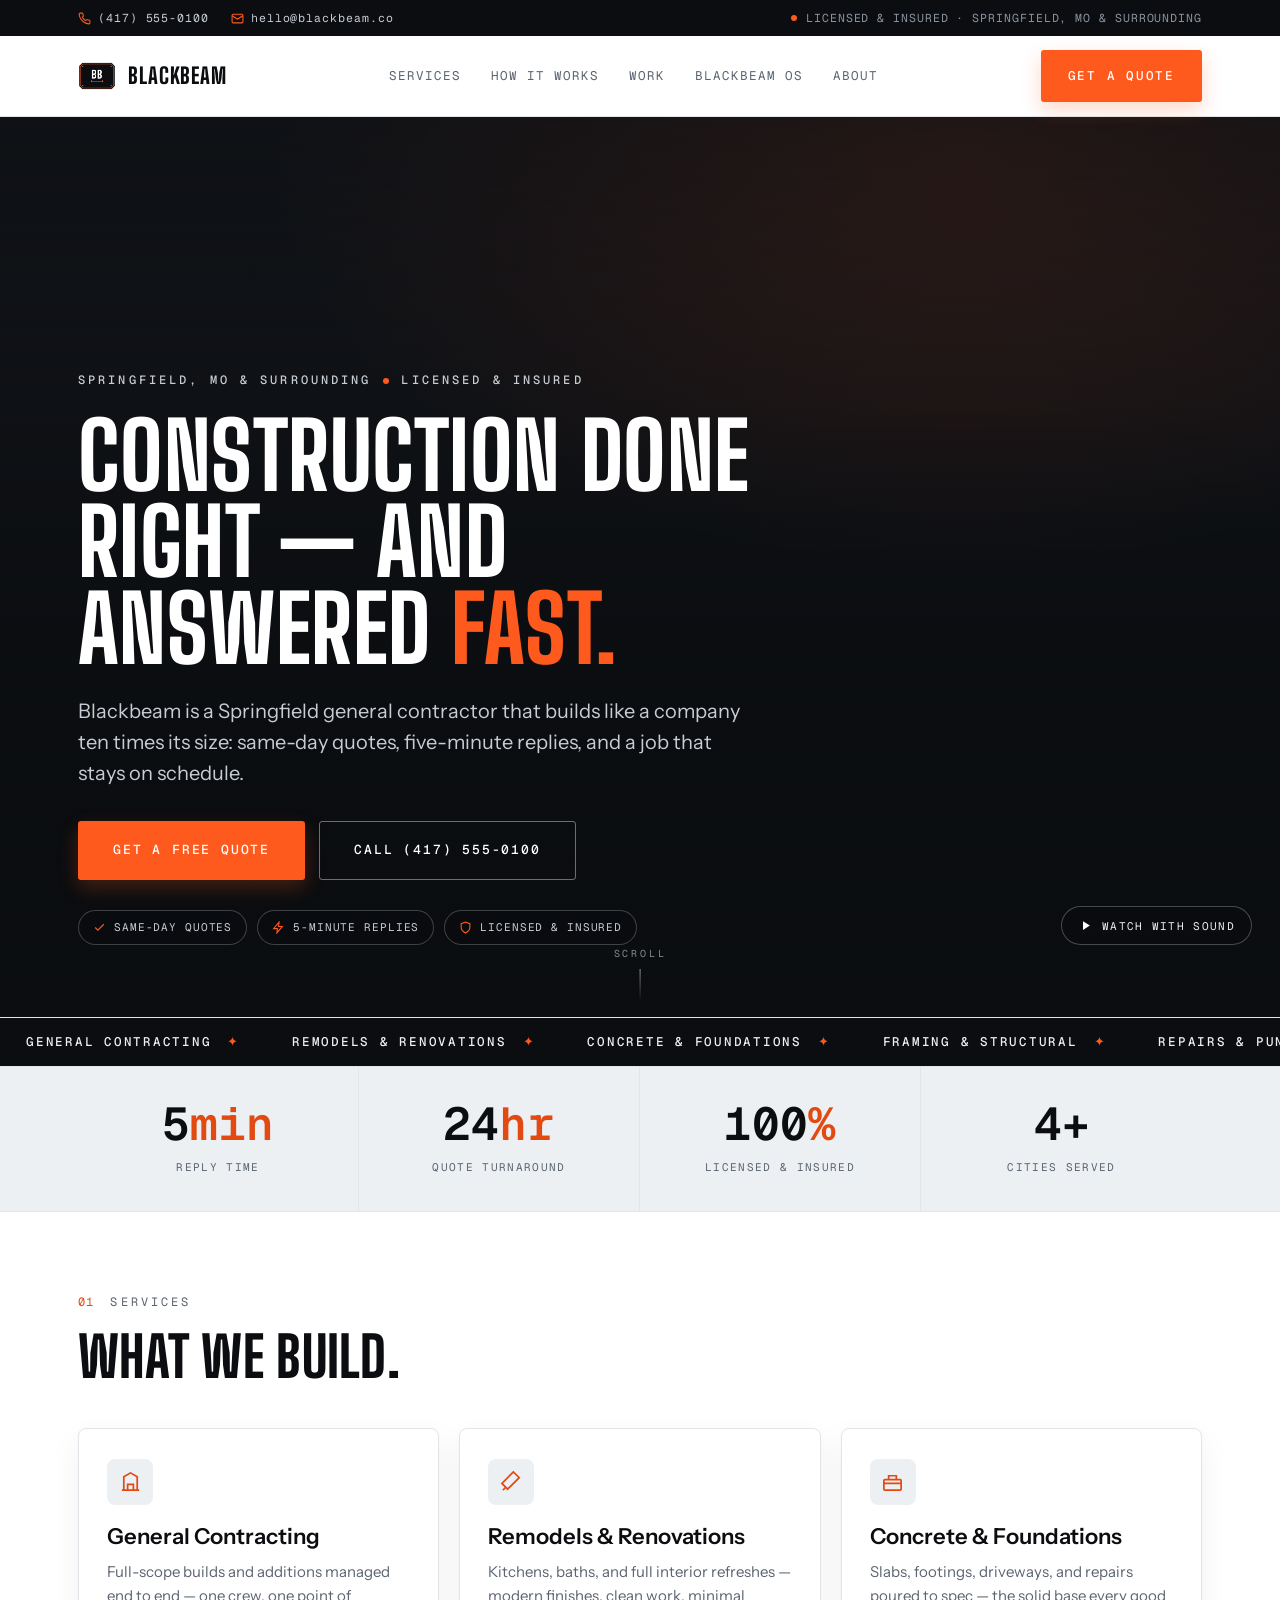
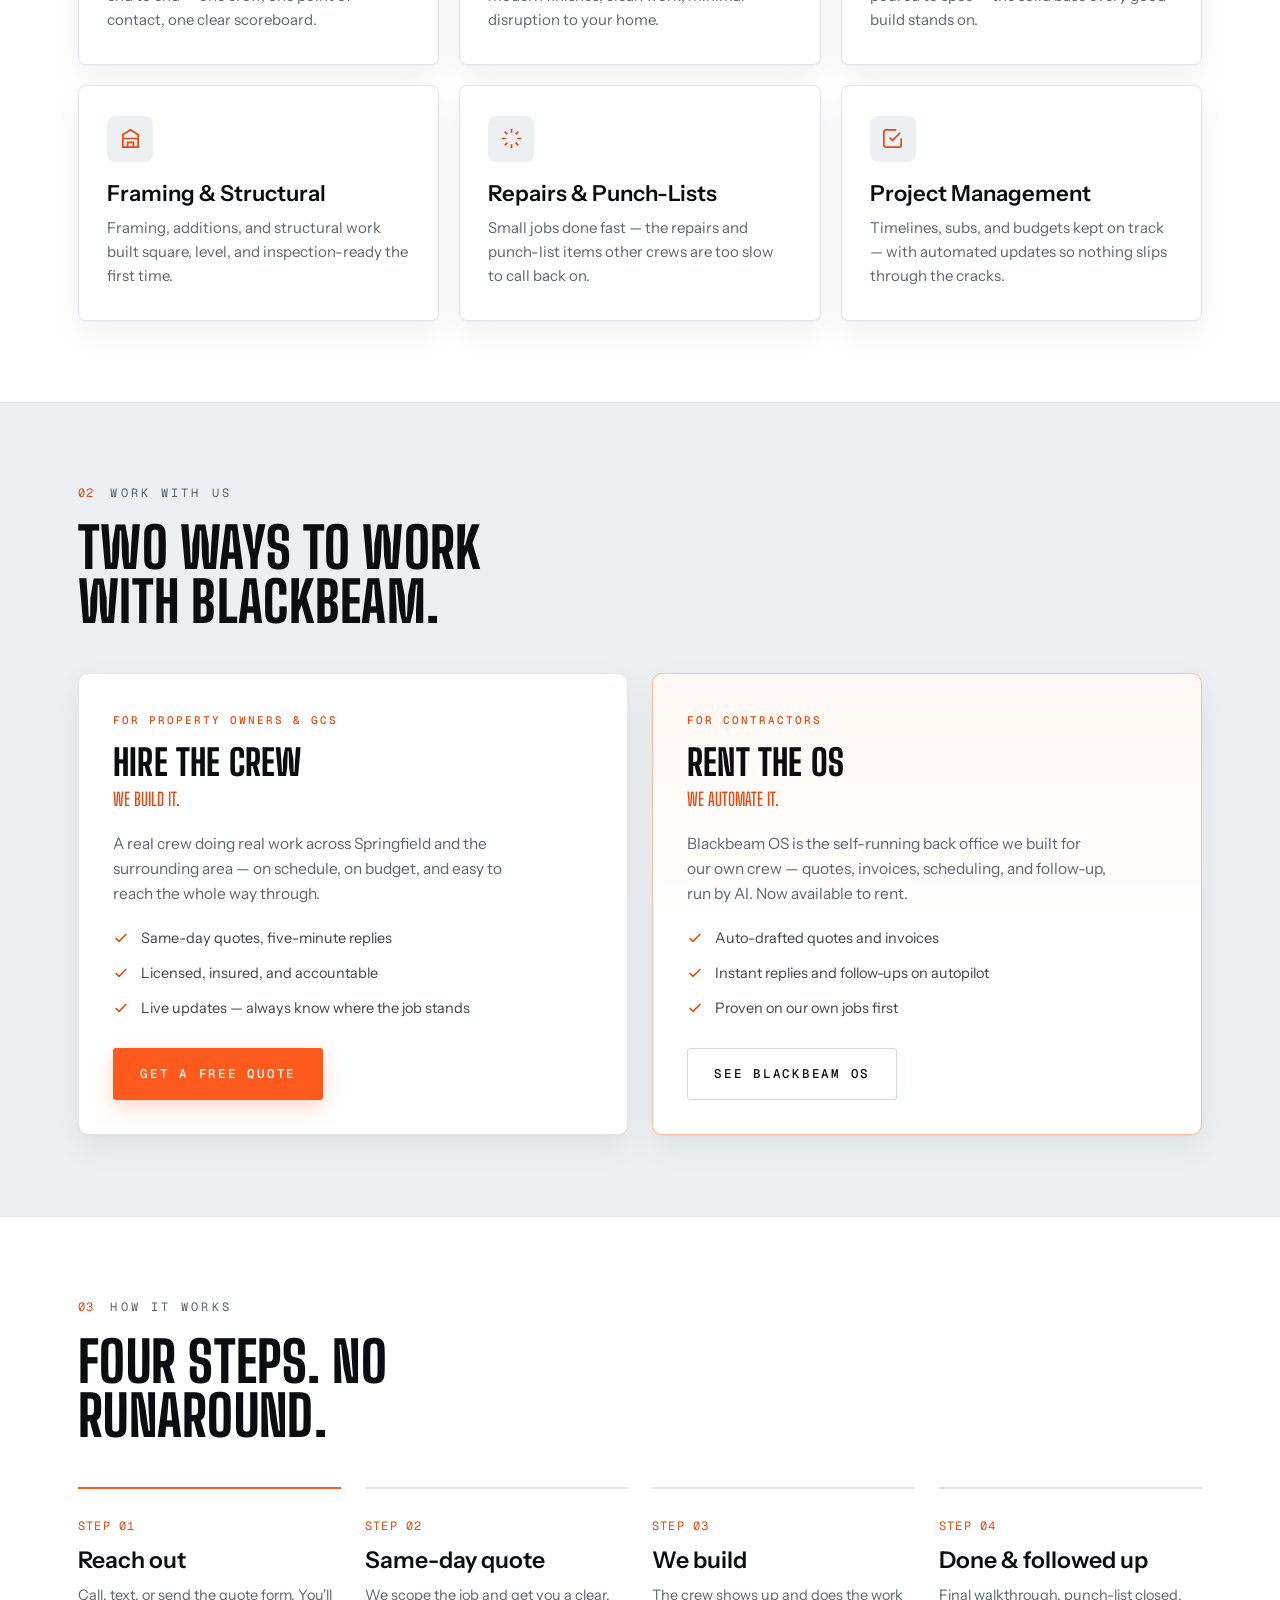
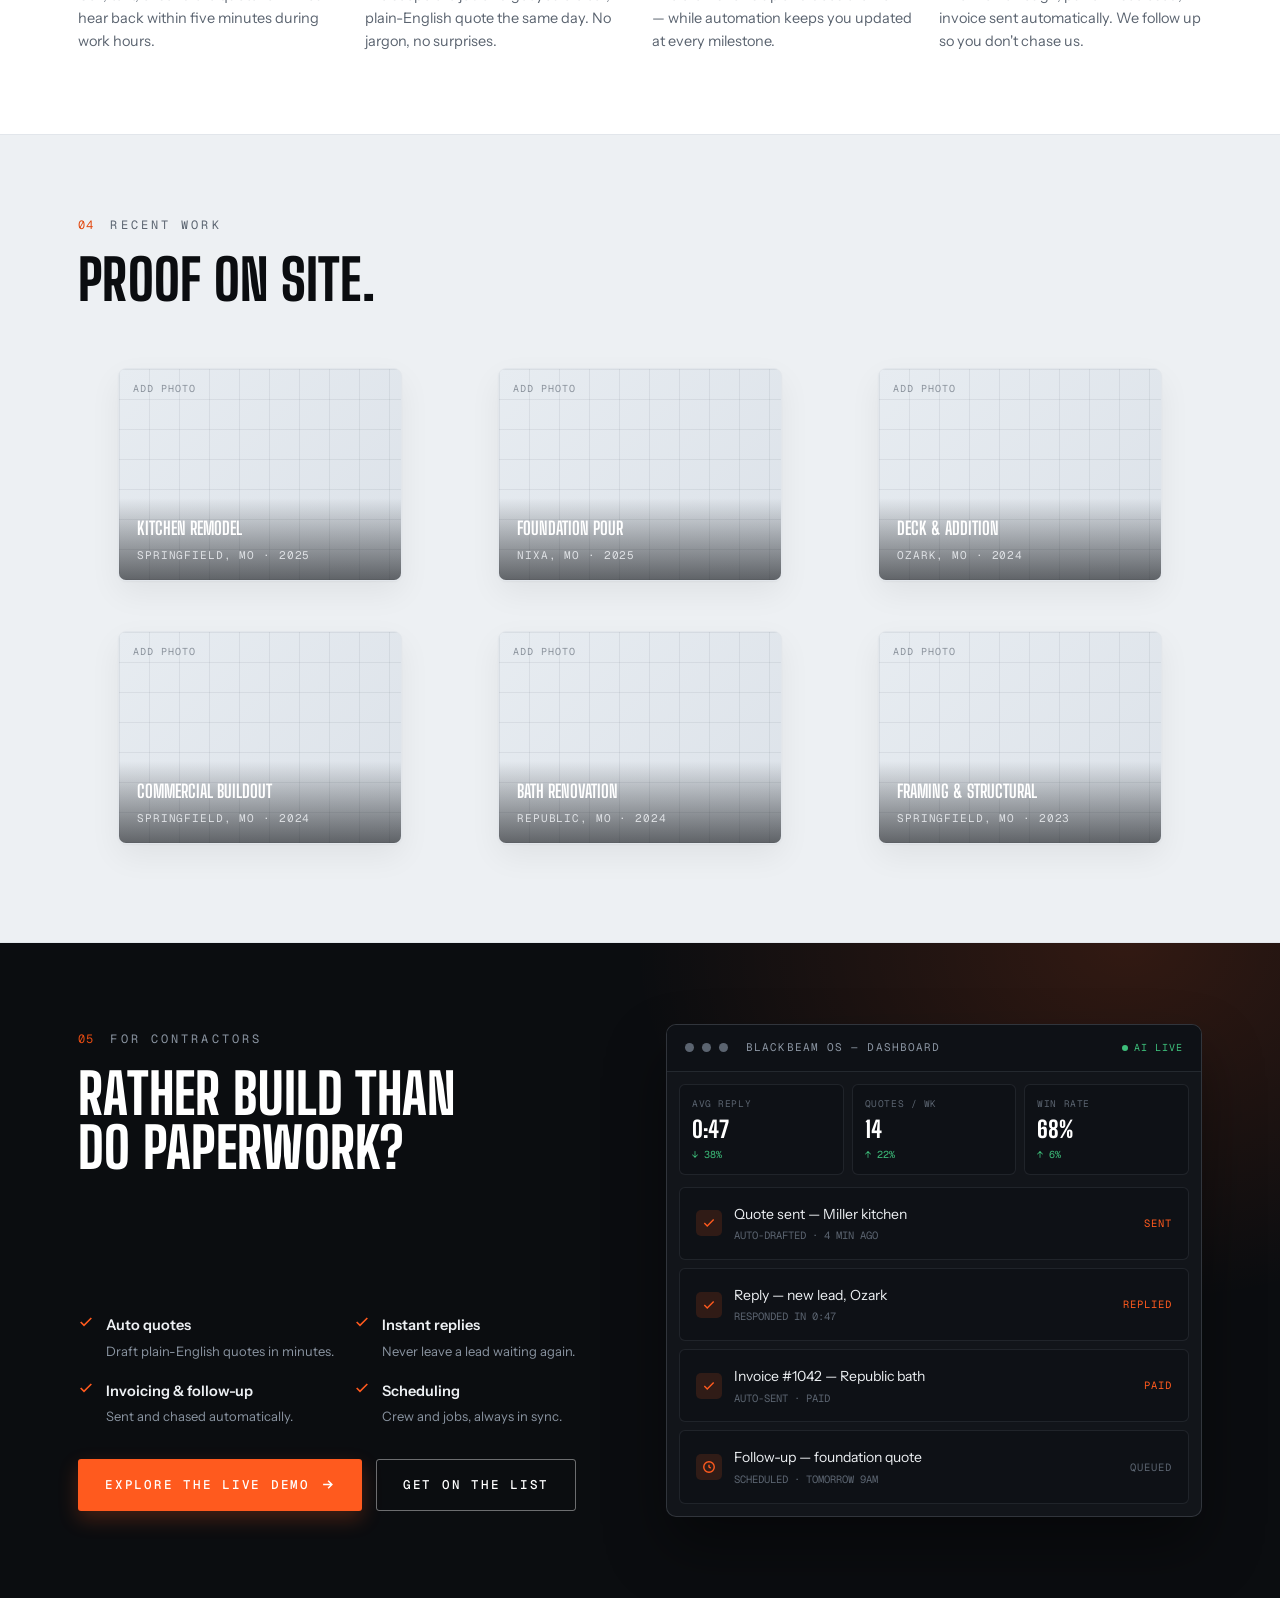
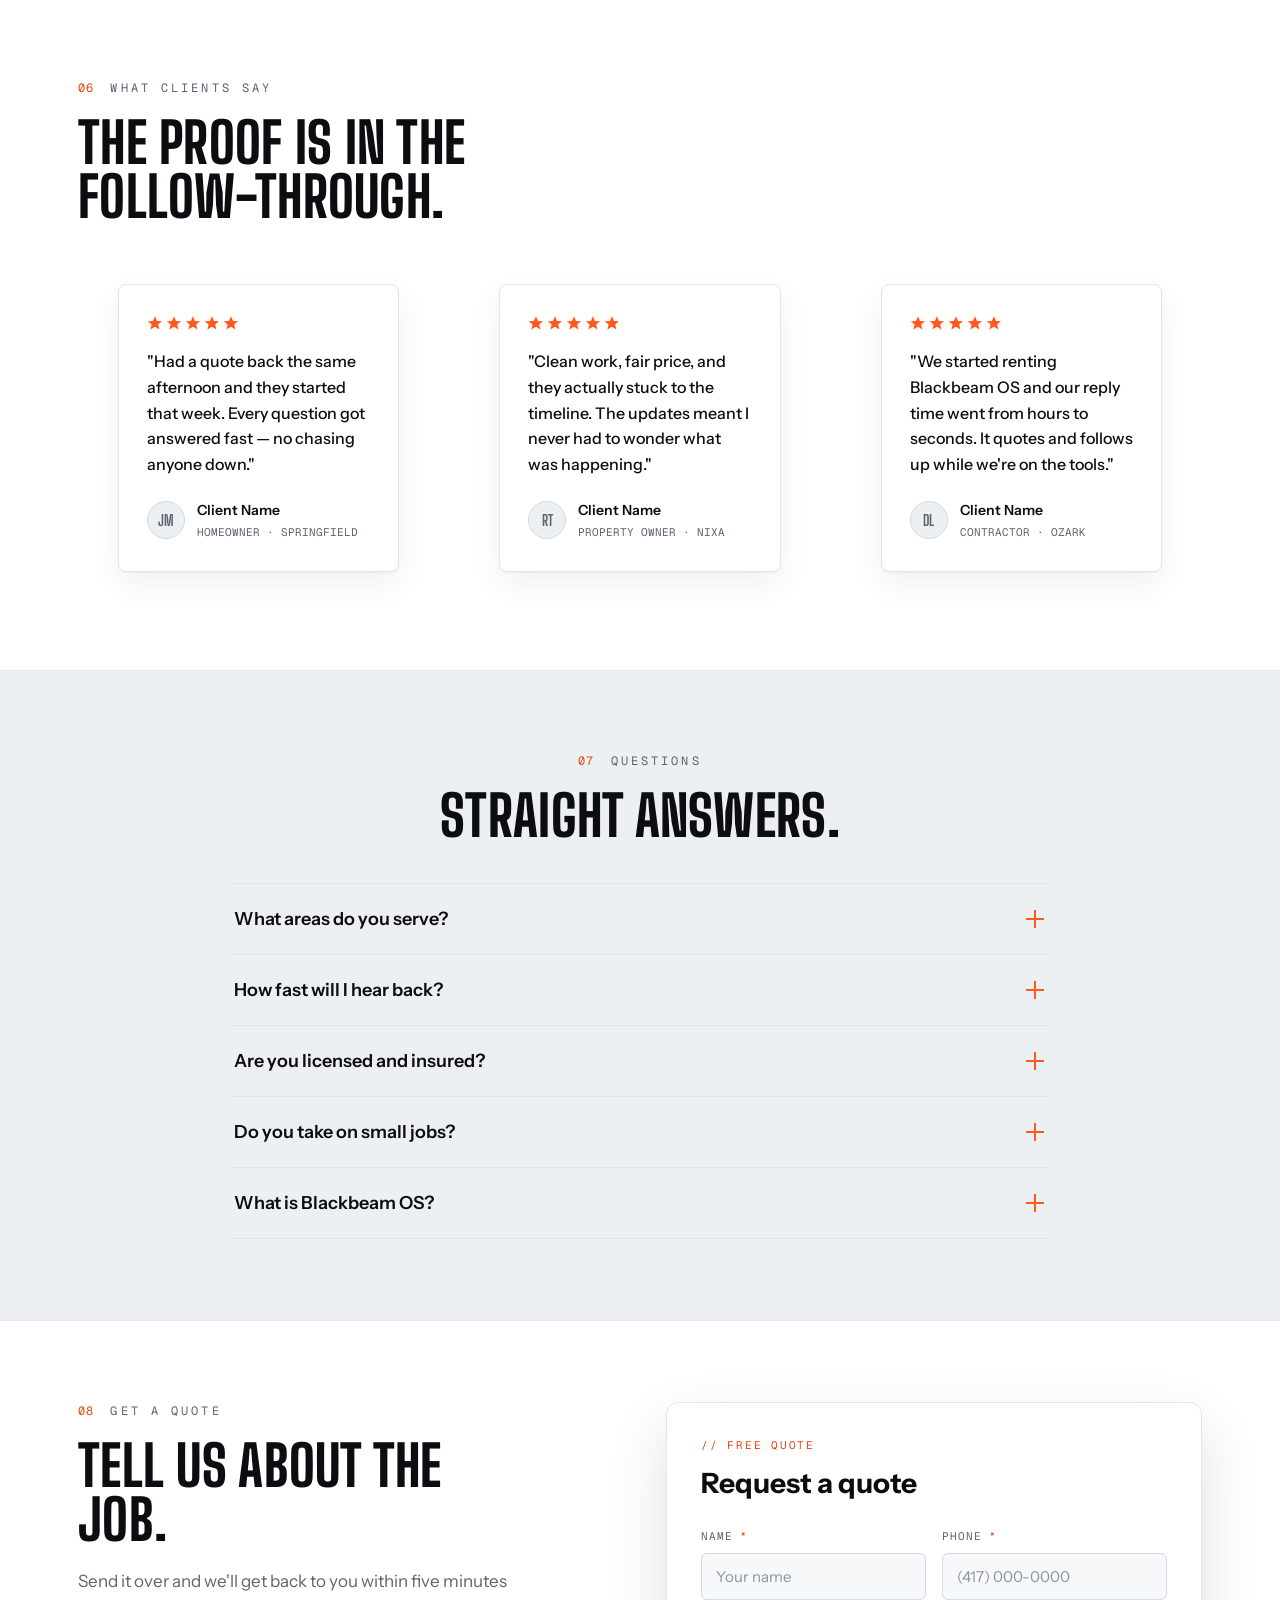
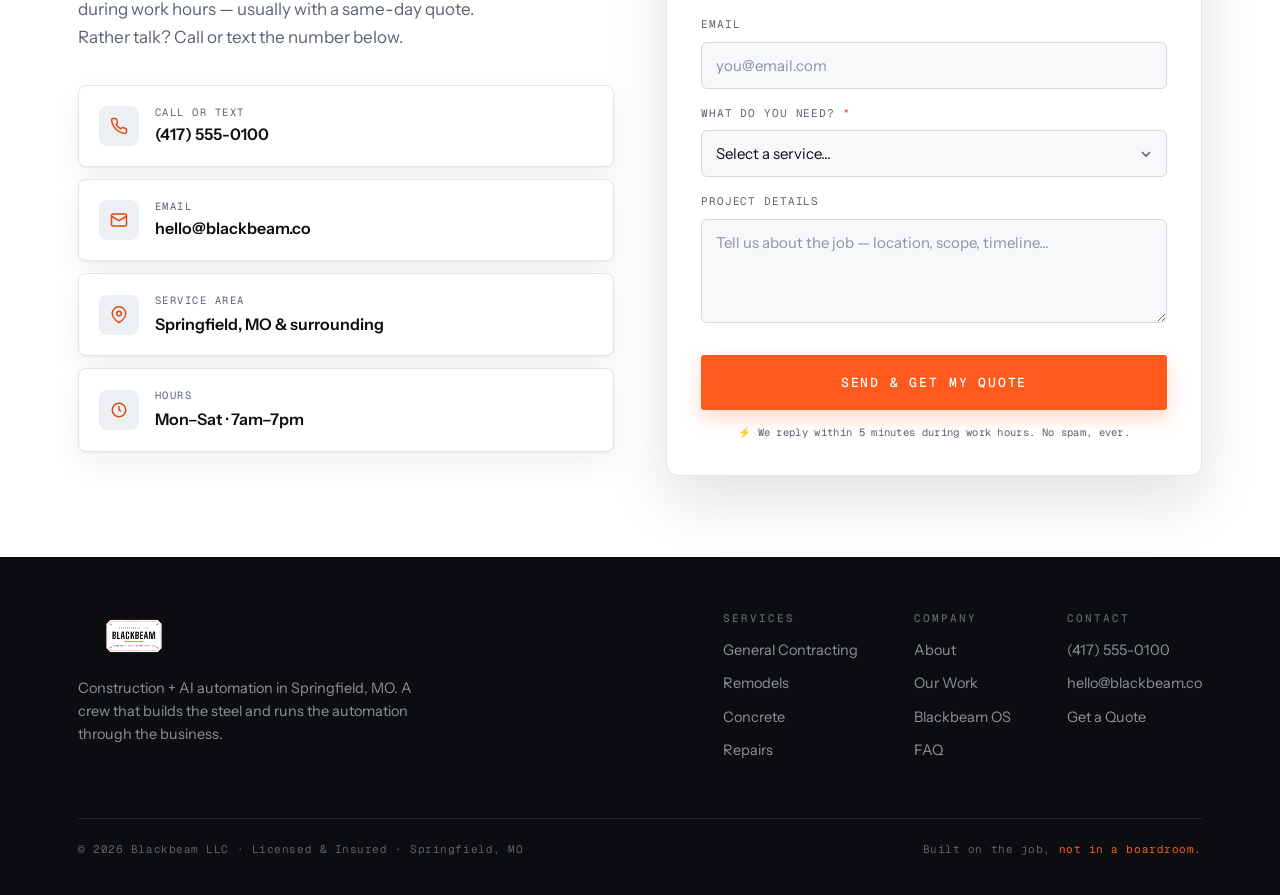
==== commit 46e5e901: "Add Blackbeam OS app shell at /os/ - Static, no-build SPA matching the brand (dark cockpit + light t" ====
--- a/index.html
+++ b/index.html
@@ -36,7 +36,7 @@
 <link rel="preconnect" href="https://fonts.googleapis.com">
 <link rel="preconnect" href="https://fonts.gstatic.com" crossorigin>
 <link href="https://fonts.googleapis.com/css2?family=Big+Shoulders+Display:wght@500;600;700;800;900&family=Instrument+Sans:ital,wght@0,400;0,500;0,600;1,400&family=Geist+Mono:wght@400;500;600&display=swap" rel="stylesheet">
-<link rel="stylesheet" href="styles.css">
+<link rel="stylesheet" href="styles.css?v=3">
 
 <!-- ============ STRUCTURED DATA ============ -->
 <script type="application/ld+json">
@@ -328,12 +328,17 @@
           <div class="os-feat"><svg class="ck" viewBox="0 0 24 24"><path d="M20 6 9 17l-5-5"/></svg><div><b>Scheduling</b><span>Crew and jobs, always in sync.</span></div></div>
         </div>
         <div class="cta">
-          <a href="#contact" class="btn btn-primary">Get on the List</a>
-          <button class="btn btn-ghost-light" data-trailer><svg viewBox="0 0 24 24" fill="currentColor" style="width:15px;height:15px"><path d="M8 5v14l11-7z"/></svg> Watch the Trailer</button>
+          <a href="os/index.html" class="btn btn-primary">Explore the live demo <svg viewBox="0 0 24 24" fill="none" stroke="currentColor" stroke-width="2.4" style="width:15px;height:15px"><path d="M5 12h14M13 6l6 6-6 6"/></svg></a>
+          <a href="#contact" class="btn btn-ghost-light">Get on the List</a>
         </div>
       </div>
       <div class="os-panel reveal" aria-hidden="true">
-        <div class="bar"><span class="d"></span><span class="d"></span><span class="d"></span><span class="ttl">BLACKBEAM OS — TODAY</span></div>
+        <div class="bar"><span class="d"></span><span class="d"></span><span class="d"></span><span class="ttl">BLACKBEAM OS — DASHBOARD</span><span class="live"><span class="ld"></span>AI LIVE</span></div>
+        <div class="os-stats">
+          <div class="os-stat"><span class="k">Avg reply</span><span class="v">0:47</span><span class="dl">↓ 38%</span></div>
+          <div class="os-stat"><span class="k">Quotes / wk</span><span class="v">14</span><span class="dl">↑ 22%</span></div>
+          <div class="os-stat"><span class="k">Win rate</span><span class="v">68%</span><span class="dl">↑ 6%</span></div>
+        </div>
         <div class="os-rows">
           <div class="os-row"><div class="l"><span class="tick"><svg viewBox="0 0 24 24"><path d="M20 6 9 17l-5-5"/></svg></span><div><div class="name">Quote sent — Miller kitchen</div><div class="sub">AUTO-DRAFTED · 4 MIN AGO</div></div></div><span class="status">Sent</span></div>
           <div class="os-row"><div class="l"><span class="tick"><svg viewBox="0 0 24 24"><path d="M20 6 9 17l-5-5"/></svg></span><div><div class="name">Reply — new lead, Ozark</div><div class="sub">RESPONDED IN 0:47</div></div></div><span class="status">Replied</span></div>
@@ -485,6 +490,6 @@
   </div>
 </div>
 
-<script src="script.js" defer></script>
+<script src="script.js?v=2" defer></script>
 </body>
 </html>
--- a/styles.css
+++ b/styles.css
@@ -208,6 +208,14 @@
 .os-panel .bar{display:flex;align-items:center;gap:8px;padding:14px 18px;border-bottom:1px solid rgba(139,148,161,.18);background:#0E1116}
 .os-panel .bar .d{width:9px;height:9px;border-radius:50%;background:var(--steel)}
 .os-panel .bar .ttl{margin-left:10px;font-family:'Geist Mono',monospace;font-size:11px;letter-spacing:.1em;color:var(--steel-2)}
+.os-panel .bar .live{margin-left:auto;display:flex;align-items:center;gap:6px;font-family:'Geist Mono',monospace;font-size:10px;letter-spacing:.1em;color:#3DBE7A}
+.os-panel .bar .live .ld{width:6px;height:6px;border-radius:50%;background:#3DBE7A;box-shadow:0 0 0 0 rgba(61,190,122,.6);animation:ospulse 2.4s infinite}
+@keyframes ospulse{0%{box-shadow:0 0 0 0 rgba(61,190,122,.5)}70%{box-shadow:0 0 0 6px rgba(61,190,122,0)}100%{box-shadow:0 0 0 0 rgba(61,190,122,0)}}
+.os-stats{display:grid;grid-template-columns:repeat(3,1fr);gap:8px;padding:12px 12px 0}
+.os-stat{background:#0E1116;border:1px solid rgba(139,148,161,.14);border-radius:6px;padding:11px 12px}
+.os-stat .k{display:block;font-family:'Geist Mono',monospace;font-size:9.5px;letter-spacing:.06em;text-transform:uppercase;color:var(--steel)}
+.os-stat .v{display:block;font-family:'Big Shoulders Display',sans-serif;font-weight:800;font-size:23px;color:#fff;line-height:1;margin-top:7px}
+.os-stat .dl{display:block;font-family:'Geist Mono',monospace;font-size:10px;color:#3DBE7A;margin-top:6px}
 .os-rows{padding:12px}
 .os-row{display:flex;align-items:center;justify-content:space-between;gap:12px;padding:15px 16px;border-radius:6px;margin-bottom:8px;background:#0E1116;border:1px solid rgba(139,148,161,.14)}
 .os-row:last-child{margin-bottom:0}
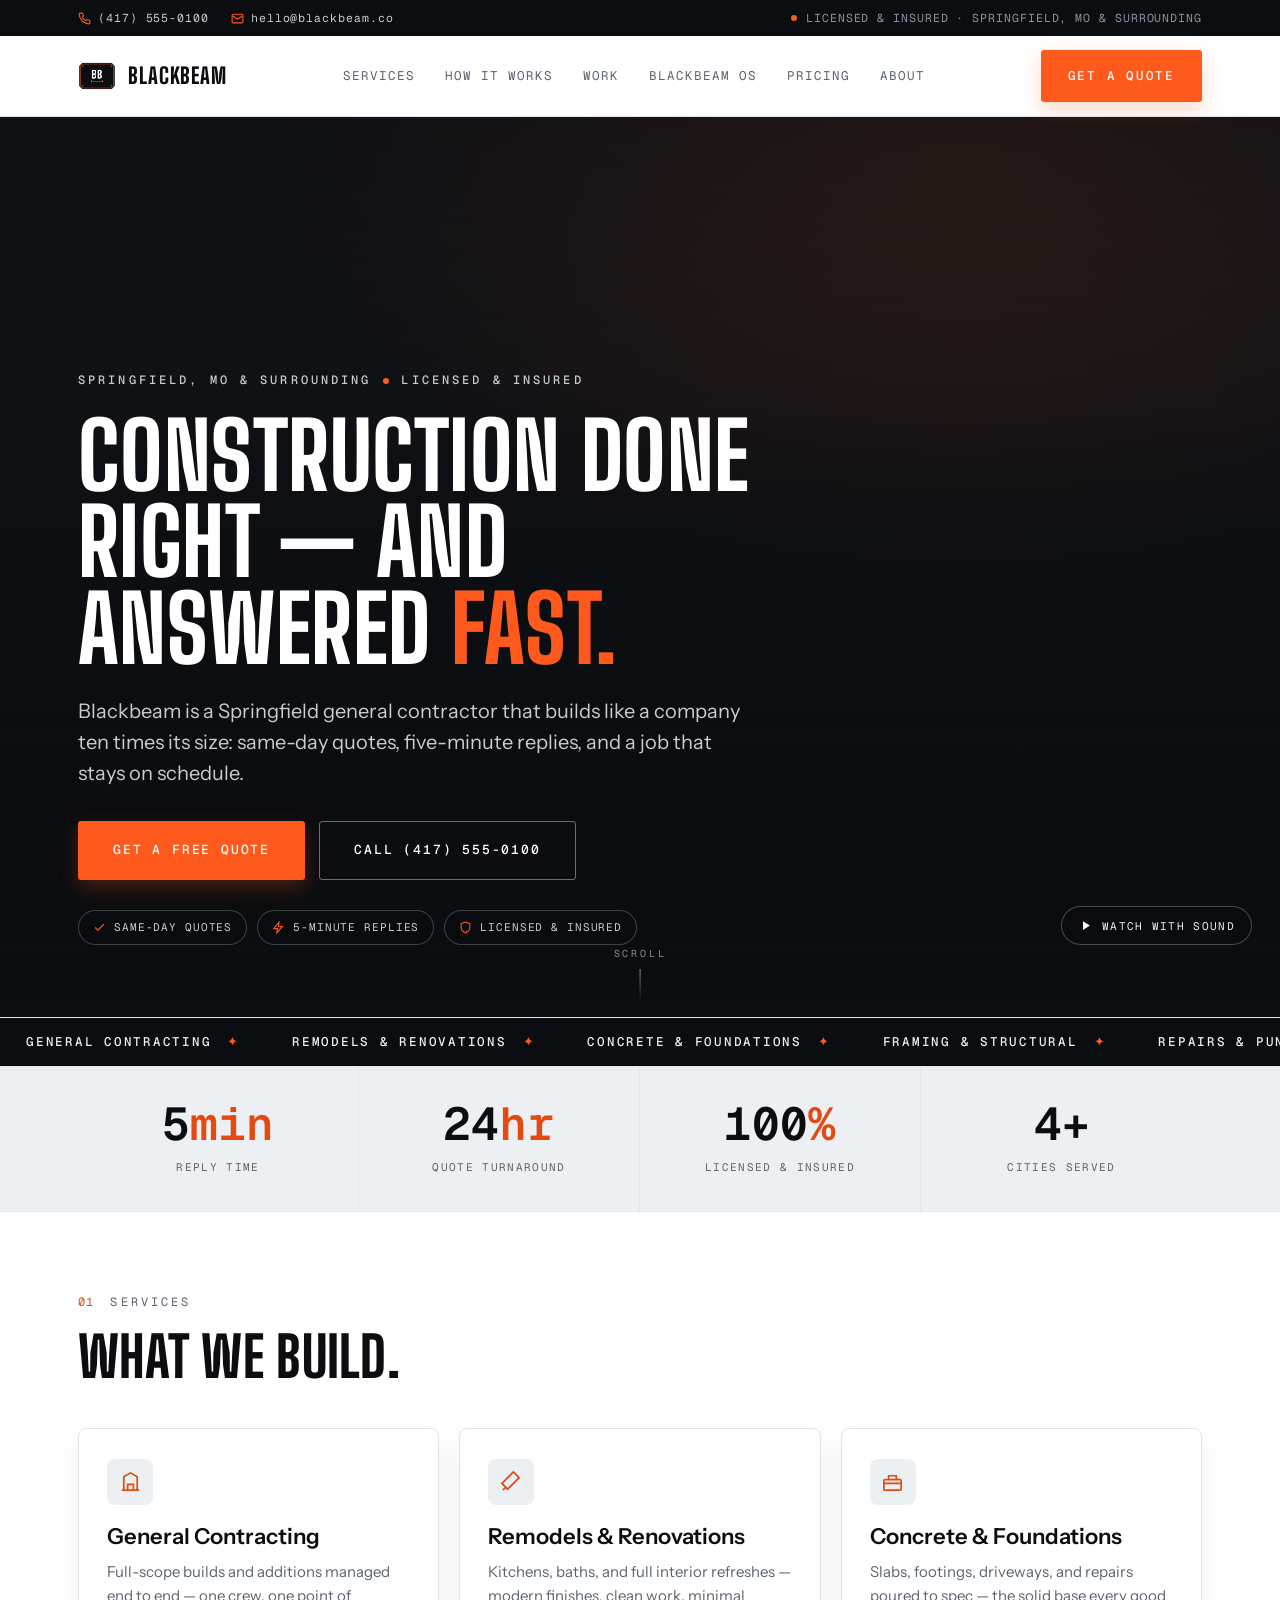
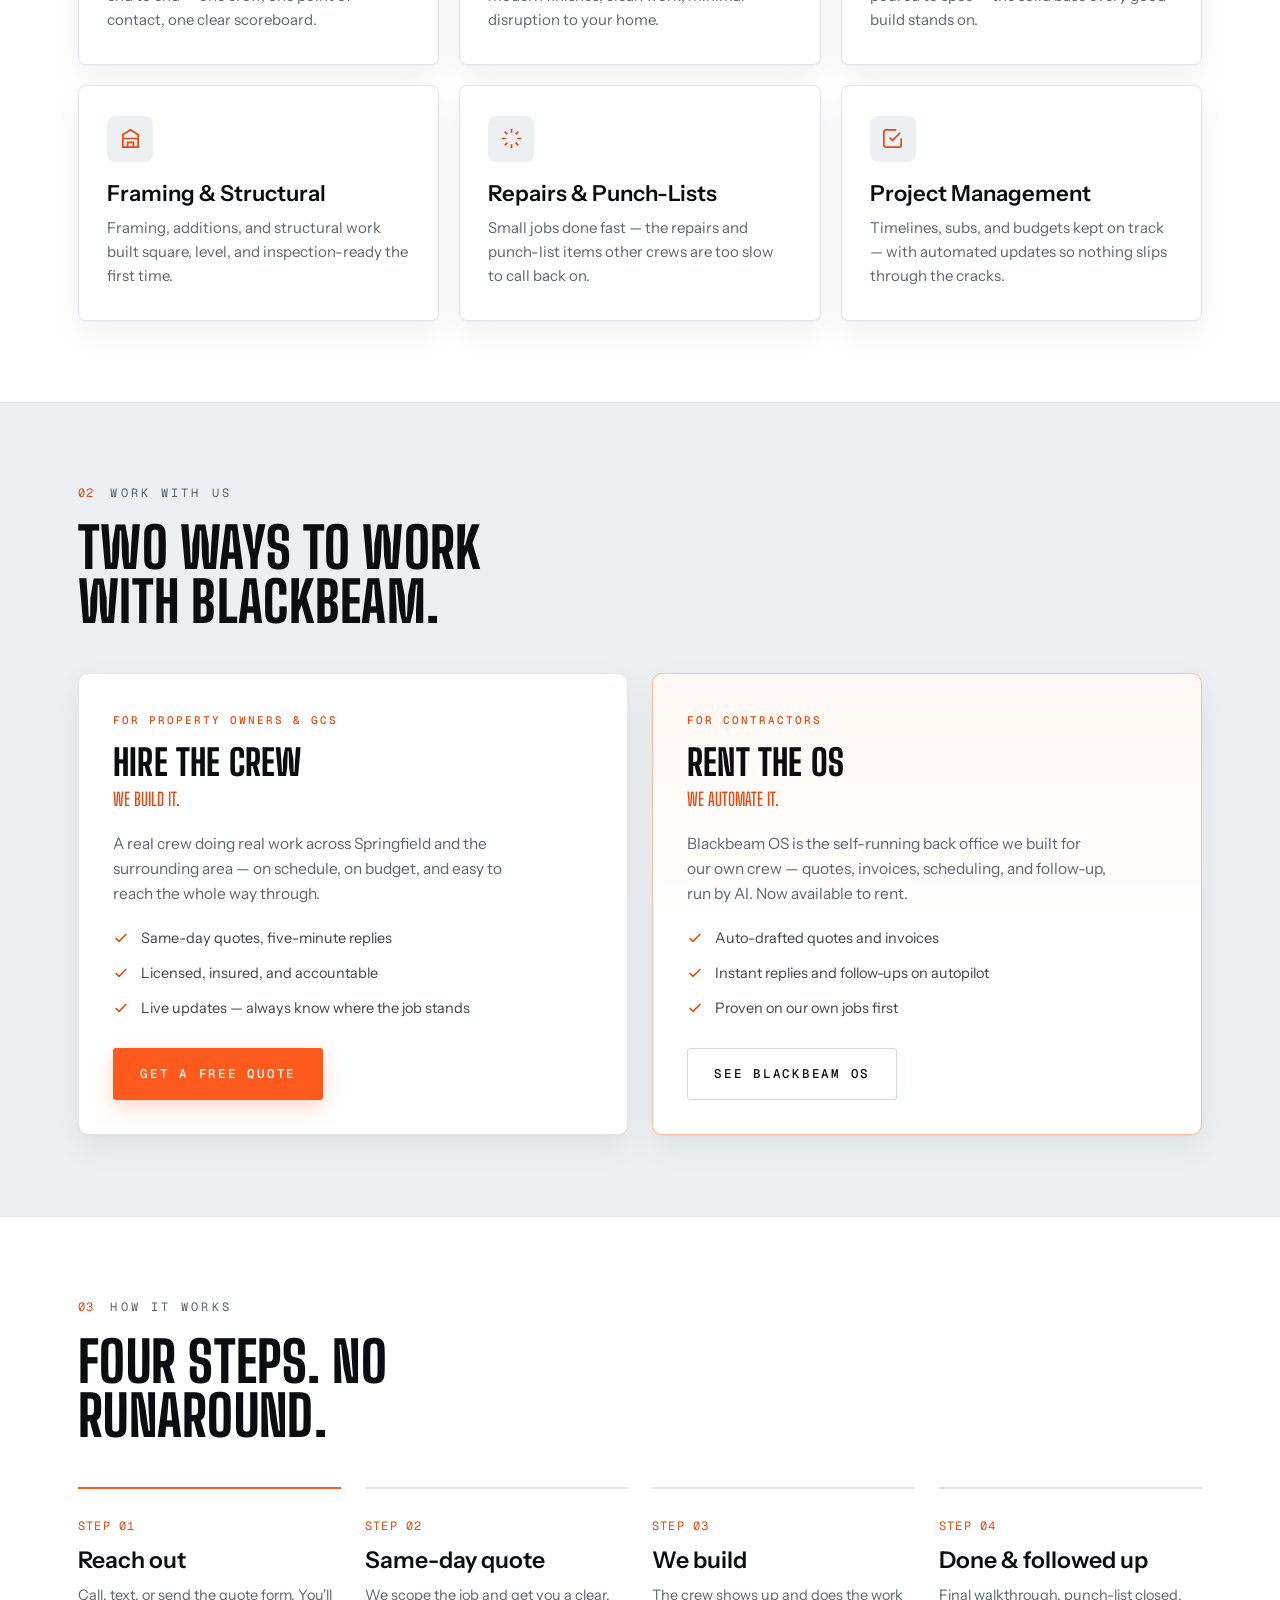
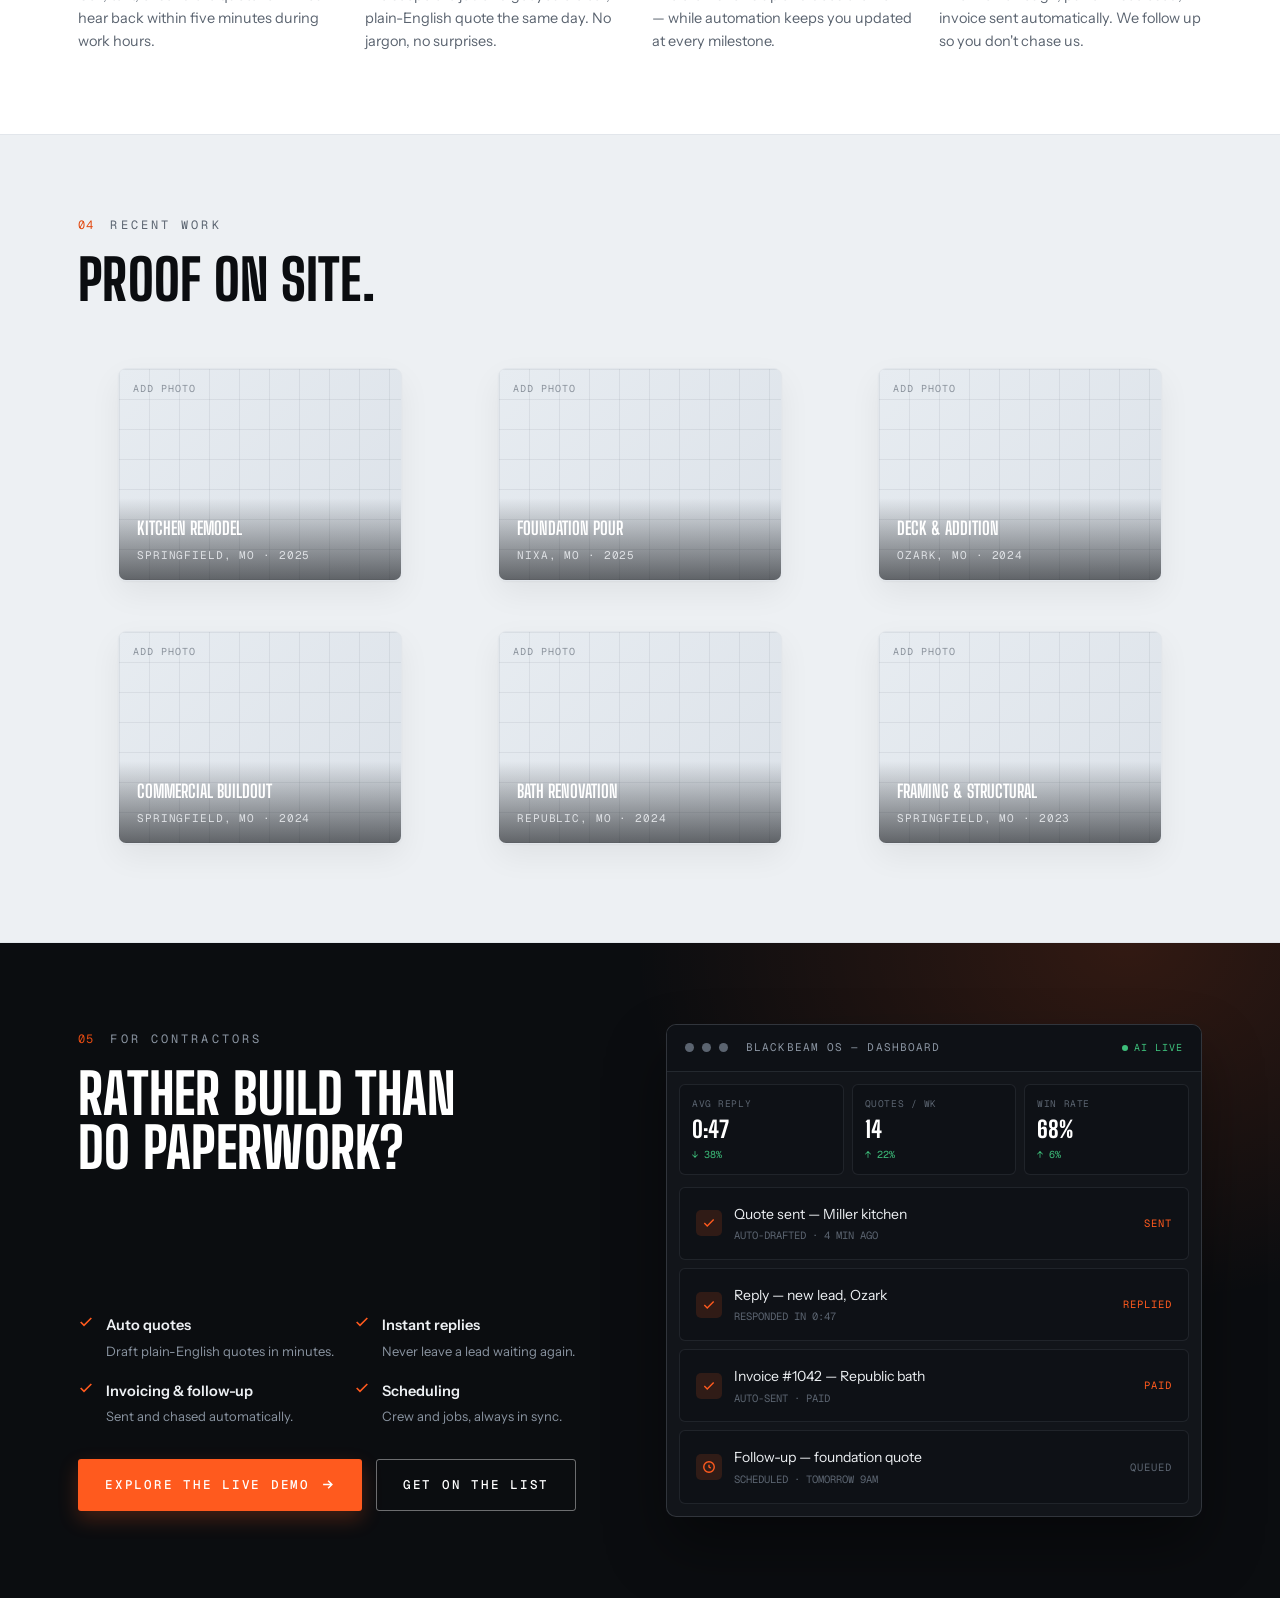
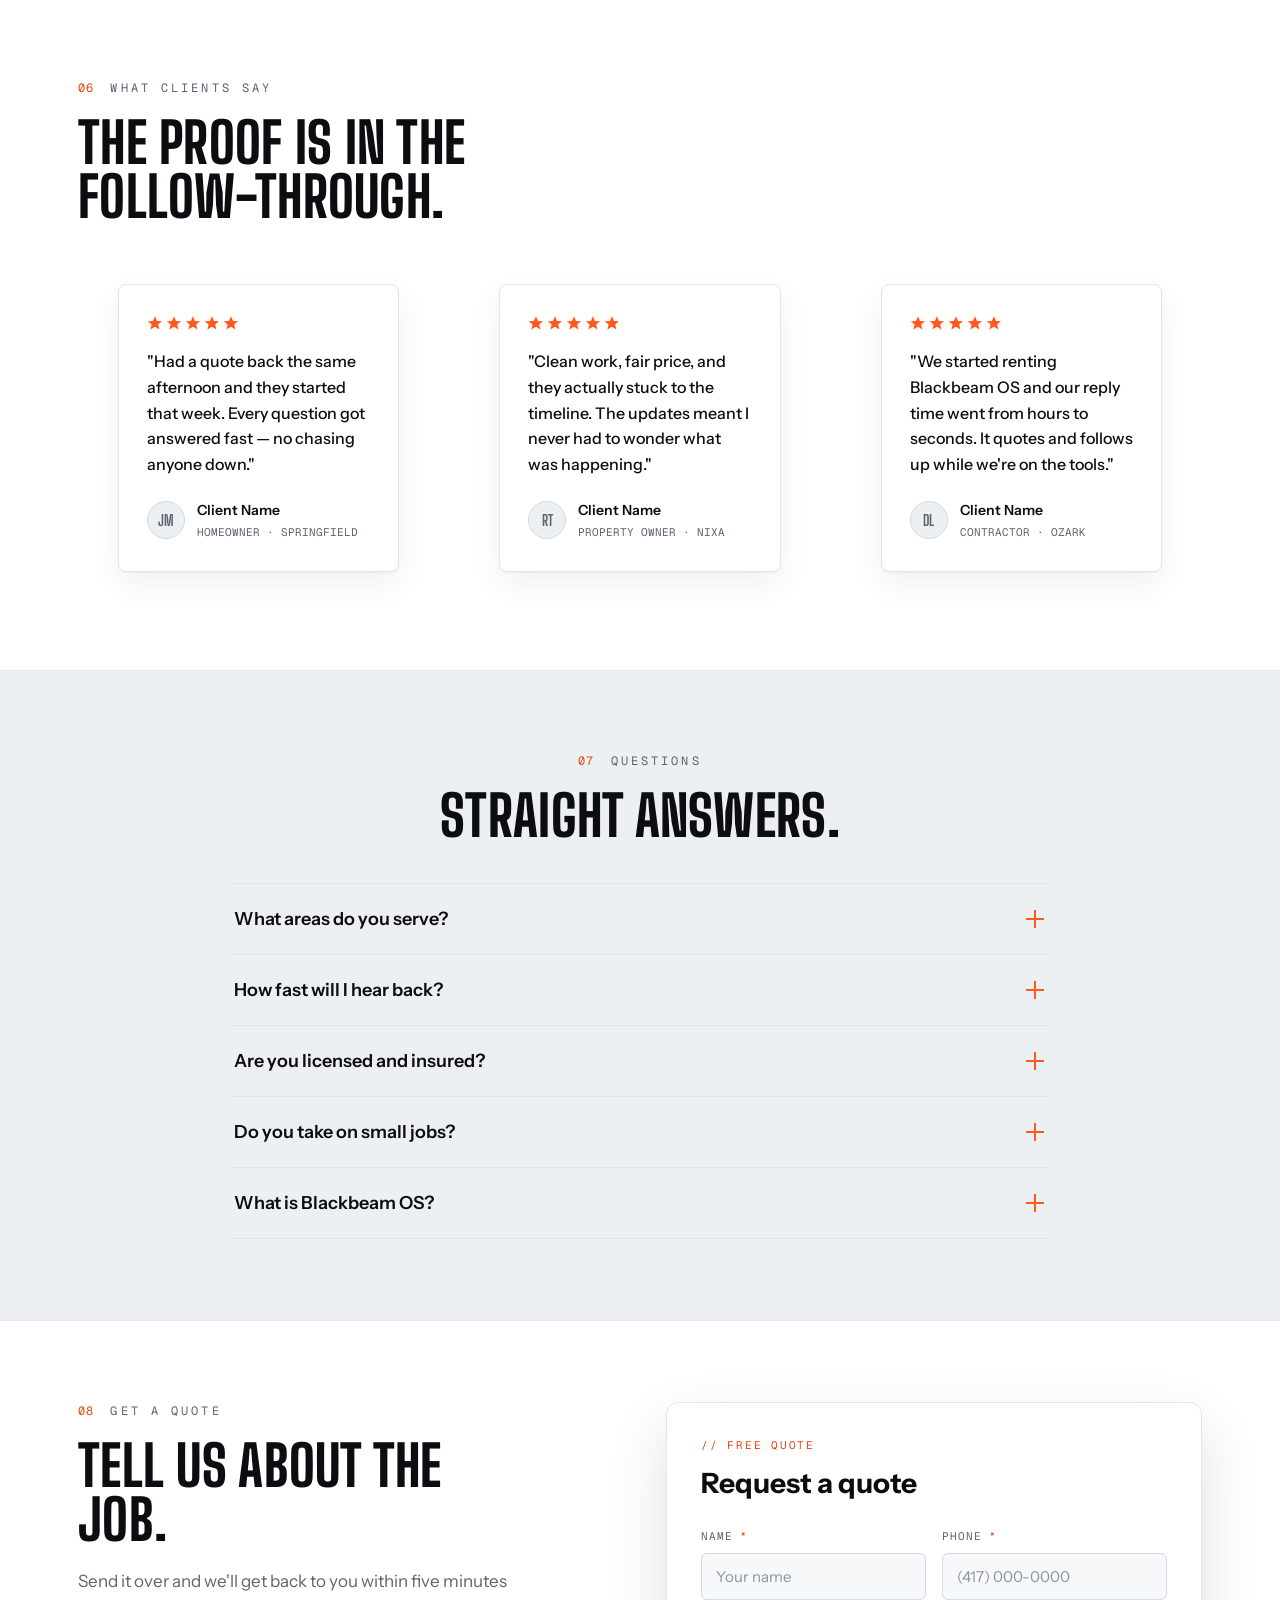
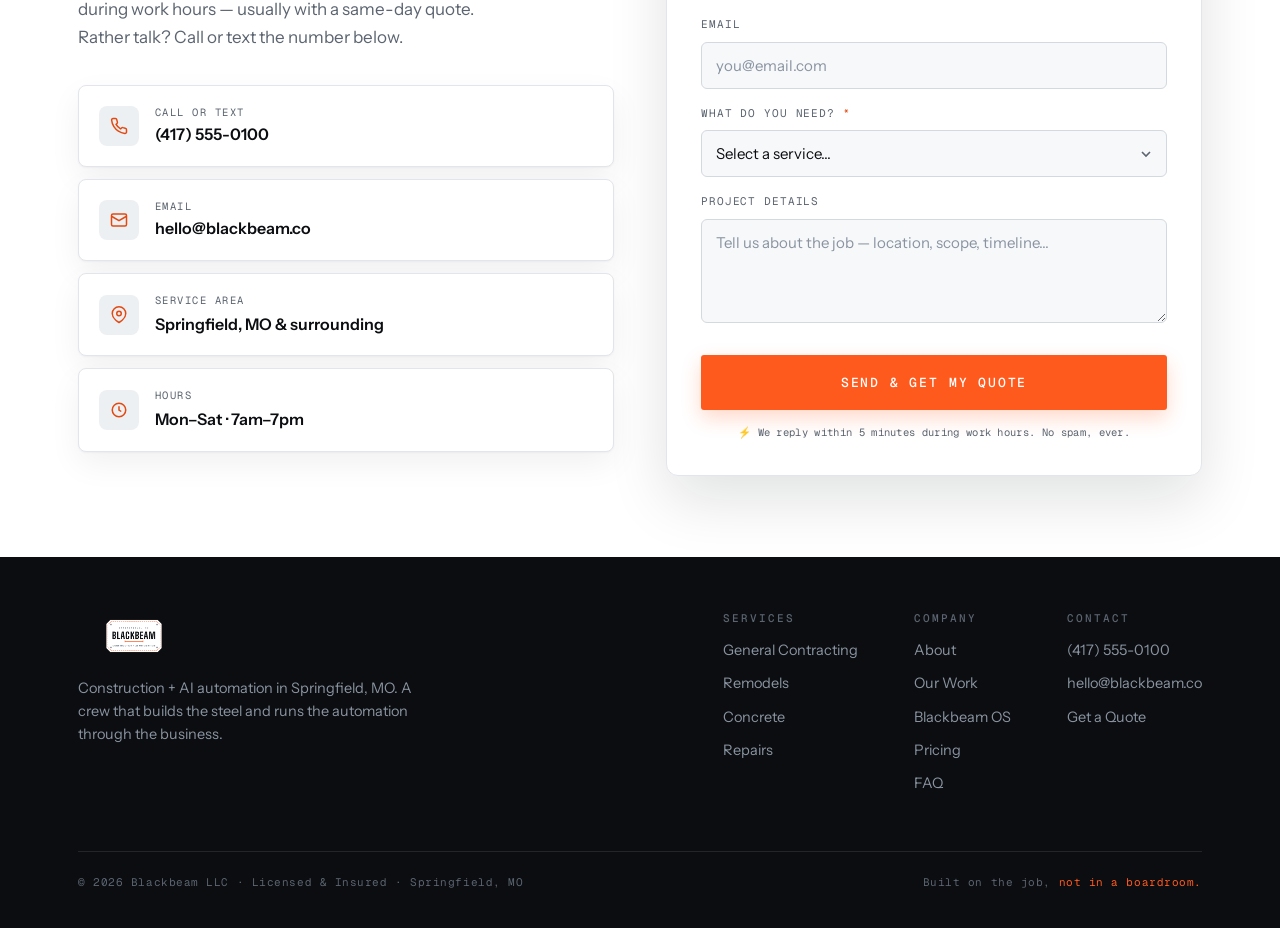
==== commit a884ec77: "Add Blackbeam OS pricing page (Stripe-ready) - New pricing.html: Starter/Crew/Pro plans, monthly/ann" ====
--- a/index.html
+++ b/index.html
@@ -36,7 +36,7 @@
 <link rel="preconnect" href="https://fonts.googleapis.com">
 <link rel="preconnect" href="https://fonts.gstatic.com" crossorigin>
 <link href="https://fonts.googleapis.com/css2?family=Big+Shoulders+Display:wght@500;600;700;800;900&family=Instrument+Sans:ital,wght@0,400;0,500;0,600;1,400&family=Geist+Mono:wght@400;500;600&display=swap" rel="stylesheet">
-<link rel="stylesheet" href="styles.css?v=3">
+<link rel="stylesheet" href="styles.css?v=4">
 
 <!-- ============ STRUCTURED DATA ============ -->
 <script type="application/ld+json">
@@ -114,6 +114,7 @@
       <a href="#process">How It Works</a>
       <a href="#work">Work</a>
       <a href="#os">Blackbeam OS</a>
+      <a href="pricing.html">Pricing</a>
       <a href="about.html">About</a>
     </div>
     <div class="nav-cta">
@@ -127,6 +128,7 @@
   <a href="#process">How It Works</a>
   <a href="#work">Work</a>
   <a href="#os">Blackbeam OS</a>
+      <a href="pricing.html">Pricing</a>
   <a href="about.html">About</a>
   <a href="#contact" class="btn btn-primary">Get a Quote</a>
 </div>
@@ -410,12 +412,19 @@
       <div class="form-card reveal">
         <div class="fh">// Free Quote</div>
         <div class="ft">Request a quote</div>
-        <!-- MAKE THIS FORM DELIVER TO YOU (no backend needed):
-             1. Create a free form at https://formspree.io (or Netlify Forms / Basin)
-             2. Put your endpoint in action="" below, e.g. action="https://formspree.io/f/xxxxxxx"
-             Until an action is set, submitting shows the success message but does NOT email you. -->
-        <form id="quoteForm" action="" method="POST">
+        <!-- ============================================================
+             MAKE THIS FORM EMAIL YOU (no backend / server needed):
+             1. Go to https://formspree.io → sign up (free: 50 leads/mo) →
+                "New form" → copy your endpoint (looks like f/abcdwxyz).
+             2. Replace YOUR_FORM_ID in the action="" below with it.
+             That's it — leads land in your inbox and the success message shows.
+             (Zero-signup alt: set action="https://formsubmit.co/you@email.com")
+             Until you set a real endpoint, it just shows the demo success. -->
+        <form id="quoteForm" action="https://formspree.io/f/YOUR_FORM_ID" method="POST">
           <div class="form-body">
+            <!-- honeypot: hidden from people, catches bots -->
+            <input type="text" name="_gotcha" tabindex="-1" autocomplete="off" aria-hidden="true" style="position:absolute;left:-9999px;width:1px;height:1px;opacity:0">
+            <input type="hidden" name="_subject" value="New Blackbeam quote request">
             <div class="field-row">
               <div class="field"><label>Name <span class="req">*</span></label><input type="text" name="name" placeholder="Your name" required></div>
               <div class="field"><label>Phone <span class="req">*</span></label><input type="tel" name="phone" placeholder="(417) 000-0000" required></div>
@@ -463,7 +472,8 @@
       </div>
       <div class="foot-cols">
         <div class="foot-col"><h4>Services</h4><a href="#services">General Contracting</a><a href="#services">Remodels</a><a href="#services">Concrete</a><a href="#services">Repairs</a></div>
-        <div class="foot-col"><h4>Company</h4><a href="about.html">About</a><a href="#work">Our Work</a><a href="#os">Blackbeam OS</a><a href="#faq">FAQ</a></div>
+        <div class="foot-col"><h4>Company</h4><a href="about.html">About</a><a href="#work">Our Work</a><a href="#os">Blackbeam OS</a>
+      <a href="pricing.html">Pricing</a><a href="#faq">FAQ</a></div>
         <div class="foot-col"><h4>Contact</h4><a href="tel:+14175550100">(417) 555-0100</a><a href="mailto:hello@blackbeam.co">hello@blackbeam.co</a><a href="#contact">Get a Quote</a></div>
       </div>
     </div>
--- a/styles.css
+++ b/styles.css
@@ -413,3 +413,50 @@
   *{animation:none!important;scroll-behavior:auto!important;transition:none!important}
   .reveal{opacity:1;transform:none}
 }
+
+/* ============================================================ PRICING PAGE */
+.price-hero{text-align:center;padding-top:64px}
+.price-hero h1{font-size:clamp(34px,6vw,64px);max-width:16ch;margin:14px auto 0}
+.plan-toggle{display:inline-flex;gap:4px;margin-top:30px;padding:5px;border:1px solid var(--line);border-radius:12px;background:var(--fog-2)}
+.pt-opt{padding:9px 18px;border-radius:8px;font-weight:600;font-size:14px;color:var(--steel);display:flex;align-items:center;gap:8px;transition:.18s}
+.pt-opt.active{background:var(--paper);color:var(--ink);box-shadow:var(--shadow)}
+.pt-opt .save{font-family:'Geist Mono',monospace;font-size:10.5px;font-weight:600;text-transform:uppercase;letter-spacing:.03em;color:var(--hivis-ink);background:rgba(255,90,30,.12);padding:2px 7px;border-radius:20px}
+
+.price-plans{padding-top:28px}
+.plans{display:grid;grid-template-columns:repeat(3,1fr);gap:20px;align-items:stretch}
+.plan{position:relative;display:flex;flex-direction:column;border:1px solid var(--line);border-radius:14px;background:var(--paper);padding:30px 26px;box-shadow:var(--shadow)}
+.plan.pop{border-color:var(--ink);box-shadow:var(--shadow-lg);transform:translateY(-8px)}
+.plan-flag{position:absolute;top:-13px;left:50%;transform:translateX(-50%);background:var(--hivis);color:#fff;font-family:'Geist Mono',monospace;font-size:11px;font-weight:600;letter-spacing:.06em;text-transform:uppercase;padding:5px 13px;border-radius:20px;white-space:nowrap;box-shadow:0 6px 16px rgba(255,90,30,.3)}
+.plan-name{font-size:24px;letter-spacing:.02em}
+.plan-tag{color:var(--steel);font-size:13.5px;line-height:1.5;margin-top:8px;min-height:40px}
+.plan-price{display:flex;align-items:baseline;gap:2px;margin-top:22px}
+.plan-price .cur{font-family:'Big Shoulders Display',sans-serif;font-weight:700;font-size:26px;color:var(--ink)}
+.plan-price .amt{font-family:'Big Shoulders Display',sans-serif;font-weight:800;font-size:56px;color:var(--ink);line-height:1;letter-spacing:.01em}
+.plan-price .per{color:var(--steel);font-size:16px;font-weight:600;margin-left:2px}
+.plan-billed{font-family:'Geist Mono',monospace;font-size:11.5px;color:var(--steel-2);margin-top:6px;text-transform:uppercase;letter-spacing:.04em}
+.plan-cta{margin-top:22px}
+.plan-feats{list-style:none;padding:0;margin:24px 0 0;display:flex;flex-direction:column;gap:11px}
+.plan-feats li{position:relative;padding-left:26px;font-size:14px;color:var(--body);line-height:1.45}
+.plan-feats li b{color:var(--ink)}
+.plan-feats li::before{content:"";position:absolute;left:0;top:3px;width:16px;height:16px;border-radius:50%;background:rgba(255,90,30,.14);background-image:url("data:image/svg+xml,%3Csvg xmlns='http://www.w3.org/2000/svg' viewBox='0 0 24 24' fill='none' stroke='%23E24A12' stroke-width='3.2' stroke-linecap='round' stroke-linejoin='round'%3E%3Cpath d='M20 6 9 17l-5-5'/%3E%3C/svg%3E");background-size:11px;background-repeat:no-repeat;background-position:center}
+.plan-fine{text-align:center;color:var(--steel);font-size:14px;margin-top:34px}
+
+.price-why .why-grid{display:grid;grid-template-columns:repeat(4,1fr);gap:22px;margin-top:40px}
+.why{text-align:center}
+.why-n{font-family:'Big Shoulders Display',sans-serif;font-weight:800;font-size:30px;color:var(--hivis-ink);line-height:1}
+.why-t{color:var(--steel);font-size:13.5px;line-height:1.5;margin-top:10px}
+
+.price-faq .faq-list{max-width:760px}
+.price-cta{background:var(--ink);color:var(--fog)}
+.price-cta h2{color:#fff}
+.price-cta .lead{color:var(--steel-2)}
+
+@media (max-width:860px){
+  .plans{grid-template-columns:1fr;max-width:440px;margin:0 auto}
+  .plan.pop{transform:none}
+  .price-why .why-grid{grid-template-columns:1fr 1fr;gap:28px 20px}
+}
+@media (max-width:520px){
+  .price-why .why-grid{grid-template-columns:1fr}
+  .plan-tag{min-height:0}
+}
